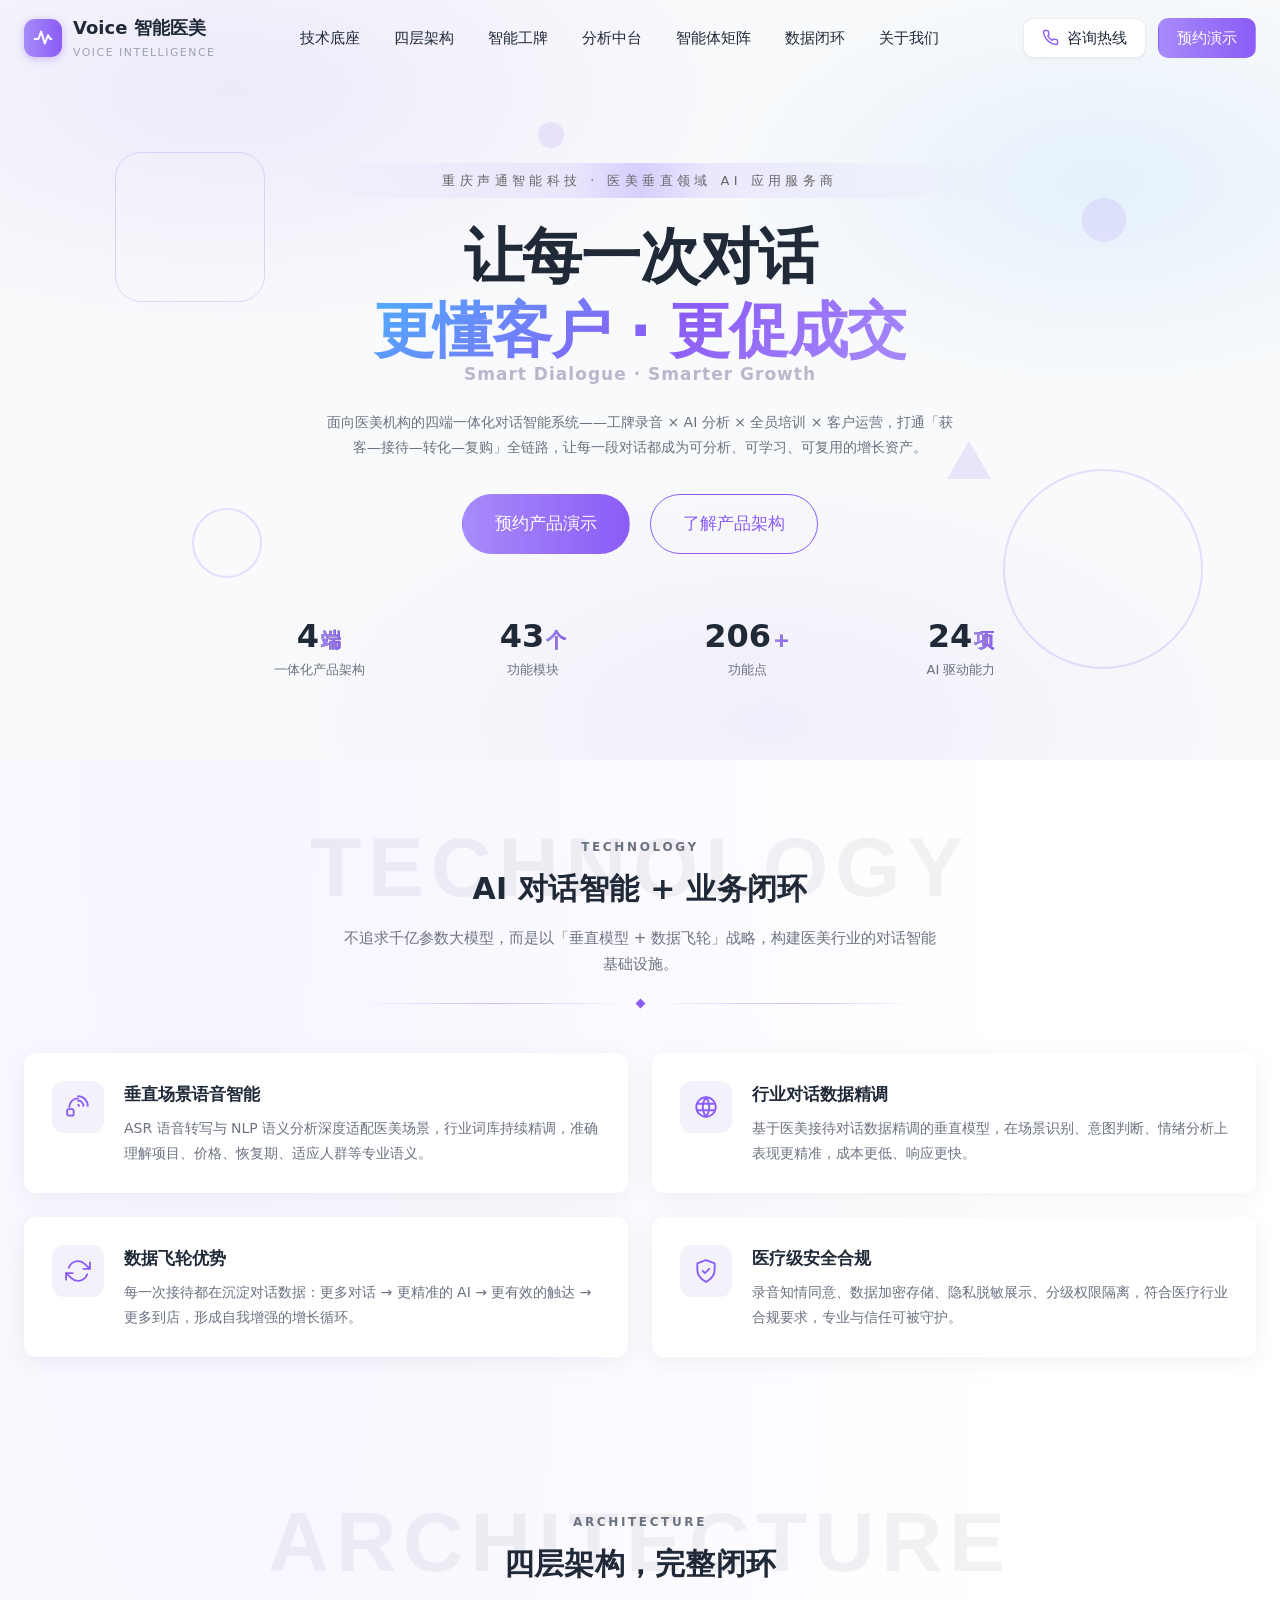
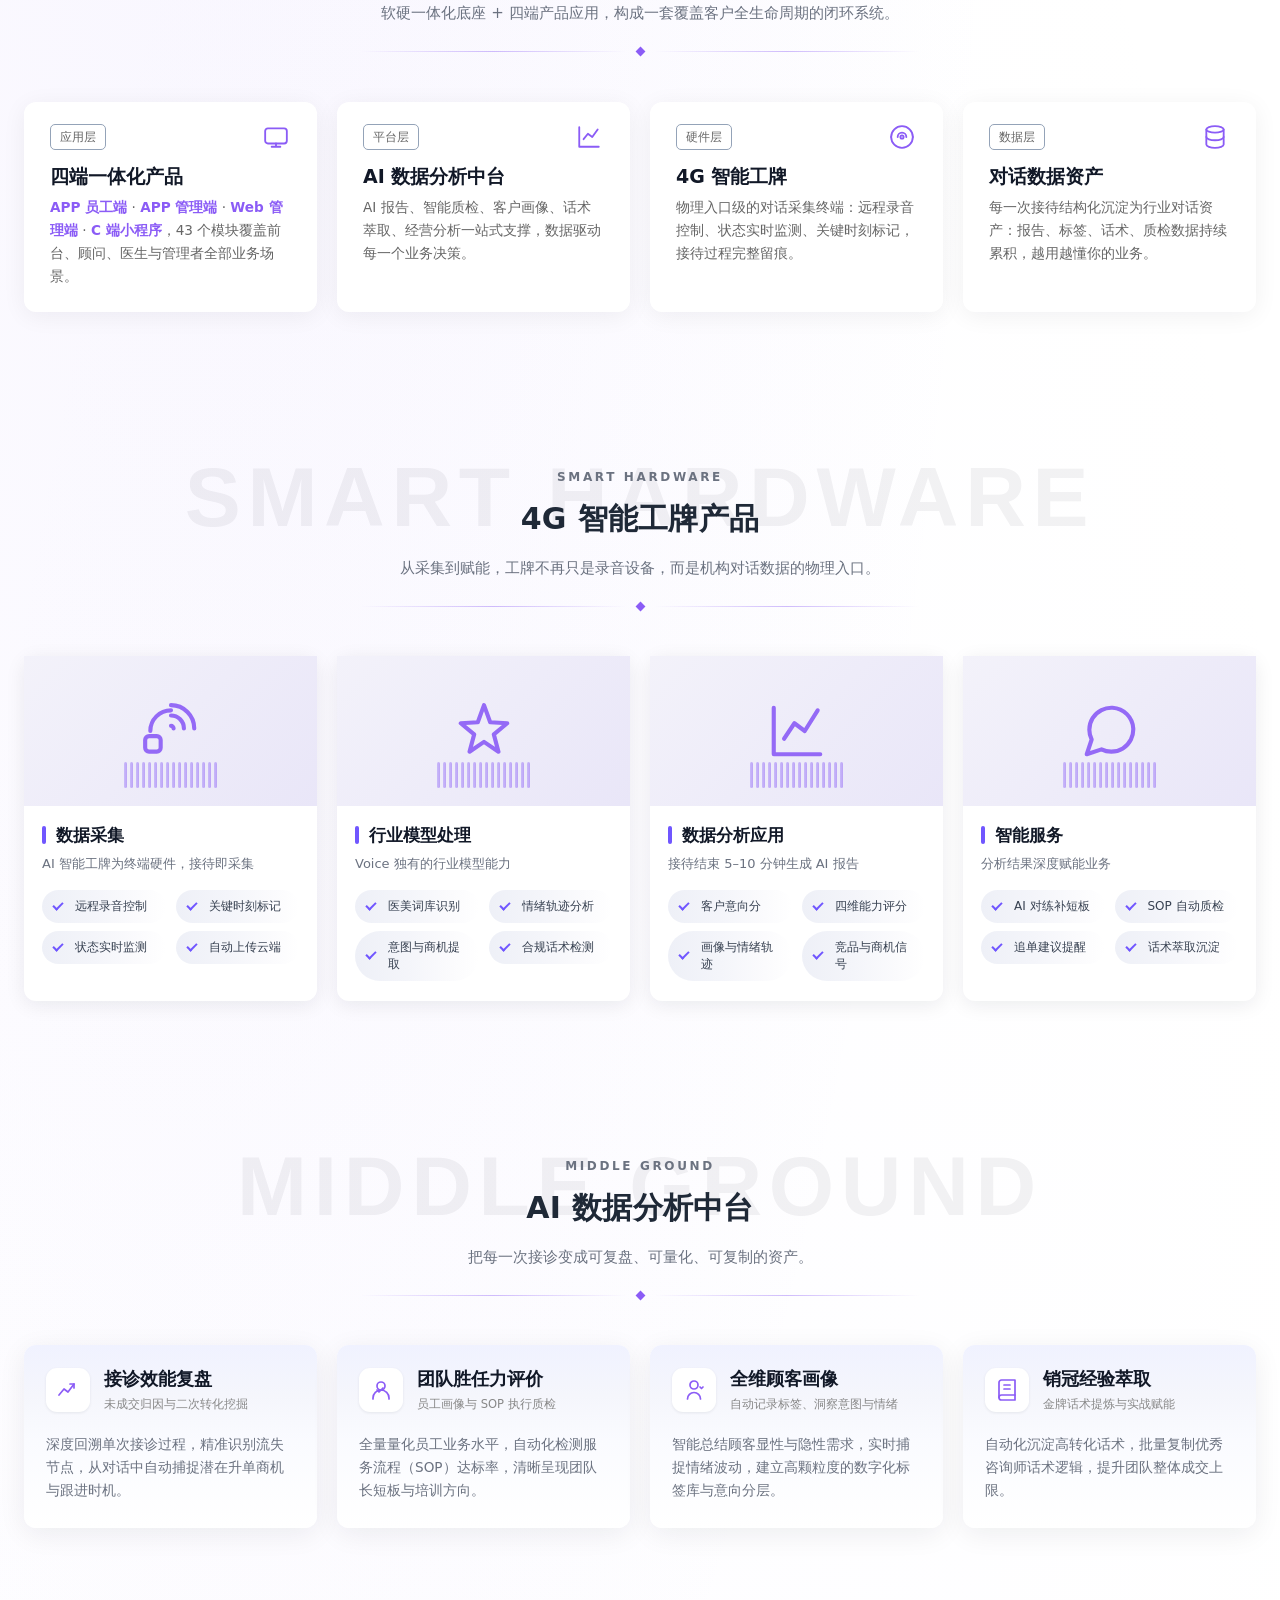
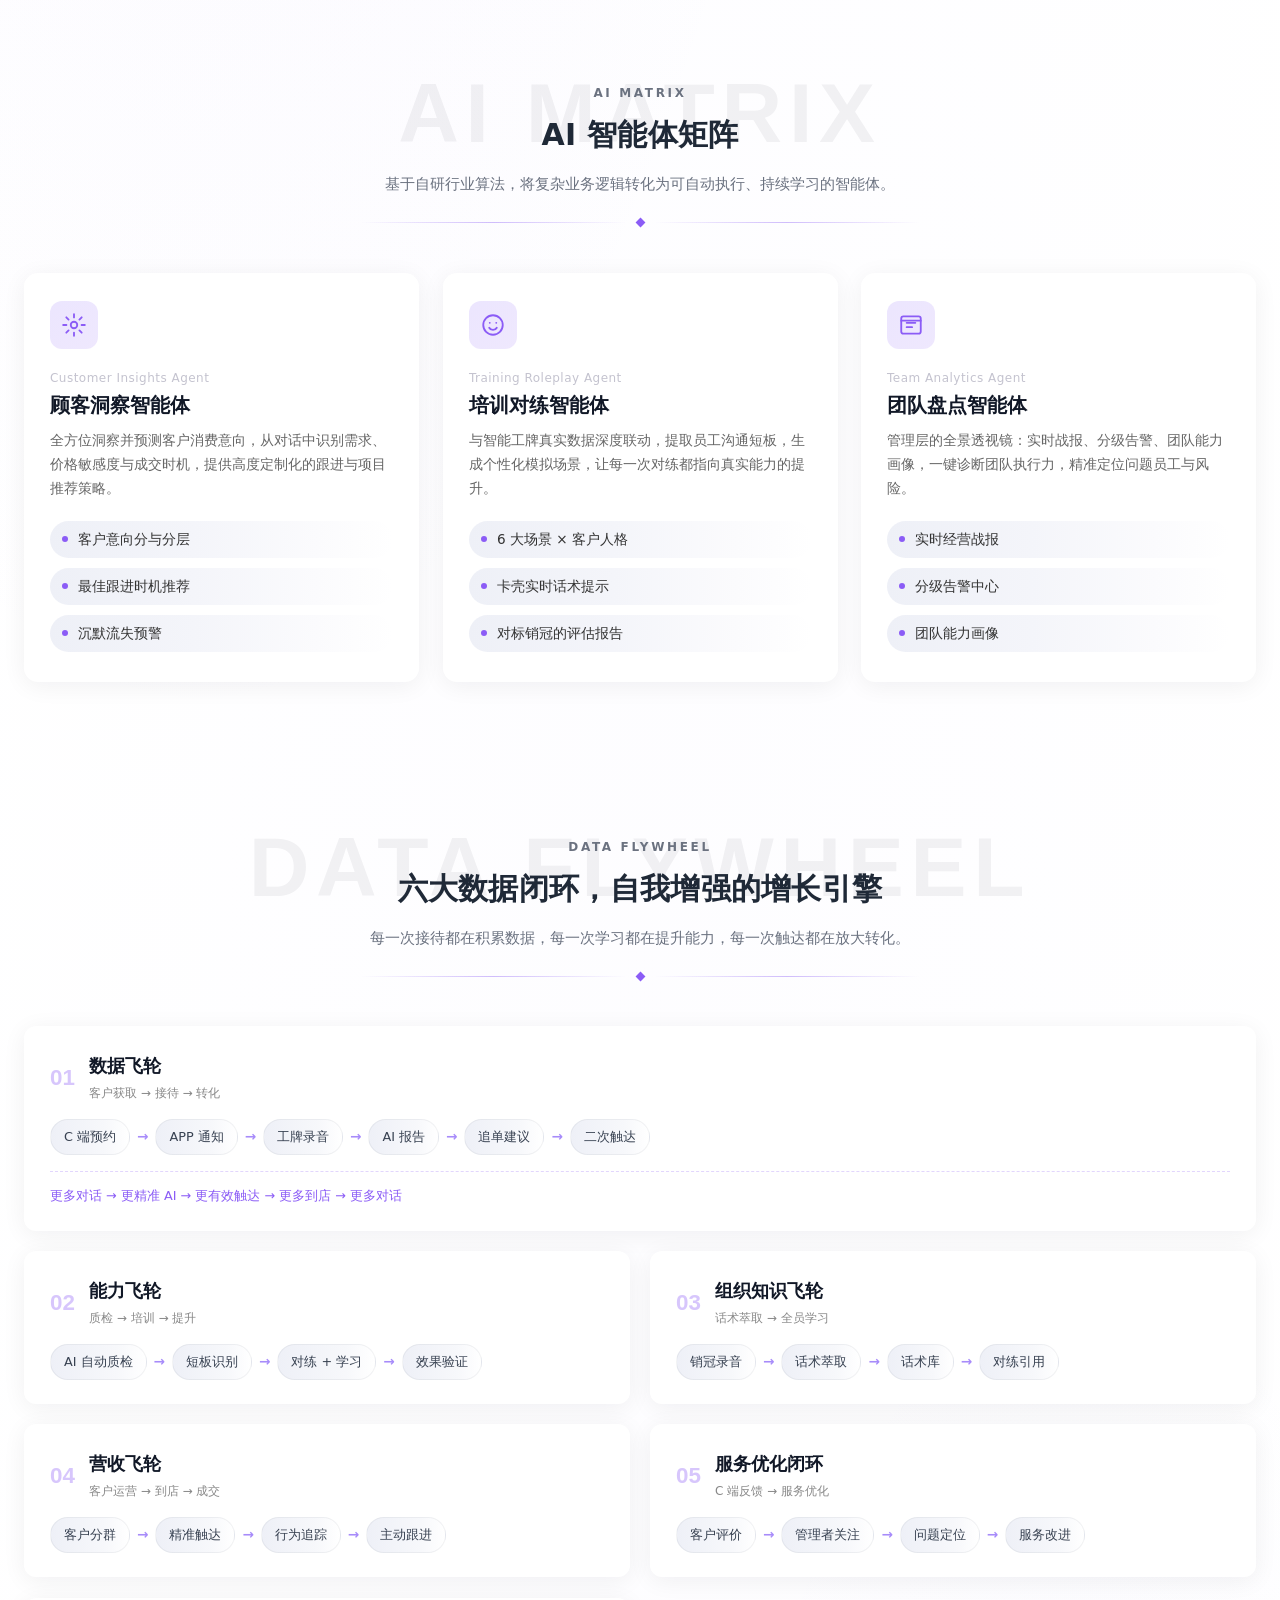
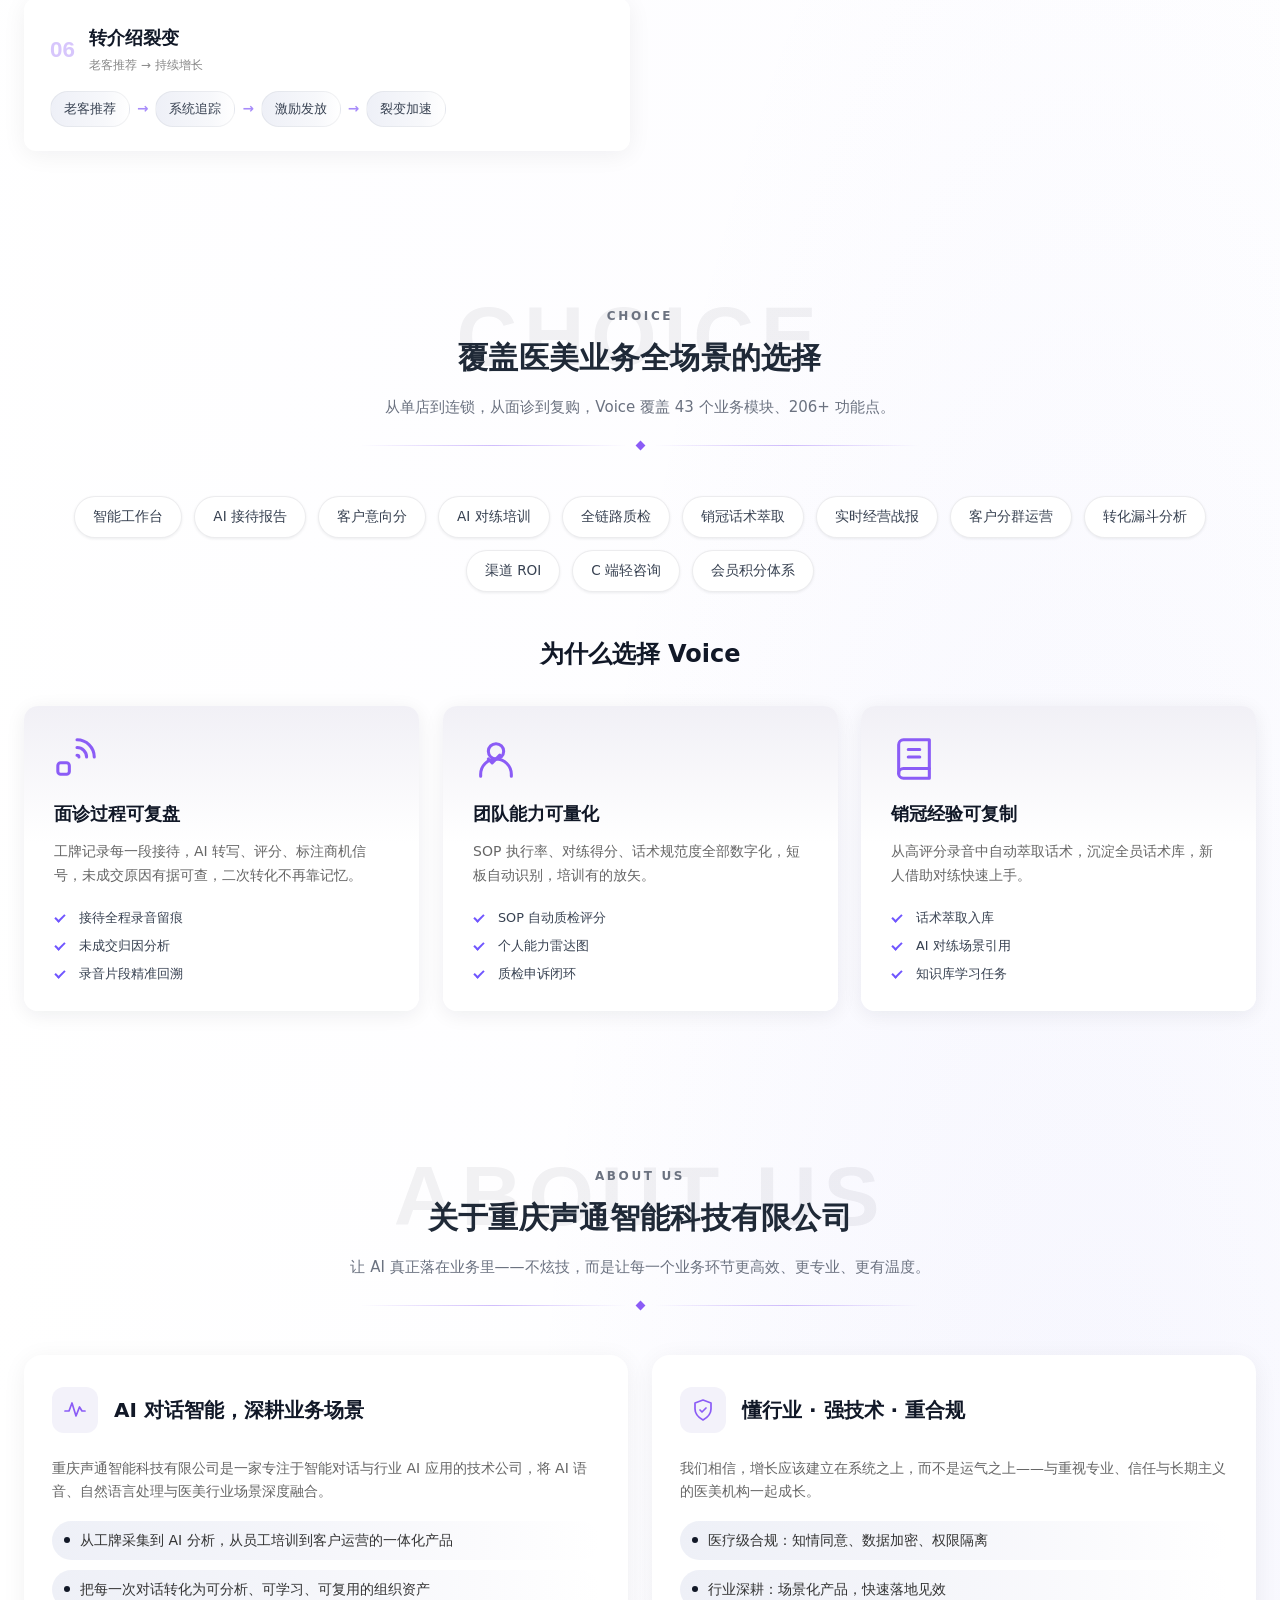
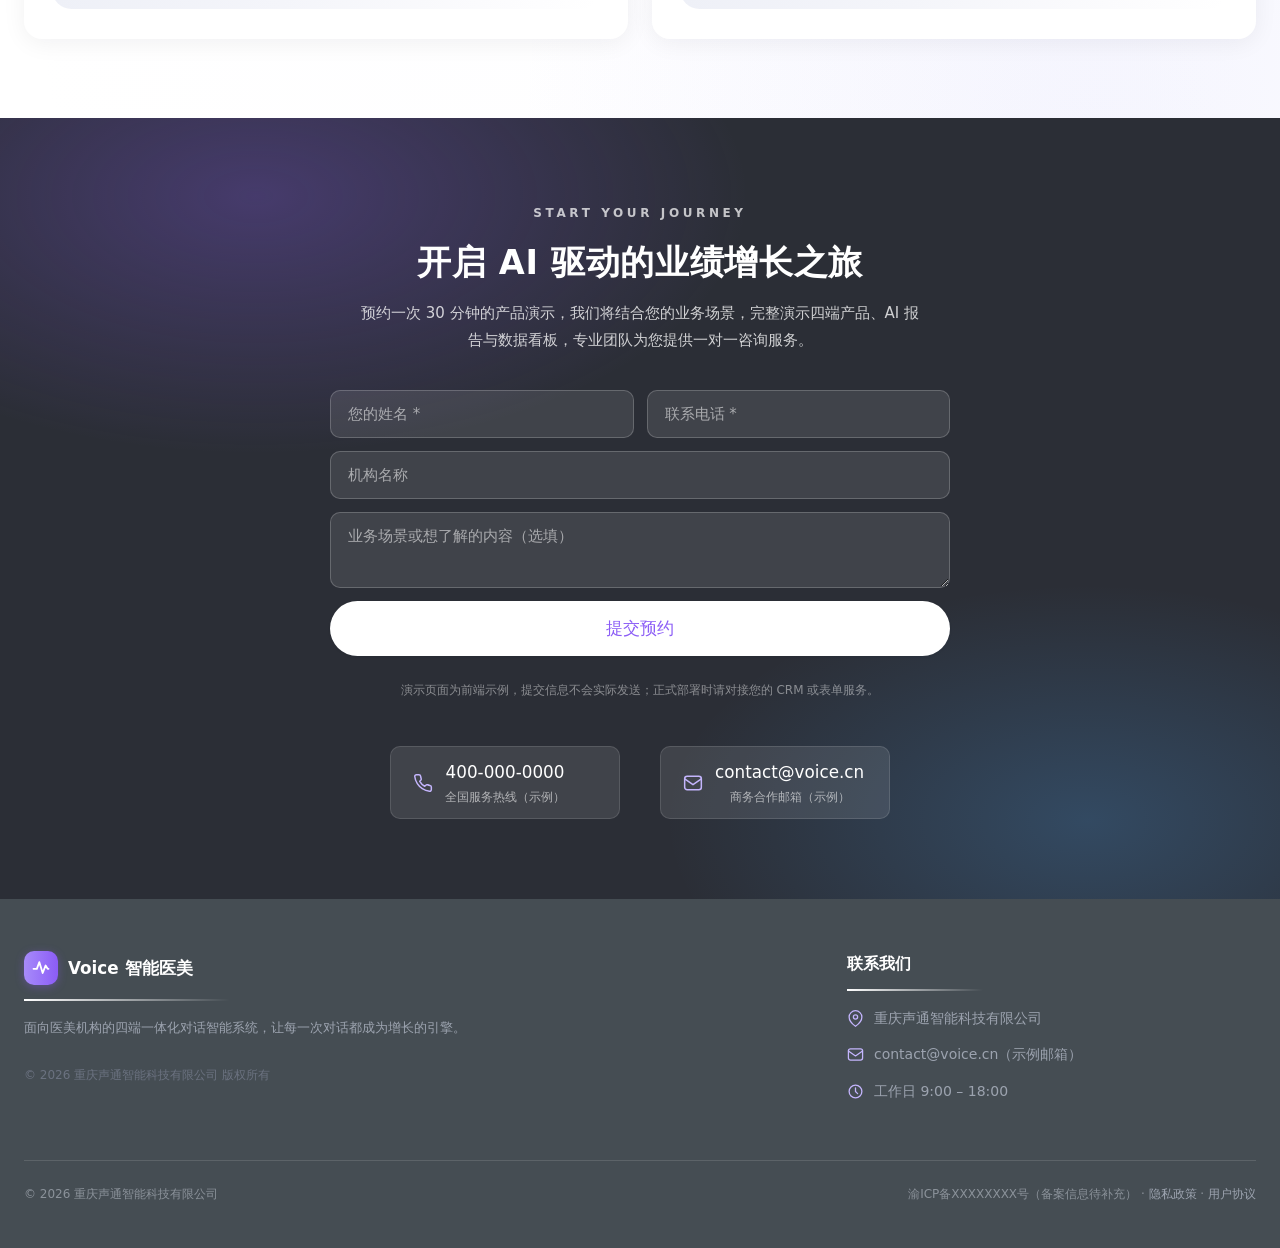
==== index.html @ 9ecd41ee "Voice 智能医美官网 v1：拆分为 HTML/CSS/JS 三文件结构" ====
<!DOCTYPE html>
<html lang="zh-CN">
<head>
<meta charset="UTF-8">
<meta name="viewport" content="width=device-width, initial-scale=1.0">
<title>Voice 智能医美 · 四端一体化解决方案｜重庆声通智能科技有限公司</title>
<meta name="description" content="Voice 智能医美：面向医美机构的四端一体化对话智能系统。工牌录音 × AI 分析 × 全员培训 × 客户运营，打通获客、接待、转化、复购全链路。">
<link rel="icon" href="data:image/svg+xml,%3Csvg xmlns='http://www.w3.org/2000/svg' viewBox='0 0 64 64'%3E%3Cdefs%3E%3ClinearGradient id='g' x1='0' y1='0' x2='64' y2='64'%3E%3Cstop offset='0' stop-color='%23A78BFA'/%3E%3Cstop offset='1' stop-color='%238B5CF6'/%3E%3C/linearGradient%3E%3C/defs%3E%3Crect width='64' height='64' rx='16' fill='url(%23g)'/%3E%3Cpath d='M12 36h8l5-12 8 22 7-16 5 6h7' fill='none' stroke='%23fff' stroke-width='4.5' stroke-linecap='round' stroke-linejoin='round'/%3E%3C/svg%3E">
<link rel="stylesheet" href="./assets/voice.css">
</head>
<body>

<!-- ============ HEADER ============ -->
<header class="site-header" id="siteHeader">
  <div class="container header-inner">
    <a class="logo" href="#top">
      <span class="logo-mark">
        <svg viewBox="0 0 24 24" fill="none" stroke="#fff" stroke-width="2.2" stroke-linecap="round" stroke-linejoin="round"><path d="M3 13h4l3-8 4 13 3.5-9 2.5 4H21"/></svg>
      </span>
      <span>Voice 智能医美<small>VOICE INTELLIGENCE</small></span>
    </a>
    <nav class="nav">
      <a class="nav__link" href="#technology">技术底座</a>
      <a class="nav__link" href="#architecture">四层架构</a>
      <a class="nav__link" href="#hardware">智能工牌</a>
      <a class="nav__link" href="#platform">分析中台</a>
      <a class="nav__link" href="#matrix">智能体矩阵</a>
      <a class="nav__link" href="#flywheel">数据闭环</a>
      <a class="nav__link" href="#about">关于我们</a>
    </nav>
    <div class="header-actions">
      <a class="btn-header btn-header--phone" href="#contact">
        <svg width="17" height="17" viewBox="0 0 24 24" fill="none" stroke="#8b5cf6" stroke-width="2" stroke-linecap="round" stroke-linejoin="round"><path d="M22 16.92v3a2 2 0 0 1-2.18 2 19.79 19.79 0 0 1-8.63-3.07 19.5 19.5 0 0 1-6-6 19.79 19.79 0 0 1-3.07-8.67A2 2 0 0 1 4.11 2h3a2 2 0 0 1 2 1.72c.127.96.361 1.903.7 2.81a2 2 0 0 1-.45 2.11L8.09 9.91a16 16 0 0 0 6 6l1.27-1.27a2 2 0 0 1 2.11-.45c.907.339 1.85.573 2.81.7A2 2 0 0 1 22 16.92z"/></svg>
        咨询热线
      </a>
      <a class="btn-header btn-header--demo" href="#contact">预约演示</a>
      <button class="nav-toggle" id="navToggle" aria-label="菜单">
        <span class="nav-toggle__bars"><span class="nav-toggle__bar"></span><span class="nav-toggle__bar"></span><span class="nav-toggle__bar"></span></span>
      </button>
    </div>
  </div>
  <div class="nav-panel" id="navPanel">
    <a href="#technology">技术底座</a>
    <a href="#architecture">四层架构</a>
    <a href="#hardware">智能工牌</a>
    <a href="#platform">分析中台</a>
    <a href="#matrix">智能体矩阵</a>
    <a href="#flywheel">数据闭环</a>
    <a href="#about">关于我们</a>
    <a class="btn btn-primary" href="#contact">预约演示</a>
  </div>
</header>

<!-- ============ HERO ============ -->
<section class="hero" id="top">
  <div class="hero-bg">
    <div class="hero-geo">
      <span class="shape shape--1"></span>
      <span class="shape shape--ring shape--2"></span>
      <span class="shape shape--dot shape--3"></span>
      <span class="shape shape--ring shape--4"></span>
      <span class="shape shape--dot shape--5"></span>
      <span class="shape shape--tri shape--6"></span>
    </div>
  </div>
  <div class="container">
    <div class="hero-content">
      <div class="hero-kicker">重庆声通智能科技 · 医美垂直领域 AI 应用服务商</div>
      <h1 class="hero-title">让每一次对话<br><span class="g">更懂客户 · 更促成交</span></h1>
      <p class="hero-title-en">Smart Dialogue · Smarter Growth</p>
      <p class="hero-sub">面向医美机构的四端一体化对话智能系统——工牌录音 × AI 分析 × 全员培训 × 客户运营，打通「获客—接待—转化—复购」全链路，让每一段对话都成为可分析、可学习、可复用的增长资产。</p>
      <div class="hero-actions">
        <a class="btn btn-primary btn-lg" href="#contact">预约产品演示</a>
        <a class="btn btn-outline btn-lg" href="#architecture">了解产品架构</a>
      </div>
      <div class="hero-stats">
        <div class="hero-stat">
          <p class="hero-stat__num"><span class="counter" data-count="4">0</span><span class="u">端</span></p>
          <p class="hero-stat__label">一体化产品架构</p>
        </div>
        <div class="hero-stat">
          <p class="hero-stat__num"><span class="counter" data-count="43">0</span><span class="u">个</span></p>
          <p class="hero-stat__label">功能模块</p>
        </div>
        <div class="hero-stat">
          <p class="hero-stat__num"><span class="counter" data-count="206">0</span><span class="u">+</span></p>
          <p class="hero-stat__label">功能点</p>
        </div>
        <div class="hero-stat">
          <p class="hero-stat__num"><span class="counter" data-count="24">0</span><span class="u">项</span></p>
          <p class="hero-stat__label">AI 驱动能力</p>
        </div>
      </div>
    </div>
  </div>
</section>

<!-- ============ TECHNOLOGY ============ -->
<section class="section section-scroll-reveal" id="technology">
  <div class="container">
    <div class="section-head sr-head">
      <p class="ghost-text">TECHNOLOGY</p>
      <p class="section-kicker">TECHNOLOGY</p>
      <h2 class="section-title">AI 对话智能 + 业务闭环</h2>
      <p class="section-desc">不追求千亿参数大模型，而是以「垂直模型 + 数据飞轮」战略，构建医美行业的对话智能基础设施。</p>
      <div class="section-cutline"><span class="line"></span><span class="diamond"></span><span class="line"></span></div>
    </div>
    <div class="grid-tech">
      <div class="card card-tech sr-item">
        <span class="card-tech__icon"><svg viewBox="0 0 24 24" fill="none" stroke-width="1.7" stroke-linecap="round" stroke-linejoin="round"><path d="M12 2a9 9 0 0 1 9 9"/><path d="M12 6a5 5 0 0 1 5 5"/><path d="M12 10a1 1 0 0 1 1 1"/><rect x="2" y="14" width="6" height="6" rx="1.5"/><path d="M4 12a8 8 0 0 1 8-8"/></svg></span>
        <div>
          <h3 class="card-tech__title">垂直场景语音智能</h3>
          <p class="card-tech__text">ASR 语音转写与 NLP 语义分析深度适配医美场景，行业词库持续精调，准确理解项目、价格、恢复期、适应人群等专业语义。</p>
        </div>
      </div>
      <div class="card card-tech sr-item" style="--d:.1s">
        <span class="card-tech__icon"><svg viewBox="0 0 24 24" fill="none" stroke-width="1.7" stroke-linecap="round" stroke-linejoin="round"><circle cx="12" cy="12" r="9"/><path d="M3.6 9h16.8M3.6 15h16.8M12 3a15 15 0 0 1 0 18M12 3a15 15 0 0 0 0 18"/></svg></span>
        <div>
          <h3 class="card-tech__title">行业对话数据精调</h3>
          <p class="card-tech__text">基于医美接待对话数据精调的垂直模型，在场景识别、意图判断、情绪分析上表现更精准，成本更低、响应更快。</p>
        </div>
      </div>
      <div class="card card-tech sr-item">
        <span class="card-tech__icon"><svg viewBox="0 0 24 24" fill="none" stroke-width="1.7" stroke-linecap="round" stroke-linejoin="round"><path d="M23 4v6h-6M1 20v-6h6"/><path d="M3.5 9a9 9 0 0 1 14.9-3.4L23 10M1 14l4.6 4.4A9 9 0 0 0 20.5 15"/></svg></span>
        <div>
          <h3 class="card-tech__title">数据飞轮优势</h3>
          <p class="card-tech__text">每一次接待都在沉淀对话数据：更多对话 → 更精准的 AI → 更有效的触达 → 更多到店，形成自我增强的增长循环。</p>
        </div>
      </div>
      <div class="card card-tech sr-item" style="--d:.1s">
        <span class="card-tech__icon"><svg viewBox="0 0 24 24" fill="none" stroke-width="1.7" stroke-linecap="round" stroke-linejoin="round"><path d="M12 2l8 3v6c0 5-3.5 8.5-8 11-4.5-2.5-8-6-8-11V5l8-3z"/><path d="M9 12l2 2 4-4"/></svg></span>
        <div>
          <h3 class="card-tech__title">医疗级安全合规</h3>
          <p class="card-tech__text">录音知情同意、数据加密存储、隐私脱敏展示、分级权限隔离，符合医疗行业合规要求，专业与信任可被守护。</p>
        </div>
      </div>
    </div>
  </div>
</section>

<!-- ============ ARCHITECTURE ============ -->
<section class="section section-scroll-reveal" id="architecture">
  <div class="container">
    <div class="section-head sr-head">
      <p class="ghost-text">ARCHITECTURE</p>
      <p class="section-kicker">ARCHITECTURE</p>
      <h2 class="section-title">四层架构，完整闭环</h2>
      <p class="section-desc">软硬一体化底座 + 四端产品应用，构成一套覆盖客户全生命周期的闭环系统。</p>
      <div class="section-cutline"><span class="line"></span><span class="diamond"></span><span class="line"></span></div>
    </div>
    <div class="arch-cards">
      <div class="arch-card sr-item">
        <div class="arch-card__head">
          <span class="arch-card__tag">应用层</span>
          <span class="arch-card__icon"><svg viewBox="0 0 24 24" fill="none" stroke-width="1.7" stroke-linecap="round" stroke-linejoin="round"><rect x="2" y="4" width="20" height="14" rx="2.5"/><path d="M8 21h8M12 18v3"/></svg></span>
        </div>
        <h3 class="arch-card__title">四端一体化产品</h3>
        <p class="arch-card__desc"><b>APP 员工端</b> · <b>APP 管理端</b> · <b>Web 管理端</b> · <b>C 端小程序</b>，43 个模块覆盖前台、顾问、医生与管理者全部业务场景。</p>
      </div>
      <div class="arch-card sr-item" style="--d:.08s">
        <div class="arch-card__head">
          <span class="arch-card__tag">平台层</span>
          <span class="arch-card__icon"><svg viewBox="0 0 24 24" fill="none" stroke-width="1.7" stroke-linecap="round" stroke-linejoin="round"><path d="M3 3v18h18"/><path d="M7 14l4-5 4 3 5-7"/></svg></span>
        </div>
        <h3 class="arch-card__title">AI 数据分析中台</h3>
        <p class="arch-card__desc">AI 报告、智能质检、客户画像、话术萃取、经营分析一站式支撑，数据驱动每一个业务决策。</p>
      </div>
      <div class="arch-card sr-item" style="--d:.16s">
        <div class="arch-card__head">
          <span class="arch-card__tag">硬件层</span>
          <span class="arch-card__icon"><svg viewBox="0 0 24 24" fill="none" stroke-width="1.7" stroke-linecap="round" stroke-linejoin="round"><path d="M2 12a10 10 0 0 1 10-10 10 10 0 0 1 10 10"/><path d="M2 12a10 10 0 0 0 10 10 10 10 0 0 0 10-10"/><path d="M8 12a4 4 0 0 1 8 0"/><circle cx="12" cy="12" r="1.5"/></svg></span>
        </div>
        <h3 class="arch-card__title">4G 智能工牌</h3>
        <p class="arch-card__desc">物理入口级的对话采集终端：远程录音控制、状态实时监测、关键时刻标记，接待过程完整留痕。</p>
      </div>
      <div class="arch-card sr-item" style="--d:.24s">
        <div class="arch-card__head">
          <span class="arch-card__tag">数据层</span>
          <span class="arch-card__icon"><svg viewBox="0 0 24 24" fill="none" stroke-width="1.7" stroke-linecap="round" stroke-linejoin="round"><ellipse cx="12" cy="5" rx="8" ry="3"/><path d="M4 5v14c0 1.66 3.58 3 8 3s8-1.34 8-3V5"/><path d="M4 12c0 1.66 3.58 3 8 3s8-1.34 8-3"/></svg></span>
        </div>
        <h3 class="arch-card__title">对话数据资产</h3>
        <p class="arch-card__desc">每一次接待结构化沉淀为行业对话资产：报告、标签、话术、质检数据持续累积，越用越懂你的业务。</p>
      </div>
    </div>
  </div>
</section>
<!-- ============ HARDWARE ============ -->
<section class="section section-scroll-reveal" id="hardware">
  <div class="container">
    <div class="section-head sr-head">
      <p class="ghost-text">SMART HARDWARE</p>
      <p class="section-kicker">SMART HARDWARE</p>
      <h2 class="section-title">4G 智能工牌产品</h2>
      <p class="section-desc">从采集到赋能，工牌不再只是录音设备，而是机构对话数据的物理入口。</p>
      <div class="section-cutline"><span class="line"></span><span class="diamond"></span><span class="line"></span></div>
    </div>
    <div class="grid-hw">
      <div class="card-hw sr-item">
        <div class="card-hw__media">
          <span class="hw-ic"><svg viewBox="0 0 24 24" fill="none" stroke-width="1.6" stroke-linecap="round" stroke-linejoin="round"><path d="M12 2a9 9 0 0 1 9 9"/><path d="M12 6a5 5 0 0 1 5 5"/><path d="M12 10a1 1 0 0 1 1 1"/><rect x="2" y="14" width="6" height="6" rx="1.5"/><path d="M4 12a8 8 0 0 1 8-8"/></svg></span>
          <span class="wave"><i></i><i></i><i></i><i></i><i></i><i></i><i></i><i></i><i></i><i></i><i></i><i></i><i></i><i></i><i></i><i></i></span>
        </div>
        <div class="card-hw__body">
          <h3 class="card-hw__title"><span class="card-hw__title-bar"></span>数据采集</h3>
          <p class="card-hw__subtitle">AI 智能工牌为终端硬件，接待即采集</p>
          <div class="card-hw__tag-grid">
            <span class="card-hw__pill"><span class="check"></span>远程录音控制</span>
            <span class="card-hw__pill"><span class="check"></span>关键时刻标记</span>
            <span class="card-hw__pill"><span class="check"></span>状态实时监测</span>
            <span class="card-hw__pill"><span class="check"></span>自动上传云端</span>
          </div>
        </div>
      </div>
      <div class="card-hw sr-item" style="--d:.08s">
        <div class="card-hw__media">
          <span class="hw-ic"><svg viewBox="0 0 24 24" fill="none" stroke-width="1.6" stroke-linecap="round" stroke-linejoin="round"><path d="M12 2l2.4 6.6L21 9l-5.2 4.3L17.6 20 12 16.2 6.4 20l1.8-6.7L3 9l6.6-.4z"/></svg></span>
          <span class="wave"><i></i><i></i><i></i><i></i><i></i><i></i><i></i><i></i><i></i><i></i><i></i><i></i><i></i><i></i><i></i><i></i></span>
        </div>
        <div class="card-hw__body">
          <h3 class="card-hw__title"><span class="card-hw__title-bar"></span>行业模型处理</h3>
      <p class="card-hw__subtitle">Voice 独有的行业模型能力</p>
          <div class="card-hw__tag-grid">
            <span class="card-hw__pill"><span class="check"></span>医美词库识别</span>
            <span class="card-hw__pill"><span class="check"></span>情绪轨迹分析</span>
            <span class="card-hw__pill"><span class="check"></span>意图与商机提取</span>
            <span class="card-hw__pill"><span class="check"></span>合规话术检测</span>
          </div>
        </div>
      </div>
      <div class="card-hw sr-item" style="--d:.16s">
        <div class="card-hw__media">
          <span class="hw-ic"><svg viewBox="0 0 24 24" fill="none" stroke-width="1.6" stroke-linecap="round" stroke-linejoin="round"><path d="M3 3v18h18"/><path d="M7 15l4-6 4 3 5-8"/></svg></span>
          <span class="wave"><i></i><i></i><i></i><i></i><i></i><i></i><i></i><i></i><i></i><i></i><i></i><i></i><i></i><i></i><i></i><i></i></span>
        </div>
        <div class="card-hw__body">
          <h3 class="card-hw__title"><span class="card-hw__title-bar"></span>数据分析应用</h3>
          <p class="card-hw__subtitle">接待结束 5–10 分钟生成 AI 报告</p>
          <div class="card-hw__tag-grid">
            <span class="card-hw__pill"><span class="check"></span>客户意向分</span>
            <span class="card-hw__pill"><span class="check"></span>四维能力评分</span>
            <span class="card-hw__pill"><span class="check"></span>画像与情绪轨迹</span>
            <span class="card-hw__pill"><span class="check"></span>竞品与商机信号</span>
          </div>
        </div>
      </div>
      <div class="card-hw sr-item" style="--d:.24s">
        <div class="card-hw__media">
          <span class="hw-ic"><svg viewBox="0 0 24 24" fill="none" stroke-width="1.6" stroke-linecap="round" stroke-linejoin="round"><path d="M21 11.5a8.38 8.38 0 0 1-.9 3.8 8.5 8.5 0 0 1-7.6 4.7 8.38 8.38 0 0 1-3.8-.9L3 21l1.9-5.7a8.38 8.38 0 0 1-.9-3.8 8.5 8.5 0 0 1 4.7-7.6 8.38 8.38 0 0 1 3.8-.9h.5a8.48 8.48 0 0 1 8 8v.5z"/></svg></span>
          <span class="wave"><i></i><i></i><i></i><i></i><i></i><i></i><i></i><i></i><i></i><i></i><i></i><i></i><i></i><i></i><i></i><i></i></span>
        </div>
        <div class="card-hw__body">
          <h3 class="card-hw__title"><span class="card-hw__title-bar"></span>智能服务</h3>
          <p class="card-hw__subtitle">分析结果深度赋能业务</p>
          <div class="card-hw__tag-grid">
            <span class="card-hw__pill"><span class="check"></span>AI 对练补短板</span>
            <span class="card-hw__pill"><span class="check"></span>SOP 自动质检</span>
            <span class="card-hw__pill"><span class="check"></span>追单建议提醒</span>
            <span class="card-hw__pill"><span class="check"></span>话术萃取沉淀</span>
          </div>
        </div>
      </div>
    </div>
  </div>
</section>

<!-- ============ PLATFORM / MIDDLE ============ -->
<section class="section section-scroll-reveal" id="platform">
  <div class="container">
    <div class="section-head sr-head">
      <p class="ghost-text">MIDDLE GROUND</p>
      <p class="section-kicker">MIDDLE GROUND</p>
      <h2 class="section-title">AI 数据分析中台</h2>
      <p class="section-desc">把每一次接诊变成可复盘、可量化、可复制的资产。</p>
      <div class="section-cutline"><span class="line"></span><span class="diamond"></span><span class="line"></span></div>
    </div>
    <div class="grid-mid">
      <div class="card-mid sr-item">
        <div class="card-mid__head">
          <span class="card-mid__icon"><svg viewBox="0 0 24 24" fill="none" stroke-width="1.7" stroke-linecap="round" stroke-linejoin="round"><path d="M3 17l5-6 4 3 6-8"/><path d="M14 6h4v4"/></svg></span>
          <div class="card-mid__head-text">
            <h3 class="card-mid__title">接诊效能复盘</h3>
            <p class="card-mid__subtitle">未成交归因与二次转化挖掘</p>
          </div>
        </div>
        <p class="card-mid__desc">深度回溯单次接诊过程，精准识别流失节点，从对话中自动捕捉潜在升单商机与跟进时机。</p>
      </div>
      <div class="card-mid sr-item" style="--d:.08s">
        <div class="card-mid__head">
          <span class="card-mid__icon"><svg viewBox="0 0 24 24" fill="none" stroke-width="1.7" stroke-linecap="round" stroke-linejoin="round"><circle cx="12" cy="8" r="4"/><path d="M4 21v-1a8 8 0 0 1 16 0v1"/><path d="M8 12l2 2 4-4"/></svg></span>
          <div class="card-mid__head-text">
            <h3 class="card-mid__title">团队胜任力评价</h3>
            <p class="card-mid__subtitle">员工画像与 SOP 执行质检</p>
          </div>
        </div>
        <p class="card-mid__desc">全量量化员工业务水平，自动化检测服务流程（SOP）达标率，清晰呈现团队长短板与培训方向。</p>
      </div>
      <div class="card-mid sr-item" style="--d:.16s">
        <div class="card-mid__head">
          <span class="card-mid__icon"><svg viewBox="0 0 24 24" fill="none" stroke-width="1.7" stroke-linecap="round" stroke-linejoin="round"><circle cx="12" cy="7" r="4"/><path d="M5.5 21a6.5 6.5 0 0 1 13 0"/><path d="M18 9l1.5 1.5L21 9"/></svg></span>
          <div class="card-mid__head-text">
            <h3 class="card-mid__title">全维顾客画像</h3>
            <p class="card-mid__subtitle">自动记录标签、洞察意图与情绪</p>
          </div>
        </div>
        <p class="card-mid__desc">智能总结顾客显性与隐性需求，实时捕捉情绪波动，建立高颗粒度的数字化标签库与意向分层。</p>
      </div>
      <div class="card-mid sr-item" style="--d:.24s">
        <div class="card-mid__head">
          <span class="card-mid__icon"><svg viewBox="0 0 24 24" fill="none" stroke-width="1.7" stroke-linecap="round" stroke-linejoin="round"><path d="M4 19.5A2.5 2.5 0 0 1 6.5 17H20"/><path d="M6.5 2H20v20H6.5A2.5 2.5 0 0 1 4 19.5v-15A2.5 2.5 0 0 1 6.5 2z"/><path d="M9 7h6M9 11h6"/></svg></span>
          <div class="card-mid__head-text">
            <h3 class="card-mid__title">销冠经验萃取</h3>
            <p class="card-mid__subtitle">金牌话术提炼与实战赋能</p>
          </div>
        </div>
        <p class="card-mid__desc">自动化沉淀高转化话术，批量复制优秀咨询师话术逻辑，提升团队整体成交上限。</p>
      </div>
    </div>
  </div>
</section>

<!-- ============ MATRIX ============ -->
<section class="section section-scroll-reveal" id="matrix">
  <div class="container">
    <div class="section-head sr-head">
      <p class="ghost-text">AI MATRIX</p>
      <p class="section-kicker">AI MATRIX</p>
      <h2 class="section-title">AI 智能体矩阵</h2>
      <p class="section-desc">基于自研行业算法，将复杂业务逻辑转化为可自动执行、持续学习的智能体。</p>
      <div class="section-cutline"><span class="line"></span><span class="diamond"></span><span class="line"></span></div>
    </div>
    <div class="grid-matrix">
      <div class="card-matrix sr-item">
        <span class="card-matrix__icon"><svg viewBox="0 0 24 24" fill="none" stroke-width="1.7" stroke-linecap="round" stroke-linejoin="round"><circle cx="12" cy="12" r="3"/><path d="M12 2v3M12 19v3M2 12h3M19 12h3M4.9 4.9l2.1 2.1M17 17l2.1 2.1M19.1 4.9L17 7M7 17l-2.1 2.1"/></svg></span>
        <p class="card-matrix__en">Customer Insights Agent</p>
        <h3 class="card-matrix__title">顾客洞察智能体</h3>
        <p class="card-matrix__lead">全方位洞察并预测客户消费意向，从对话中识别需求、价格敏感度与成交时机，提供高度定制化的跟进与项目推荐策略。</p>
        <ul class="card-matrix__tags">
          <li class="card-matrix__pill"><span class="card-matrix__bullet"></span>客户意向分与分层</li>
          <li class="card-matrix__pill"><span class="card-matrix__bullet"></span>最佳跟进时机推荐</li>
          <li class="card-matrix__pill"><span class="card-matrix__bullet"></span>沉默流失预警</li>
        </ul>
      </div>
      <div class="card-matrix sr-item" style="--d:.1s">
        <span class="card-matrix__icon"><svg viewBox="0 0 24 24" fill="none" stroke-width="1.7" stroke-linecap="round" stroke-linejoin="round"><circle cx="12" cy="12" r="9"/><path d="M8.5 14.5a4 4 0 0 0 7 0"/><path d="M9 10h.01M15 10h.01"/></svg></span>
        <p class="card-matrix__en">Training Roleplay Agent</p>
        <h3 class="card-matrix__title">培训对练智能体</h3>
        <p class="card-matrix__lead">与智能工牌真实数据深度联动，提取员工沟通短板，生成个性化模拟场景，让每一次对练都指向真实能力的提升。</p>
        <ul class="card-matrix__tags">
          <li class="card-matrix__pill"><span class="card-matrix__bullet"></span>6 大场景 × 客户人格</li>
          <li class="card-matrix__pill"><span class="card-matrix__bullet"></span>卡壳实时话术提示</li>
          <li class="card-matrix__pill"><span class="card-matrix__bullet"></span>对标销冠的评估报告</li>
        </ul>
      </div>
      <div class="card-matrix sr-item" style="--d:.2s">
        <span class="card-matrix__icon"><svg viewBox="0 0 24 24" fill="none" stroke-width="1.7" stroke-linecap="round" stroke-linejoin="round"><rect x="3" y="4" width="18" height="16" rx="2"/><path d="M8 10h8M8 14h5"/><path d="M3 8h18"/></svg></span>
        <p class="card-matrix__en">Team Analytics Agent</p>
        <h3 class="card-matrix__title">团队盘点智能体</h3>
        <p class="card-matrix__lead">管理层的全景透视镜：实时战报、分级告警、团队能力画像，一键诊断团队执行力，精准定位问题员工与风险。</p>
        <ul class="card-matrix__tags">
          <li class="card-matrix__pill"><span class="card-matrix__bullet"></span>实时经营战报</li>
          <li class="card-matrix__pill"><span class="card-matrix__bullet"></span>分级告警中心</li>
          <li class="card-matrix__pill"><span class="card-matrix__bullet"></span>团队能力画像</li>
        </ul>
      </div>
    </div>
  </div>
</section>

<!-- ============ FLYWHEEL ============ -->
<section class="section section-scroll-reveal" id="flywheel">
  <div class="container">
    <div class="section-head sr-head">
      <p class="ghost-text">DATA FLYWHEEL</p>
      <p class="section-kicker">DATA FLYWHEEL</p>
      <h2 class="section-title">六大数据闭环，自我增强的增长引擎</h2>
      <p class="section-desc">每一次接待都在积累数据，每一次学习都在提升能力，每一次触达都在放大转化。</p>
      <div class="section-cutline"><span class="line"></span><span class="diamond"></span><span class="line"></span></div>
    </div>
    <div class="grid-fly">
      <div class="card-fly wide sr-item">
        <div class="card-fly__head">
          <span class="card-fly__no">01</span>
          <div><h3 class="card-fly__title">数据飞轮</h3><p class="card-fly__sub">客户获取 → 接待 → 转化</p></div>
        </div>
        <div class="card-fly__chain">
          <span class="card-fly__step">C 端预约</span><span class="card-fly__arrow">→</span>
          <span class="card-fly__step">APP 通知</span><span class="card-fly__arrow">→</span>
          <span class="card-fly__step">工牌录音</span><span class="card-fly__arrow">→</span>
          <span class="card-fly__step">AI 报告</span><span class="card-fly__arrow">→</span>
          <span class="card-fly__step">追单建议</span><span class="card-fly__arrow">→</span>
          <span class="card-fly__step">二次触达</span>
        </div>
        <div class="card-fly__fly">更多对话 → 更精准 AI → 更有效触达 → 更多到店 → 更多对话</div>
      </div>
      <div class="card-fly sr-item">
        <div class="card-fly__head">
          <span class="card-fly__no">02</span>
          <div><h3 class="card-fly__title">能力飞轮</h3><p class="card-fly__sub">质检 → 培训 → 提升</p></div>
        </div>
        <div class="card-fly__chain">
          <span class="card-fly__step">AI 自动质检</span><span class="card-fly__arrow">→</span>
          <span class="card-fly__step">短板识别</span><span class="card-fly__arrow">→</span>
          <span class="card-fly__step">对练 + 学习</span><span class="card-fly__arrow">→</span>
          <span class="card-fly__step">效果验证</span>
        </div>
      </div>
      <div class="card-fly sr-item" style="--d:.1s">
        <div class="card-fly__head">
          <span class="card-fly__no">03</span>
          <div><h3 class="card-fly__title">组织知识飞轮</h3><p class="card-fly__sub">话术萃取 → 全员学习</p></div>
        </div>
        <div class="card-fly__chain">
          <span class="card-fly__step">销冠录音</span><span class="card-fly__arrow">→</span>
          <span class="card-fly__step">话术萃取</span><span class="card-fly__arrow">→</span>
          <span class="card-fly__step">话术库</span><span class="card-fly__arrow">→</span>
          <span class="card-fly__step">对练引用</span>
        </div>
      </div>
      <div class="card-fly sr-item">
        <div class="card-fly__head">
          <span class="card-fly__no">04</span>
          <div><h3 class="card-fly__title">营收飞轮</h3><p class="card-fly__sub">客户运营 → 到店 → 成交</p></div>
        </div>
        <div class="card-fly__chain">
          <span class="card-fly__step">客户分群</span><span class="card-fly__arrow">→</span>
          <span class="card-fly__step">精准触达</span><span class="card-fly__arrow">→</span>
          <span class="card-fly__step">行为追踪</span><span class="card-fly__arrow">→</span>
          <span class="card-fly__step">主动跟进</span>
        </div>
      </div>
      <div class="card-fly sr-item" style="--d:.1s">
        <div class="card-fly__head">
          <span class="card-fly__no">05</span>
          <div><h3 class="card-fly__title">服务优化闭环</h3><p class="card-fly__sub">C 端反馈 → 服务优化</p></div>
        </div>
        <div class="card-fly__chain">
          <span class="card-fly__step">客户评价</span><span class="card-fly__arrow">→</span>
          <span class="card-fly__step">管理者关注</span><span class="card-fly__arrow">→</span>
          <span class="card-fly__step">问题定位</span><span class="card-fly__arrow">→</span>
          <span class="card-fly__step">服务改进</span>
        </div>
      </div>
      <div class="card-fly sr-item" style="--d:.2s">
        <div class="card-fly__head">
          <span class="card-fly__no">06</span>
          <div><h3 class="card-fly__title">转介绍裂变</h3><p class="card-fly__sub">老客推荐 → 持续增长</p></div>
        </div>
        <div class="card-fly__chain">
          <span class="card-fly__step">老客推荐</span><span class="card-fly__arrow">→</span>
          <span class="card-fly__step">系统追踪</span><span class="card-fly__arrow">→</span>
          <span class="card-fly__step">激励发放</span><span class="card-fly__arrow">→</span>
          <span class="card-fly__step">裂变加速</span>
        </div>
      </div>
    </div>
  </div>
</section>

<!-- ============ CHOICE / VALUE ============ -->
<section class="section section-scroll-reveal" id="choice">
  <div class="container">
    <div class="section-head sr-head">
      <p class="ghost-text">CHOICE</p>
      <p class="section-kicker">CHOICE</p>
      <h2 class="section-title">覆盖医美业务全场景的选择</h2>
      <p class="section-desc">从单店到连锁，从面诊到复购，Voice 覆盖 43 个业务模块、206+ 功能点。</p>
      <div class="section-cutline"><span class="line"></span><span class="diamond"></span><span class="line"></span></div>
    </div>
    <div class="choice-logo-pills sr-item">
      <span class="choice-pill">智能工作台</span>
      <span class="choice-pill">AI 接待报告</span>
      <span class="choice-pill">客户意向分</span>
      <span class="choice-pill">AI 对练培训</span>
      <span class="choice-pill">全链路质检</span>
      <span class="choice-pill">销冠话术萃取</span>
      <span class="choice-pill">实时经营战报</span>
      <span class="choice-pill">客户分群运营</span>
      <span class="choice-pill">转化漏斗分析</span>
      <span class="choice-pill">渠道 ROI</span>
      <span class="choice-pill">C 端轻咨询</span>
      <span class="choice-pill">会员积分体系</span>
    </div>
      <h3 class="choice-cases-heading sr-item">为什么选择 Voice</h3>
    <div class="grid-cases">
      <div class="card-case sr-item">
        <span class="card-case__icon"><svg viewBox="0 0 24 24" fill="none" stroke-width="1.6" stroke-linecap="round" stroke-linejoin="round"><path d="M12 2a9 9 0 0 1 9 9"/><path d="M12 6a5 5 0 0 1 5 5"/><path d="M12 10a1 1 0 0 1 1 1"/><rect x="2" y="14" width="6" height="6" rx="1.5"/></svg></span>
        <h3 class="card-case__title">面诊过程可复盘</h3>
        <p class="card-case__desc">工牌记录每一段接待，AI 转写、评分、标注商机信号，未成交原因有据可查，二次转化不再靠记忆。</p>
        <ul class="card-case__tags">
          <li class="card-case__tag"><span class="check"></span>接待全程录音留痕</li>
          <li class="card-case__tag"><span class="check"></span>未成交归因分析</li>
          <li class="card-case__tag"><span class="check"></span>录音片段精准回溯</li>
        </ul>
      </div>
      <div class="card-case sr-item" style="--d:.1s">
        <span class="card-case__icon"><svg viewBox="0 0 24 24" fill="none" stroke-width="1.6" stroke-linecap="round" stroke-linejoin="round"><circle cx="12" cy="8" r="4"/><path d="M4 21v-1a8 8 0 0 1 16 0v1"/><path d="M8 12l2 2 4-4"/></svg></span>
        <h3 class="card-case__title">团队能力可量化</h3>
        <p class="card-case__desc">SOP 执行率、对练得分、话术规范度全部数字化，短板自动识别，培训有的放矢。</p>
        <ul class="card-case__tags">
          <li class="card-case__tag"><span class="check"></span>SOP 自动质检评分</li>
          <li class="card-case__tag"><span class="check"></span>个人能力雷达图</li>
          <li class="card-case__tag"><span class="check"></span>质检申诉闭环</li>
        </ul>
      </div>
      <div class="card-case sr-item" style="--d:.2s">
        <span class="card-case__icon"><svg viewBox="0 0 24 24" fill="none" stroke-width="1.6" stroke-linecap="round" stroke-linejoin="round"><path d="M4 19.5A2.5 2.5 0 0 1 6.5 17H20"/><path d="M6.5 2H20v20H6.5A2.5 2.5 0 0 1 4 19.5v-15A2.5 2.5 0 0 1 6.5 2z"/><path d="M9 7h6M9 11h6"/></svg></span>
        <h3 class="card-case__title">销冠经验可复制</h3>
        <p class="card-case__desc">从高评分录音中自动萃取话术，沉淀全员话术库，新人借助对练快速上手。</p>
        <ul class="card-case__tags">
          <li class="card-case__tag"><span class="check"></span>话术萃取入库</li>
          <li class="card-case__tag"><span class="check"></span>AI 对练场景引用</li>
          <li class="card-case__tag"><span class="check"></span>知识库学习任务</li>
        </ul>
      </div>
    </div>
  </div>
</section>

<!-- ============ ABOUT ============ -->
<section class="section section-scroll-reveal" id="about">
  <div class="container">
    <div class="section-head sr-head">
      <p class="ghost-text">ABOUT US</p>
      <p class="section-kicker">ABOUT US</p>
      <h2 class="section-title">关于重庆声通智能科技有限公司</h2>
      <p class="section-desc">让 AI 真正落在业务里——不炫技，而是让每一个业务环节更高效、更专业、更有温度。</p>
      <div class="section-cutline"><span class="line"></span><span class="diamond"></span><span class="line"></span></div>
    </div>
    <div class="grid-about">
      <div class="card-about sr-item">
        <div class="card-about__head">
          <span class="card-about__icon"><svg viewBox="0 0 24 24" fill="none" stroke-width="1.7" stroke-linecap="round" stroke-linejoin="round"><path d="M2 13h4l3-8 4 13 3.5-9 2.5 4H22"/></svg></span>
          <h3 class="card-about__title">AI 对话智能，深耕业务场景</h3>
        </div>
        <p class="card-about__subtitle">重庆声通智能科技有限公司是一家专注于智能对话与行业 AI 应用的技术公司，将 AI 语音、自然语言处理与医美行业场景深度融合。</p>
        <ul class="card-about__pills">
          <li class="card-about__pill"><span class="card-about__bullet"></span>从工牌采集到 AI 分析，从员工培训到客户运营的一体化产品</li>
          <li class="card-about__pill"><span class="card-about__bullet"></span>把每一次对话转化为可分析、可学习、可复用的组织资产</li>
        </ul>
      </div>
      <div class="card-about sr-item" style="--d:.1s">
        <div class="card-about__head">
          <span class="card-about__icon"><svg viewBox="0 0 24 24" fill="none" stroke-width="1.7" stroke-linecap="round" stroke-linejoin="round"><path d="M12 2l8 3v6c0 5-3.5 8.5-8 11-4.5-2.5-8-6-8-11V5l8-3z"/><path d="M9 12l2 2 4-4"/></svg></span>
          <h3 class="card-about__title">懂行业 · 强技术 · 重合规</h3>
        </div>
        <p class="card-about__subtitle">我们相信，增长应该建立在系统之上，而不是运气之上——与重视专业、信任与长期主义的医美机构一起成长。</p>
        <ul class="card-about__pills">
          <li class="card-about__pill"><span class="card-about__bullet"></span>医疗级合规：知情同意、数据加密、权限隔离</li>
          <li class="card-about__pill"><span class="card-about__bullet"></span>行业深耕：场景化产品，快速落地见效</li>
        </ul>
      </div>
    </div>
  </div>
</section>

<!-- ============ FOOTER LEAD / CONTACT ============ -->
<section class="footer-lead" id="contact">
  <div class="footer-lead__inner">
    <p class="footer-lead__kicker">START YOUR JOURNEY</p>
    <h2 class="footer-lead__title">开启 AI 驱动的业绩增长之旅</h2>
    <p class="footer-lead__desc">预约一次 30 分钟的产品演示，我们将结合您的业务场景，完整演示四端产品、AI 报告与数据看板，专业团队为您提供一对一咨询服务。</p>
    <form class="footer-lead__form" id="demoForm">
      <div class="row">
        <input type="text" placeholder="您的姓名 *" required>
        <input type="tel" placeholder="联系电话 *" required>
      </div>
      <input type="text" placeholder="机构名称">
      <textarea placeholder="业务场景或想了解的内容（选填）"></textarea>
      <button class="btn btn-white btn-lg" type="submit">提交预约</button>
      <p class="form-note">演示页面为前端示例，提交信息不会实际发送；正式部署时请对接您的 CRM 或表单服务。</p>
    </form>
    <div class="form-ok" id="formOk">
      <b>提交成功</b>
      <p>我们将在 1 个工作日内与您联系。</p>
    </div>
    <div class="footer-lead__contact">
      <a class="footer-contact" href="tel:4000000000">
        <svg viewBox="0 0 24 24" fill="none" stroke-width="1.8" stroke-linecap="round" stroke-linejoin="round"><path d="M22 16.92v3a2 2 0 0 1-2.18 2 19.79 19.79 0 0 1-8.63-3.07 19.5 19.5 0 0 1-6-6 19.79 19.79 0 0 1-3.07-8.67A2 2 0 0 1 4.11 2h3a2 2 0 0 1 2 1.72c.127.96.361 1.903.7 2.81a2 2 0 0 1-.45 2.11L8.09 9.91a16 16 0 0 0 6 6l1.27-1.27a2 2 0 0 1 2.11-.45c.907.339 1.85.573 2.81.7A2 2 0 0 1 22 16.92z"/></svg>
        <span>400-000-0000<small>全国服务热线（示例）</small></span>
      </a>
      <a class="footer-contact" href="mailto:contact@voice.cn">
        <svg viewBox="0 0 24 24" fill="none" stroke-width="1.8" stroke-linecap="round" stroke-linejoin="round"><rect x="2" y="4" width="20" height="16" rx="3"/><path d="M2 7l10 7L22 7"/></svg>
        <span>contact@voice.cn<small>商务合作邮箱（示例）</small></span>
      </a>
    </div>
  </div>
</section>

<!-- ============ FOOTER ============ -->
<footer class="site-footer">
  <div class="container">
    <div class="site-footer__grid">
      <div>
        <a class="site-footer__logo" href="#top">
          <span class="logo-mark"><svg viewBox="0 0 24 24" fill="none" stroke="#fff" stroke-width="2.2" stroke-linecap="round" stroke-linejoin="round"><path d="M3 13h4l3-8 4 13 3.5-9 2.5 4H21"/></svg></span>
          Voice 智能医美
        </a>
        <div class="site-footer__brand-line"></div>
        <p class="site-footer__desc">面向医美机构的四端一体化对话智能系统，让每一次对话都成为增长的引擎。</p>
        <p class="site-footer__copy">© 2026 重庆声通智能科技有限公司 版权所有</p>
      </div>
      <div>
        <h4 class="site-footer__heading">联系我们</h4>
        <div class="site-footer__heading-line"></div>
        <p class="site-footer__contact-row">
          <svg viewBox="0 0 24 24" fill="none" stroke-width="1.8" stroke-linecap="round" stroke-linejoin="round"><path d="M21 10c0 7-9 13-9 13S3 17 3 10a9 9 0 0 1 18 0z"/><circle cx="12" cy="10" r="3"/></svg>
          重庆声通智能科技有限公司
        </p>
        <p class="site-footer__contact-row">
          <svg viewBox="0 0 24 24" fill="none" stroke-width="1.8" stroke-linecap="round" stroke-linejoin="round"><rect x="2" y="4" width="20" height="16" rx="3"/><path d="M2 7l10 7L22 7"/></svg>
          contact@voice.cn（示例邮箱）
        </p>
        <p class="site-footer__contact-row">
          <svg viewBox="0 0 24 24" fill="none" stroke-width="1.8" stroke-linecap="round" stroke-linejoin="round"><circle cx="12" cy="12" r="9"/><path d="M12 7v5l3 3"/></svg>
          工作日 9:00 – 18:00
        </p>
      </div>
    </div>
    <div class="site-footer__bottom">
      <span>© 2026 重庆声通智能科技有限公司</span>
      <span>渝ICP备XXXXXXXX号（备案信息待补充） · <a href="#">隐私政策</a> · <a href="#">用户协议</a></span>
    </div>
  </div>
</footer>

<script src="./assets/voice.js"></script>
</body>
</html>
---- assets/voice.css ----
:root{
  --purple:#8b5cf6;
  --purple-dark:#7c3aed;
  --purple-light:#a78bfa;
  --text:#1f2937;
  --text-2:#374151;
  --text-muted:#6b7280;
  --text-faint:#9ca3af;
  --bg:#ffffff;
  --bg-alt:#f9fafb;
  --footer:#454d53;
  --radius:12px;
  --shadow:0 4px 24px rgba(17,24,39,.06);
  --shadow-sm:0 1px 3px rgba(17,24,39,.08);
  --shadow-lg:0 8px 48px rgba(0,0,0,.12),0 2px 20px rgba(0,0,0,.08);
  --max:1400px;
  --gradient:linear-gradient(90deg,#a78bfa 0%,#8b5cf6 100%);
  --gradient-hero:linear-gradient(135deg,#4facfe 0%,#8b5cf6 55%,#a78bfa 100%);
  --sans:"PingFang SC","Microsoft YaHei","Helvetica Neue",system-ui,sans-serif;
  --black:"Arial Black","PingFang SC","Microsoft YaHei",sans-serif;
  color-scheme:light;
}
*{margin:0;padding:0;box-sizing:border-box}
html{scroll-behavior:smooth;overflow-x:hidden}
body{
  font-family:var(--sans);
  font-size:16px;
  line-height:1.6;
  color:var(--text);
  background-color:var(--bg);
  background-image:
    radial-gradient(ellipse 85% 55% at 12% 8%,rgba(167,139,250,.09) 0%,transparent 58%),
    radial-gradient(ellipse 70% 50% at 88% 92%,rgba(99,102,241,.07) 0%,transparent 52%),
    radial-gradient(ellipse 60% 45% at 50% 50%,rgba(221,214,254,.05) 0%,transparent 65%);
  background-size:130% 130%,125% 125%,160% 160%;
  background-position:0% 0%,100% 100%,50% 40%;
  background-repeat:no-repeat;
  animation:page-drift 100s ease-in-out infinite alternate;
  overflow-x:hidden;
  -webkit-font-smoothing:antialiased;
}
@keyframes page-drift{
  0%{background-position:0% 0%,100% 100%,40% 35%}
  100%{background-position:100% 25%,0% 75%,60% 55%}
}
a{color:inherit;text-decoration:none}
img{max-width:100%;display:block}
.container{width:100%;max-width:var(--max);margin:0 auto;padding:0 24px}
::selection{background:rgba(139,92,246,.2);color:#1f2937}

/* ---------- header ---------- */
.site-header{
  position:fixed;top:0;left:0;right:0;z-index:100;
  padding:14px 0;transition:background .25s,box-shadow .25s;
}
.site-header.is-scrolled{
  background:rgba(255,255,255,.96);
  box-shadow:var(--shadow-sm);
  backdrop-filter:blur(10px);
}
.header-inner{display:flex;align-items:center;justify-content:space-between;gap:24px}
.logo{display:inline-flex;align-items:center;gap:11px;font-weight:700;font-size:1.125rem;color:var(--text)}
.logo-mark{
  width:38px;height:38px;border-radius:11px;background:var(--gradient);
  box-shadow:0 2px 8px rgba(139,92,246,.35);
  display:flex;align-items:center;justify-content:center;flex-shrink:0;
}
.logo-mark svg{width:22px;height:22px}
.logo small{display:block;font-size:.68rem;font-weight:400;color:var(--text-faint);letter-spacing:.14em;margin-top:1px}
.nav{display:flex;align-items:center;gap:34px}
.nav__link{font-size:.9375rem;color:var(--text);transition:color .2s}
.nav__link:hover{color:var(--purple)}
.header-actions{display:flex;align-items:center;gap:12px}
.btn-header{
  display:inline-flex;align-items:center;justify-content:center;gap:8px;
  padding:10px 18px;border-radius:10px;font-size:.9375rem;font-weight:500;
  line-height:1.2;transition:background .2s,border-color .2s,box-shadow .2s,transform .15s;
  cursor:pointer;border:1px solid transparent;
}
.btn-header:active{transform:scale(.98)}
.btn-header--phone{
  background:#fff;color:var(--text);border-color:rgba(17,24,39,.08);
  box-shadow:0 1px 2px rgba(17,24,39,.06);
}
.btn-header--phone:hover{box-shadow:0 2px 8px rgba(17,24,39,.08)}
.btn-header--demo{
  background:var(--gradient);color:#fff;
}
.btn-header--demo:hover{filter:brightness(1.05);box-shadow:0 6px 20px rgba(139,92,246,.35)}
.nav-toggle{
  display:none;width:44px;height:44px;border:none;border-radius:8px;background:transparent;
  cursor:pointer;align-items:center;justify-content:center;
}
.nav-toggle__bars{display:flex;flex-direction:column;justify-content:center;gap:6px;width:24px}
.nav-toggle__bar{display:block;width:100%;height:3px;border-radius:1px;background:#111827;transition:transform .28s,opacity .2s}
.site-header.nav-open .nav-toggle__bar:nth-child(1){transform:translateY(9px) rotate(45deg)}
.site-header.nav-open .nav-toggle__bar:nth-child(2){opacity:0}
.site-header.nav-open .nav-toggle__bar:nth-child(3){transform:translateY(-9px) rotate(-45deg)}
.nav-panel{
  display:none;position:fixed;top:66px;left:0;right:0;z-index:99;
  background:rgba(255,255,255,.98);backdrop-filter:blur(16px);
  border-bottom:1px solid rgba(17,24,39,.08);padding:18px 24px 26px;
  flex-direction:column;gap:4px;box-shadow:var(--shadow);
}
.nav-panel.open{display:flex}
.nav-panel a{padding:12px 4px;font-size:1rem;border-bottom:1px solid rgba(17,24,39,.05)}
.nav-panel .btn{margin-top:16px}

/* ---------- buttons ---------- */
.btn{
  display:inline-flex;align-items:center;justify-content:center;gap:8px;
  padding:14px 28px;border-radius:999px;font-size:1rem;font-weight:500;
  border:1px solid transparent;cursor:pointer;
  transition:transform .15s,box-shadow .2s,background .2s,color .2s;
}
.btn:active{transform:scale(.98)}
.btn-primary{background:var(--gradient);color:#fff}
.btn-primary:hover{filter:brightness(1.05);box-shadow:0 6px 20px rgba(139,92,246,.35)}
.btn-outline{border-color:var(--purple);color:var(--purple);background:transparent}
.btn-outline:hover{background:rgba(139,92,246,.08)}
.btn-white{background:#fff;color:var(--purple);box-shadow:var(--shadow-sm)}
.btn-white:hover{box-shadow:0 4px 16px rgba(139,92,246,.2)}
.btn-lg{padding:15px 32px;font-size:1.0625rem}

/* ---------- hero ---------- */
.hero{
  position:relative;min-height:40vh;max-height:760px;
  display:flex;align-items:center;padding:132px 0 76px;overflow:hidden;
}
.hero-bg{position:absolute;inset:0;background:var(--bg-alt);z-index:0;overflow:hidden}
.hero-bg::before{
  content:"";position:absolute;inset:0;
  background:
    radial-gradient(ellipse 75% 60% at 18% 12%,rgba(139,92,246,.10) 0%,transparent 55%),
    radial-gradient(ellipse 60% 55% at 86% 24%,rgba(79,172,254,.12) 0%,transparent 52%),
    radial-gradient(ellipse 70% 60% at 60% 95%,rgba(167,139,250,.10) 0%,transparent 58%);
}
.hero-geo{position:absolute;inset:0;pointer-events:none;z-index:0;overflow:hidden}
.hero-geo .shape{position:absolute;border:1.6px solid rgba(139,92,246,.22);border-radius:26px}
.hero-geo .shape--ring{border-radius:50%;border:2px solid rgba(139,92,246,.18)}
.hero-geo .shape--dot{border:none;background:rgba(139,92,246,.12)}
.hero-geo .shape--tri{width:0;height:0;border:none;border-left:22px solid transparent;border-right:22px solid transparent;border-bottom:38px solid rgba(139,92,246,.14);border-radius:0}
.shape--1{width:150px;height:150px;left:9%;top:20%;animation:float-a 17s ease-in-out infinite alternate}
.shape--2{width:70px;height:70px;left:15%;bottom:24%;animation:float-b 19s ease-in-out infinite alternate}
.shape--3{width:44px;height:44px;right:12%;top:26%;animation:float-c 15s ease-in-out infinite alternate}
.shape--4{width:200px;height:200px;right:6%;bottom:12%;animation:float-a 16s ease-in-out infinite alternate}
.shape--5{width:26px;height:26px;left:42%;top:16%;animation:float-b 14s ease-in-out infinite alternate}
.shape--6{left:74%;top:58%;animation:float-c 13s ease-in-out infinite alternate}
@keyframes float-a{0%{transform:translate(-14px,10px) rotate(0deg)}100%{transform:translate(18px,-16px) rotate(6deg)}}
@keyframes float-b{0%{transform:translate(12px,-8px)}100%{transform:translate(-16px,14px)}}
@keyframes float-c{0%{transform:translate(-10px,-14px) rotate(0deg)}100%{transform:translate(14px,12px) rotate(-8deg)}}
@keyframes hero-enter{from{opacity:0;transform:translateY(28px)}to{opacity:1;transform:translateY(0)}}
.hero-content{position:relative;z-index:1;text-align:center;max-width:880px;margin:0 auto;opacity:0;animation:hero-enter 2s cubic-bezier(.22,1,.36,1) .1s forwards}
.hero-kicker{
  display:flex;justify-content:center;align-items:center;
  width:80%;max-width:680px;margin:36px auto 22px;padding:8px clamp(18px,5vw,46px);
  font-size:.8125rem;font-weight:500;letter-spacing:.34em;line-height:1.5;color:#666;
  background:linear-gradient(90deg,rgba(255,255,255,0) 0%,rgba(237,233,254,.25) 8%,rgba(221,214,254,.5) 40%,rgba(199,183,255,.65) 50%,rgba(221,214,254,.5) 60%,rgba(237,233,254,.25) 92%,rgba(255,255,255,0) 100%);
}
.hero-title{
  margin:18px 0 0;font-size:clamp(2.25rem,5.4vw,3.75rem);
  font-weight:700;letter-spacing:-.02em;line-height:1.22;color:var(--text);
}
.hero-title .g{background:var(--gradient-hero);-webkit-background-clip:text;background-clip:text;color:transparent}
.hero-title-en{
  margin:-6px 0 22px;font-size:1.0625rem;font-weight:700;
  letter-spacing:.06em;color:#b9b7cc;
}
.hero-sub{margin:0 auto;max-width:640px;font-size:.875rem;color:var(--text-muted);line-height:1.8}
.hero-actions{display:flex;flex-wrap:wrap;gap:20px;justify-content:center;margin:34px 0 38px}
.hero-stats{display:grid;grid-template-columns:repeat(4,1fr);gap:16px;padding:26px 20px 8px}
.hero-stat{text-align:center}
.hero-stat__num{
  font-size:clamp(1.5rem,3vw,2rem);font-weight:800;line-height:1.15;
  background:var(--text);-webkit-background-clip:text;background-clip:text;color:transparent;
}
.hero-stat__num .u{font-size:.62em;font-weight:700;background:var(--gradient);-webkit-background-clip:text;background-clip:text;color:transparent;margin-left:2px}
.hero-stat__label{margin:6px 0 0;font-size:.8125rem;color:var(--text-muted)}

/* ---------- sections ---------- */
.section{padding:78px 0;position:relative;scroll-margin-top:88px}
[id].section,[id].hero,[id].footer-lead{scroll-margin-top:88px}
.section-head{text-align:center;margin-bottom:46px;position:relative}
.ghost-text{
  position:absolute;left:50%;top:-10px;transform:translateX(-50%);
  font-family:var(--black);font-weight:900;white-space:nowrap;
  font-size:clamp(3rem,11vw,5.25rem);letter-spacing:.08em;line-height:.95;
  color:rgba(17,24,39,.055);pointer-events:none;user-select:none;
  max-width:100%;overflow:hidden;
}
.section-kicker{position:relative;font-size:.75rem;font-weight:600;letter-spacing:.22em;color:var(--text-muted);text-transform:uppercase}
.section-title{position:relative;margin:8px 0 12px;font-size:clamp(1.5rem,3vw,1.875rem);font-weight:700;letter-spacing:.01em}
.section-desc{margin:0 auto;max-width:600px;color:var(--text-muted);font-size:.9375rem;line-height:1.75}
.section-cutline{display:flex;align-items:center;justify-content:center;width:100%;max-width:560px;margin:22px auto 0;gap:0}
.section-cutline .line{flex:1;height:1px;background:linear-gradient(90deg,transparent,rgba(139,92,246,.4),transparent);min-width:40px}
.section-cutline .diamond{width:7px;height:7px;margin:0 10px;flex-shrink:0;background:var(--purple);transform:rotate(45deg)}

/* scroll reveal */
.sr-head{opacity:0;transform:translate3d(-14px,56px,0) scale(.98);will-change:transform,opacity;transition:opacity 1.05s cubic-bezier(.16,1,.3,1),transform 1.05s cubic-bezier(.16,1,.3,1)}
.sr-item{opacity:0;transform:translate3d(0,44px,0) scale(.985);will-change:transform,opacity;transition:opacity .9s cubic-bezier(.16,1,.3,1),transform .9s cubic-bezier(.16,1,.3,1);transition-delay:var(--d,0s)}
.revealed .sr-head,.revealed .sr-item{opacity:1;transform:none}

/* ---------- tech ---------- */
.grid-tech{display:grid;grid-template-columns:repeat(2,1fr);gap:24px}
.card{background:var(--bg);border-radius:var(--radius);box-shadow:var(--shadow)}
.card-tech{display:flex;gap:20px;padding:28px;align-items:flex-start;transition:box-shadow .28s,transform .28s}
.card-tech:hover{box-shadow:var(--shadow-lg);transform:translateY(-4px)}
.card-tech__icon{
  flex-shrink:0;width:52px;height:52px;border-radius:12px;
  background:#f3f2fa;color:var(--purple);
  display:flex;align-items:center;justify-content:center;
}
.card-tech__icon svg{width:26px;height:26px;stroke:currentColor}
.card-tech__title{margin:0 0 8px;font-size:1.0625rem;font-weight:700}
.card-tech__text{margin:0;font-size:.875rem;color:var(--text-muted);line-height:1.75}

/* ---------- architecture ---------- */
.arch-cards{display:grid;grid-template-columns:repeat(4,1fr);gap:20px;margin-top:8px}
.arch-card{background:#fff;border-radius:var(--radius);padding:20px 26px 24px;box-shadow:var(--shadow);transition:box-shadow .28s,transform .28s;position:relative;overflow:hidden}
.arch-card::before{content:"";position:absolute;top:0;left:0;right:0;height:3px;background:var(--gradient);opacity:0;transition:.3s}
.arch-card:hover{box-shadow:var(--shadow-lg);transform:translateY(-4px)}
.arch-card:hover::before{opacity:1}
.arch-card__head{display:flex;align-items:center;justify-content:space-between;gap:12px;margin-bottom:12px}
.arch-card__tag{display:inline-block;padding:2px 9px;font-size:.78rem;color:#666;border:1px solid #94a3b8;border-radius:5px;white-space:nowrap}
.arch-card__icon{width:30px;height:30px;color:var(--purple);display:flex;align-items:center;justify-content:center}
.arch-card__icon svg{width:26px;height:26px;stroke:currentColor}
.arch-card__title{margin:0 0 6px;font-size:1.1875rem;font-weight:700;color:#111827;line-height:1.35}
.arch-card__desc{margin:0;font-size:.85rem;line-height:1.7;color:#666}
.arch-card__desc b{color:var(--purple);font-weight:600}

/* ---------- hardware ---------- */
.grid-hw{display:grid;grid-template-columns:repeat(4,1fr);gap:20px}
.card-hw{
  border-radius:12px;box-shadow:0 4px 20px rgba(17,24,39,.08);
  background:#fff;display:flex;flex-direction:column;transition:box-shadow .28s,transform .28s;
}
.card-hw:hover{box-shadow:var(--shadow-lg);transform:translateY(-4px)}
.card-hw__media{
  height:150px;margin:0;overflow:hidden;position:relative;
  background:linear-gradient(135deg,#f3f2fa 0%,#e9e6f8 100%);
  display:flex;align-items:center;justify-content:center;
}
.card-hw__media .hw-ic{width:62px;height:62px;color:var(--purple);opacity:.9}
.card-hw__media .hw-ic svg{width:62px;height:62px;stroke:currentColor}
.card-hw__media .wave{position:absolute;bottom:18px;left:0;right:0;display:flex;justify-content:center;gap:3px;height:26px;opacity:.5}
.card-hw__media .wave i{width:3px;border-radius:2px;background:var(--gradient);animation:wave 1.15s ease-in-out infinite;transform-origin:center}
.card-hw__media .wave i:nth-child(odd){animation-delay:.18s}
@keyframes wave{0%,100%{transform:scaleY(.3)}50%{transform:scaleY(1)}}
.card-hw__body{padding:18px 18px 20px;flex:1;display:flex;flex-direction:column}
.card-hw__title{display:flex;align-items:center;gap:10px;font-size:1.0625rem;font-weight:700;color:#111827;line-height:1.3}
.card-hw__title-bar{flex-shrink:0;width:4px;height:1.05em;border-radius:2px;background:#7056ff}
.card-hw__subtitle{margin:8px 0 0;font-size:.8125rem;line-height:1.55;color:#6b7280}
.card-hw__tag-grid{display:grid;grid-template-columns:1fr 1fr;gap:8px 10px;margin-top:16px;align-items:start}
.card-hw__pill{
  display:flex;align-items:center;gap:8px;margin:0;padding:8px 12px 8px 10px;
  border-radius:999px;background:linear-gradient(90deg,#eef0f7 0%,#f4f5fa 42%,#fbfbfd 78%,#ffffff 100%);
  font-size:.75rem;line-height:1.4;color:#374151;font-weight:500;
}
.check{flex-shrink:0;width:15px;height:15px;position:relative}
.check::after{
  content:"";position:absolute;left:3px;top:1px;width:4px;height:8px;
  border:solid #7056ff;border-width:0 2px 2px 0;transform:rotate(45deg);
}

/* ---------- middle ground ---------- */
.grid-mid{display:grid;grid-template-columns:repeat(4,1fr);gap:20px}
.card-mid{
  padding:22px 22px 26px;border-radius:12px;text-align:left;
  background:linear-gradient(180deg,#f0f2ff 0%,#f5f6fc 28%,#fafbff 52%,#ffffff 100%);
  box-shadow:0 6px 28px rgba(17,24,39,.07);display:flex;flex-direction:column;
  transition:box-shadow .28s,transform .28s;
}
.card-mid:hover{box-shadow:var(--shadow-lg);transform:translateY(-5px)}
.card-mid__head{display:flex;align-items:center;gap:14px;margin-bottom:8px}
.card-mid__icon{
  flex-shrink:0;width:44px;height:44px;border-radius:11px;
  background:#fff;box-shadow:var(--shadow-sm);color:var(--purple);
  display:flex;align-items:center;justify-content:center;
}
.card-mid__icon svg{width:24px;height:24px;stroke:currentColor}
.card-mid__title{margin:0;font-size:1.125rem;font-weight:700;color:#111827;line-height:1.35}
.card-mid__subtitle{margin:5px 0 0;font-size:.72rem;line-height:1.45;color:#888;font-weight:400}
.card-mid__desc{margin:12px 0 0;font-size:.85rem;line-height:1.7;color:#6b7280}

/* ---------- matrix ---------- */
.grid-matrix{display:grid;grid-template-columns:repeat(3,1fr);gap:24px}
.card-matrix{
  padding:28px 26px 30px;border-radius:14px;background:#fff;
  box-shadow:0 4px 24px rgba(17,24,39,.06);display:flex;flex-direction:column;
  transition:box-shadow .28s,transform .28s;
}
.card-matrix:hover{box-shadow:var(--shadow-lg);transform:translateY(-5px)}
.card-matrix__icon{
  width:48px;height:48px;border-radius:12px;margin-bottom:20px;
  background:linear-gradient(135deg,rgba(167,139,250,.22),rgba(139,92,246,.14));
  color:var(--purple);display:flex;align-items:center;justify-content:center;
}
.card-matrix__icon svg{width:26px;height:26px;stroke:currentColor}
.card-matrix__en{margin:0 0 4px;font-size:.75rem;color:#c4c3cf;letter-spacing:.04em}
.card-matrix__title{margin:0;font-size:1.25rem;font-weight:700;color:#111827;line-height:1.35}
.card-matrix__lead{margin:10px 0 0;font-size:.875rem;line-height:1.7;color:#666}
.card-matrix__tags{list-style:none;margin:20px 0 0;padding:0;display:flex;flex-direction:column;gap:10px}
.card-matrix__pill{
  display:flex;align-items:center;gap:10px;margin:0;padding:9px 14px 9px 12px;
  border-radius:999px;background:linear-gradient(90deg,#eef0f7 0%,#f4f5fa 42%,#fbfbfd 78%,#ffffff 100%);
  font-size:.85rem;line-height:1.4;color:#333;font-weight:500;
}
.card-matrix__bullet{flex-shrink:0;width:6px;height:6px;border-radius:50%;background:var(--purple)}

/* ---------- flywheel ---------- */
.grid-fly{display:grid;grid-template-columns:repeat(2,1fr);gap:20px}
.card-fly{padding:26px 26px 24px;border-radius:var(--radius);background:#fff;box-shadow:var(--shadow);transition:box-shadow .28s,transform .28s}
.card-fly:hover{box-shadow:var(--shadow-lg);transform:translateY(-4px)}
.card-fly__head{display:flex;align-items:center;gap:14px;margin-bottom:16px}
.card-fly__no{font-family:var(--black);font-size:1.4rem;font-weight:900;color:rgba(139,92,246,.35)}
.card-fly__title{margin:0;font-size:1.125rem;font-weight:700;color:#111827}
.card-fly__sub{margin:3px 0 0;font-size:.75rem;color:#888}
.card-fly__chain{display:flex;align-items:center;flex-wrap:wrap;gap:7px}
.card-fly__step{
  font-size:.8rem;color:#374151;background:linear-gradient(90deg,#eef0f7,#f7f8fb 70%,#fff);
  border:1px solid rgba(17,24,39,.05);border-radius:999px;padding:7px 13px;font-weight:500;
}
.card-fly__arrow{color:var(--purple-light);font-size:.85rem;font-weight:700}
.card-fly.wide{grid-column:1/-1}
.card-fly__fly{margin-top:16px;padding-top:14px;border-top:1px dashed rgba(139,92,246,.25);font-size:.8rem;color:var(--purple);display:flex;align-items:center;gap:8px}

/* ---------- choice / value ---------- */
.choice-logo-pills{display:flex;flex-wrap:wrap;justify-content:center;gap:12px;margin-bottom:44px}
.choice-pill{
  font-size:.85rem;color:#374151;font-weight:500;
  border:1px solid rgba(17,24,39,.08);border-radius:999px;padding:9px 18px;background:#fff;
  box-shadow:var(--shadow-sm);
}
.choice-cases-heading{margin:0 0 32px;text-align:center;font-size:clamp(1.25rem,2.2vw,1.5rem);font-weight:700;color:#111827}
.grid-cases{display:grid;grid-template-columns:repeat(3,1fr);gap:24px}
.card-case{
  padding:30px 30px 28px;border-radius:14px;
  background:linear-gradient(180deg,#f1f0f6 0%,#ffffff 45%,#ffffff 100%);
  box-shadow:0 4px 20px rgba(17,24,39,.07);display:flex;flex-direction:column;
  transition:box-shadow .28s,transform .28s;
}
.card-case:hover{box-shadow:var(--shadow-lg);transform:translateY(-5px)}
.card-case__icon{width:46px;height:46px;margin-bottom:18px;color:var(--purple)}
.card-case__icon svg{width:46px;height:46px;stroke:currentColor}
.card-case__title{margin:0 0 10px;font-size:1.125rem;font-weight:700;color:#111827}
.card-case__desc{margin:0;font-size:.875rem;color:#666;line-height:1.75;flex:1}
.card-case__tags{list-style:none;margin:20px 0 0;padding:0;display:flex;flex-direction:column;gap:9px}
.card-case__tag{display:flex;align-items:flex-start;gap:10px;font-size:.8rem;color:#374151;line-height:1.5}
.card-case__tag .check{margin-top:3px}

/* ---------- about ---------- */
.grid-about{display:grid;grid-template-columns:repeat(2,1fr);gap:24px}
.card-about{
  padding:32px 28px 30px;border-radius:18px;background:#fff;
  box-shadow:0 4px 24px rgba(17,24,39,.06);display:flex;flex-direction:column;
  transition:box-shadow .28s,transform .28s;
}
.card-about:hover{box-shadow:var(--shadow-lg);transform:translateY(-4px)}
.card-about__head{display:flex;align-items:center;gap:16px;margin-bottom:16px}
.card-about__icon{
  flex-shrink:0;width:46px;height:46px;border-radius:12px;background:#f3f2fa;
  color:var(--purple);display:flex;align-items:center;justify-content:center;
}
.card-about__icon svg{width:24px;height:24px;stroke:currentColor}
.card-about__title{margin:0;font-size:1.25rem;font-weight:700;color:#111827}
.card-about__subtitle{margin:8px 0 0;font-size:.875rem;line-height:1.65;color:#666;font-weight:400}
.card-about__pills{list-style:none;margin:18px 0 0;padding:0;display:flex;flex-direction:column;gap:10px}
.card-about__pill{
  display:flex;align-items:flex-start;gap:10px;margin:0;padding:9px 14px 9px 12px;
  border-radius:999px;background:linear-gradient(90deg,#eef0f7 0%,#f4f5fa 42%,#fbfbfd 78%,#ffffff 100%);
  font-size:.875rem;line-height:1.5;color:#333;font-weight:500;
}
.card-about__bullet{flex-shrink:0;width:6px;height:6px;margin-top:.5em;border-radius:50%;background:#111827}

/* ---------- footer lead ---------- */
.footer-lead{color:#fff;position:relative;overflow:hidden;background:#2b2e36;scroll-margin-top:88px}
.footer-lead::before{
  content:"";position:absolute;inset:0;
  background:
    radial-gradient(ellipse 70% 60% at 20% 10%,rgba(139,92,246,.28) 0%,transparent 55%),
    radial-gradient(ellipse 60% 55% at 85% 90%,rgba(79,172,254,.22) 0%,transparent 55%);
  pointer-events:none;
}
.footer-lead__inner{
  position:relative;z-index:1;display:flex;flex-direction:column;align-items:center;
  text-align:center;padding:86px 24px 80px;
}
.footer-lead__kicker{font-size:.75rem;font-weight:600;letter-spacing:.3em;color:rgba(255,255,255,.72);text-transform:uppercase}
.footer-lead__title{margin:16px 0 14px;font-size:clamp(1.6rem,3.6vw,2.1rem);font-weight:700;letter-spacing:.02em;line-height:1.4}
.footer-lead__desc{margin:0 auto;max-width:560px;font-size:.9375rem;color:rgba(255,255,255,.78);line-height:1.8}
.footer-lead__form{
  width:100%;max-width:620px;margin:36px auto 0;display:flex;flex-direction:column;gap:13px;
}
.footer-lead__form .row{display:grid;grid-template-columns:1fr 1fr;gap:13px}
.footer-lead__form input,.footer-lead__form textarea{
  width:100%;background:rgba(255,255,255,.1);border:1px solid rgba(255,255,255,.2);
  border-radius:10px;padding:14px 17px;color:#fff;font-family:var(--sans);font-size:.9375rem;transition:.2s;
}
.footer-lead__form input::placeholder,.footer-lead__form textarea::placeholder{color:rgba(255,255,255,.55)}
.footer-lead__form input:focus,.footer-lead__form textarea:focus{outline:none;border-color:rgba(167,139,250,.7);background:rgba(255,255,255,.14)}
.footer-lead__form textarea{resize:vertical;min-height:76px}
.footer-lead__form .btn{width:100%}
.form-ok{display:none;margin:30px auto 0;max-width:520px;padding:26px 30px;border-radius:14px;background:rgba(255,255,255,.08);border:1px solid rgba(255,255,255,.16)}
.form-ok b{font-size:1.25rem;font-weight:700;display:block}
.form-ok p{margin-top:8px;font-size:.875rem;color:rgba(255,255,255,.78)}
.form-note{margin-top:12px;font-size:.75rem;color:rgba(255,255,255,.45)}
.footer-lead__contact{
  display:flex;flex-wrap:wrap;align-items:center;justify-content:center;
  gap:16px 40px;margin-top:46px;
}
.footer-contact{
  display:inline-flex;align-items:center;gap:12px;padding:12px 22px;min-width:230px;
  border-radius:10px;background:rgba(255,255,255,.1);color:#fff;font-size:1.05rem;font-weight:500;
  border:1px solid rgba(255,255,255,.12);transition:background .2s;
}
.footer-contact:hover{background:rgba(255,255,255,.18)}
.footer-contact svg{width:20px;height:20px;stroke:#c4b5fd;flex-shrink:0}
.footer-contact small{display:block;font-size:.72rem;font-weight:400;color:rgba(255,255,255,.6);margin-top:2px}

/* ---------- footer ---------- */
.site-footer{background:#454d53;color:#9ca3af;font-size:.875rem;padding:52px 0 44px}
.site-footer__grid{
  display:grid;grid-template-columns:minmax(0,1.5fr) minmax(0,.8fr);
  gap:40px 56px;align-items:start;
}
.site-footer__logo{display:inline-flex;align-items:center;gap:10px;font-weight:700;color:#fff;font-size:1.05rem}
.site-footer__logo .logo-mark{width:34px;height:34px;border-radius:10px}
.site-footer__logo .logo-mark svg{width:20px;height:20px}
.site-footer__brand-line{width:206px;height:2px;margin:14px 0 16px;background:linear-gradient(to right,#fff,rgba(255,255,255,0))}
.site-footer__desc{margin:0;line-height:1.75;color:#9ca3af;font-size:.8125rem}
.site-footer__copy{margin:26px 0 0;font-size:.75rem;color:#6b7280}
.site-footer__heading{margin:0;font-size:1rem;font-weight:600;color:#fff}
.site-footer__heading-line{width:136px;height:2px;margin:12px 0 16px;background:linear-gradient(to right,#fff,rgba(255,255,255,0))}
.site-footer__links a{display:block;margin-bottom:12px;color:#9ca3af;font-size:.875rem;transition:color .2s}
.site-footer__links a:last-child{margin-bottom:0}
.site-footer__links a:hover{color:#e5e7eb}
.site-footer__contact-row{display:flex;align-items:flex-start;gap:10px;margin:0 0 14px;line-height:1.6;font-size:.875rem;color:#9ca3af}
.site-footer__contact-row svg{width:17px;height:17px;flex-shrink:0;margin-top:3px;stroke:#c4b5fd}
.site-footer__bottom{
  margin-top:44px;padding-top:24px;border-top:1px solid rgba(255,255,255,.12);
  display:flex;justify-content:space-between;align-items:center;flex-wrap:wrap;gap:12px;
  font-size:.75rem;color:#8b929a;
}
.site-footer__bottom a{color:#9ca3af}
.site-footer__bottom a:hover{color:#fff}

/* ---------- reduced motion ---------- */
@media (prefers-reduced-motion:reduce){
  body{animation:none}
  .hero-geo .shape{animation:none}
  .hero-content{opacity:1;animation:none;transform:none}
  .sr-head,.sr-item{opacity:1;transform:none;transition:none}
}

/* ---------- responsive ---------- */
@media (max-width:1180px){
  .arch-cards{grid-template-columns:repeat(2,1fr)}
  .grid-hw{grid-template-columns:repeat(2,1fr)}
  .grid-mid{grid-template-columns:repeat(2,1fr)}
  .grid-matrix{grid-template-columns:repeat(2,1fr)}
  .grid-cases{grid-template-columns:repeat(2,1fr)}
  .nav{gap:24px}
}
@media (max-width:900px){
  .nav{display:none}
  .header-actions .btn-header--phone{display:none}
  .nav-toggle{display:flex}
  .grid-tech,.grid-about{grid-template-columns:1fr}
  .grid-fly{grid-template-columns:1fr}
  .site-footer__grid{grid-template-columns:1fr 1fr;gap:32px}
  .hero{max-height:none}
  .hero-title{font-size:clamp(2rem,6.5vw,2.75rem)}
}
@media (max-width:640px){
  .section{padding:62px 0}
  .hero{padding:112px 0 60px}
  .hero-kicker{letter-spacing:.18em;width:94%}
  .hero-stats{grid-template-columns:repeat(2,1fr);gap:18px;padding:22px 8px 8px}
  .arch-cards,.grid-hw,.grid-mid,.grid-matrix,.grid-cases{grid-template-columns:1fr}
  .card-fly.wide{grid-column:auto}
  .footer-lead__form .row{grid-template-columns:1fr}
  .footer-lead__inner{padding:66px 20px 60px}
  .site-footer__grid{grid-template-columns:1fr}
  .section-head{margin-bottom:36px}
  .ghost-text{font-size:clamp(2.4rem,10vw,3.4rem)}
}
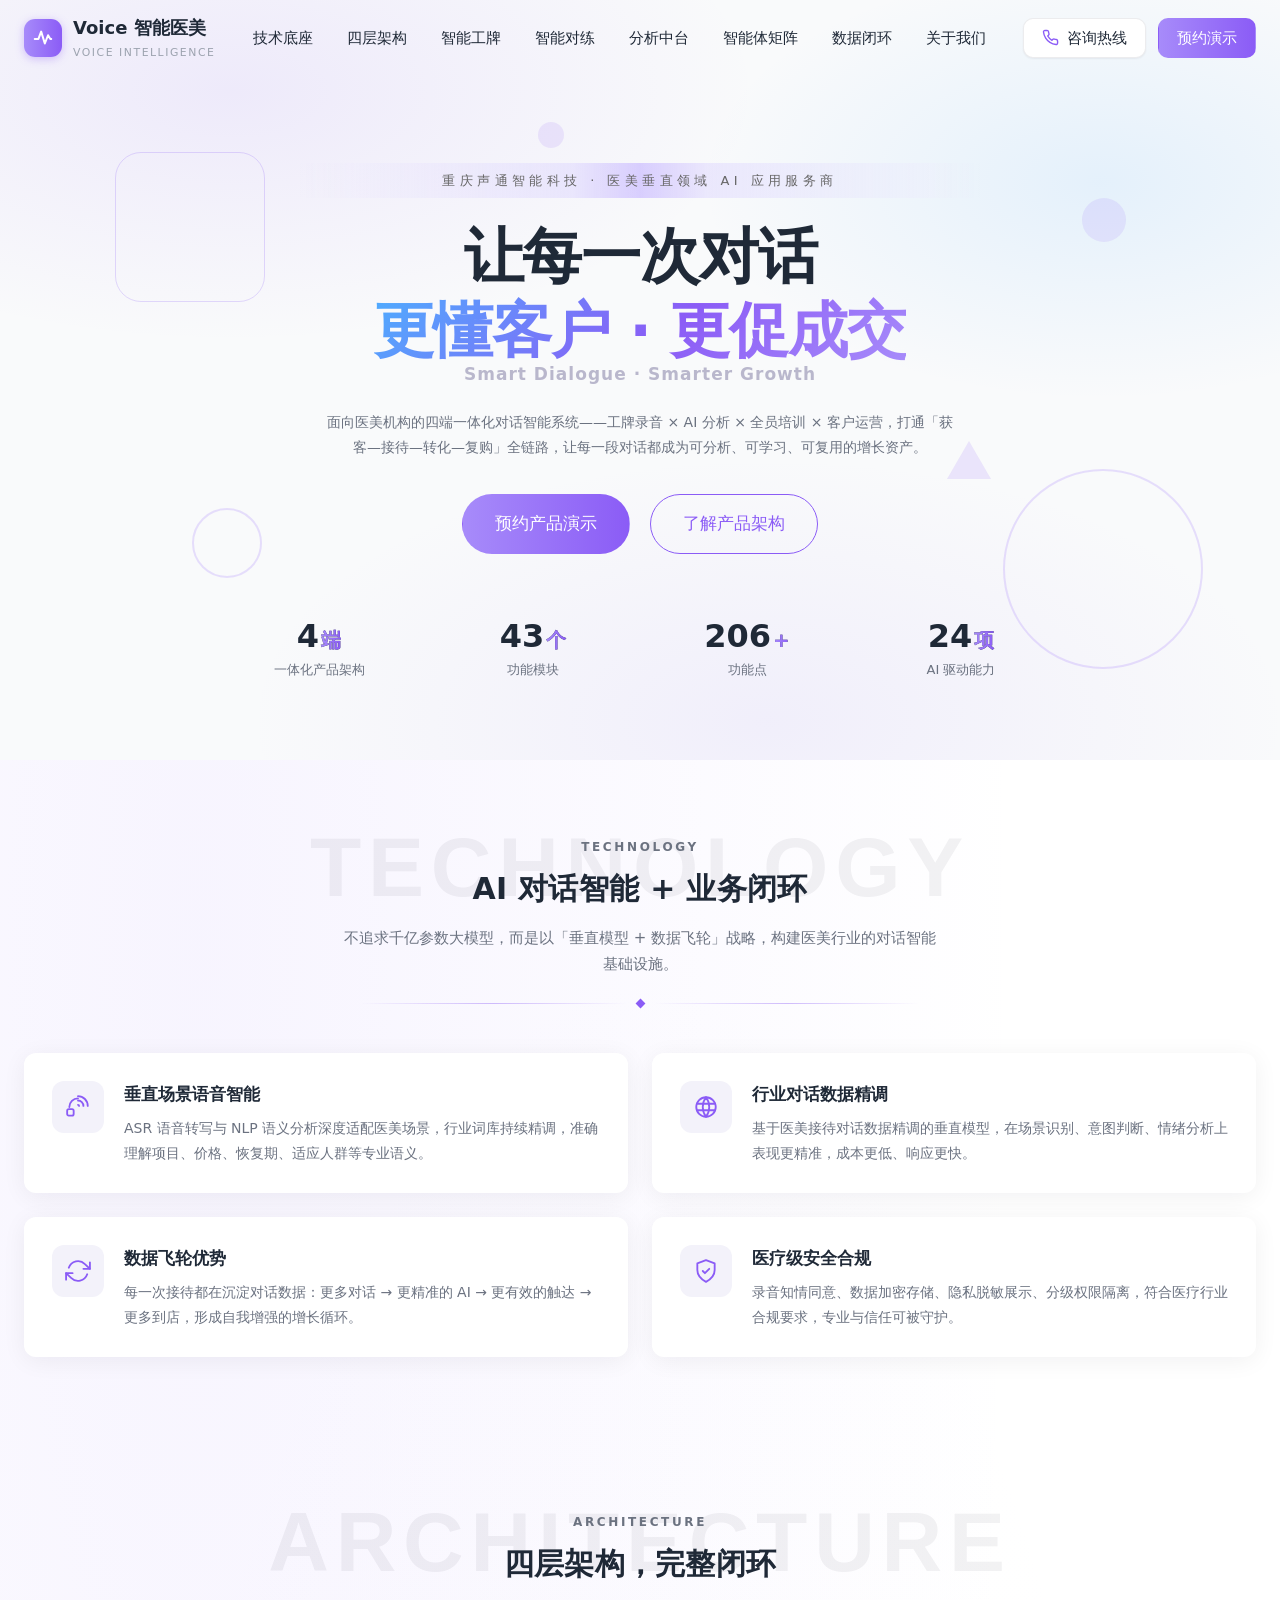
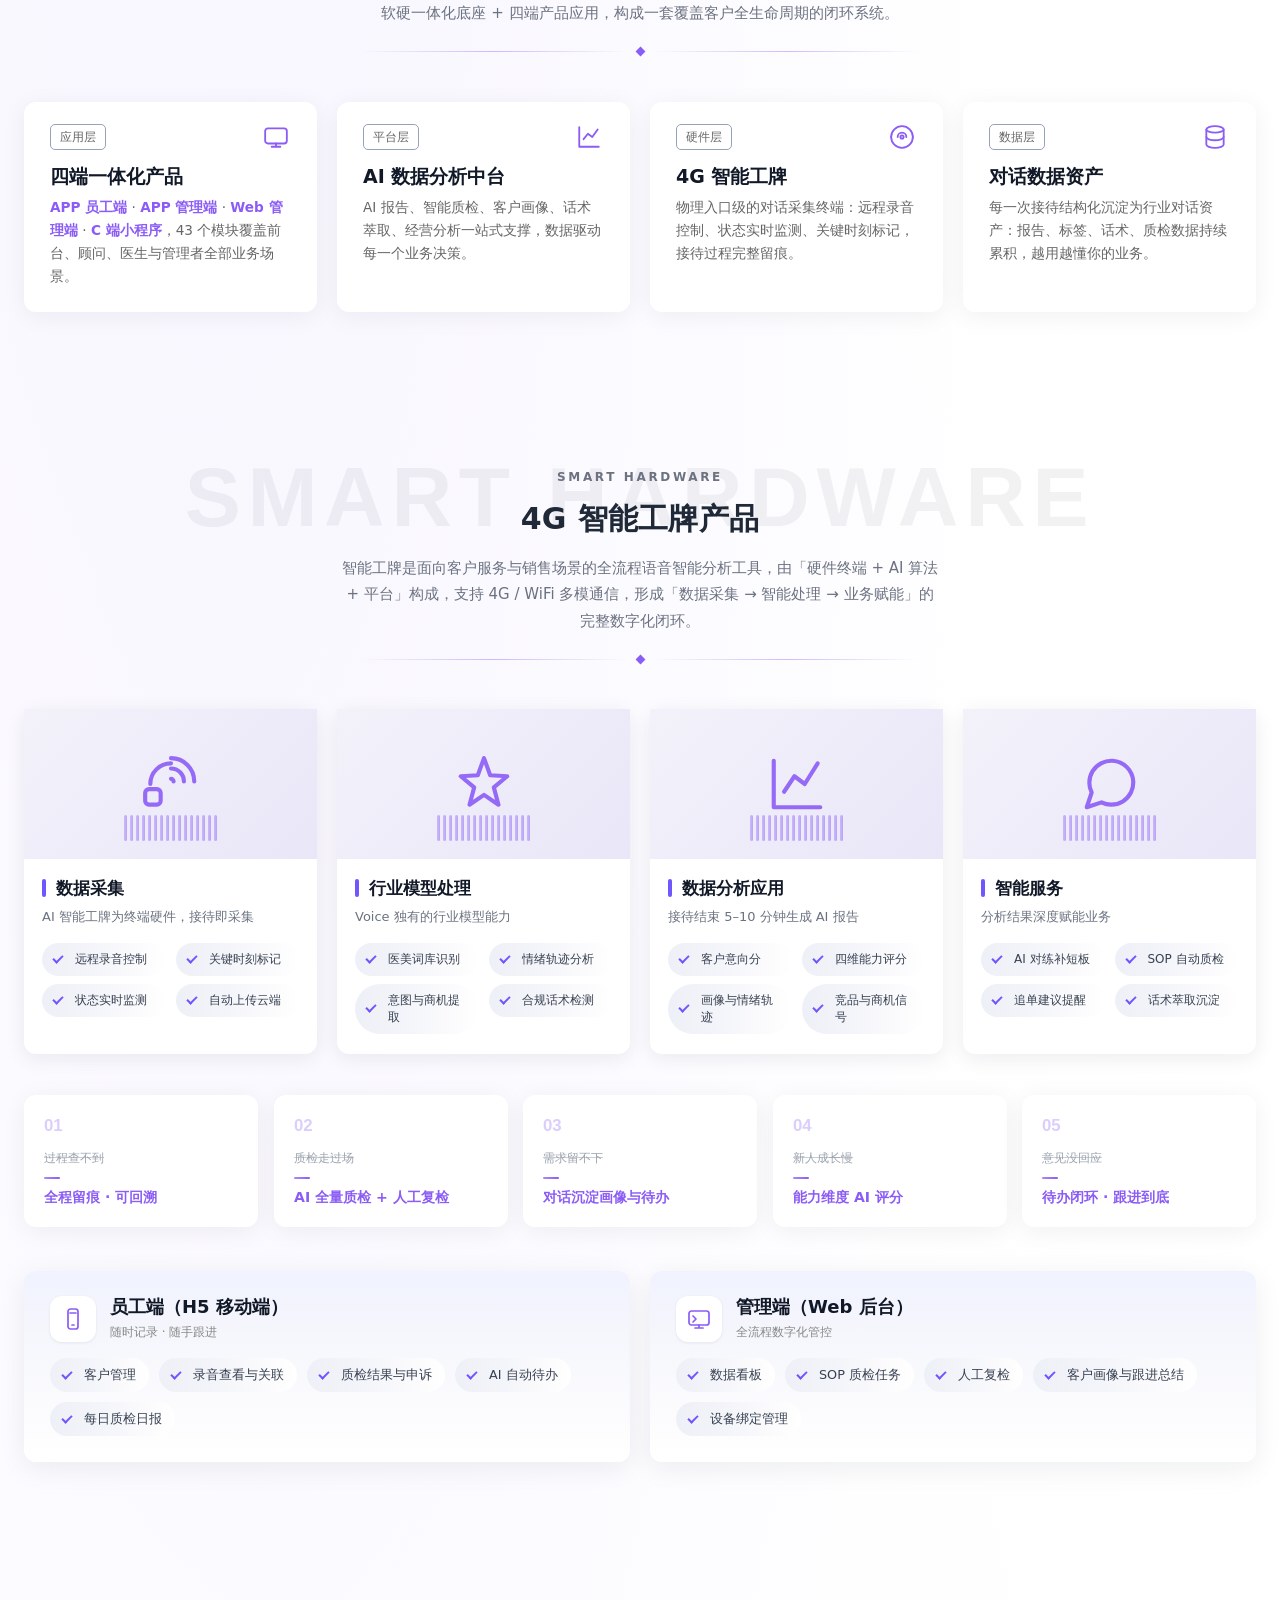
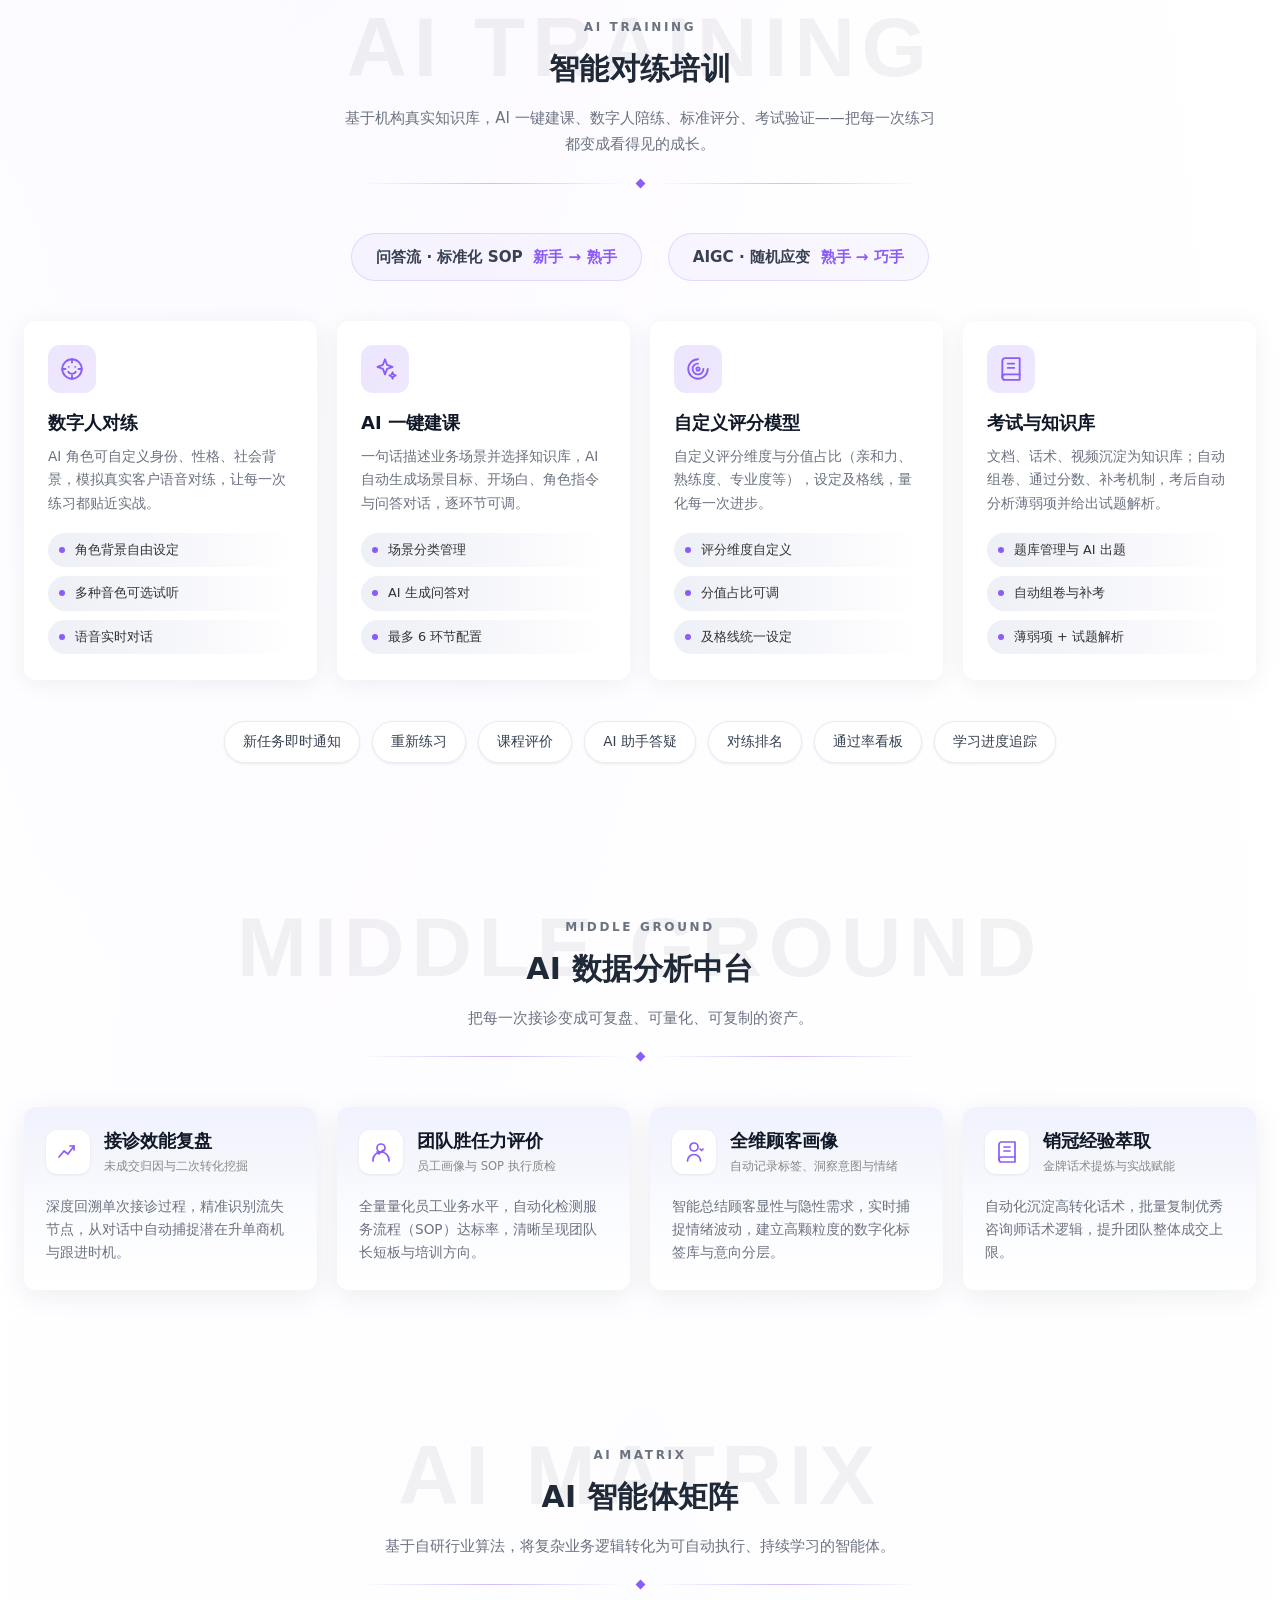
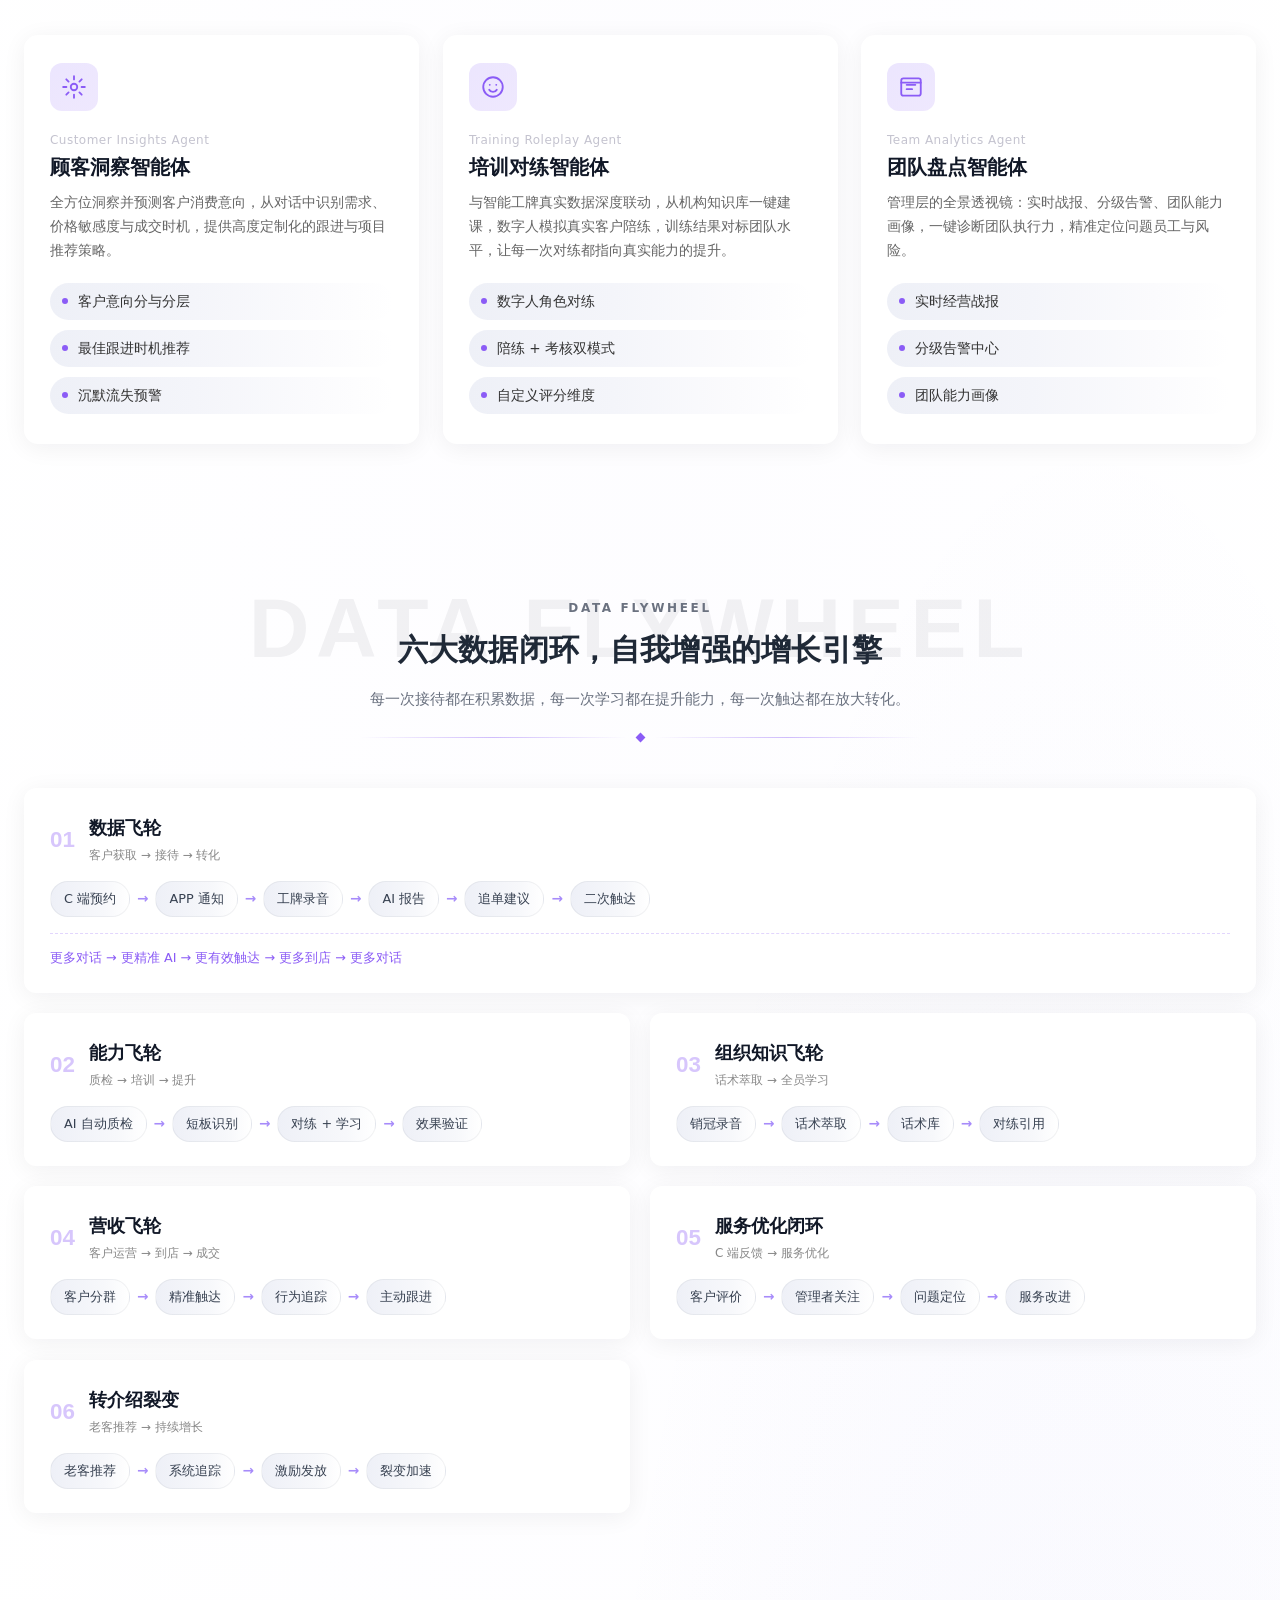
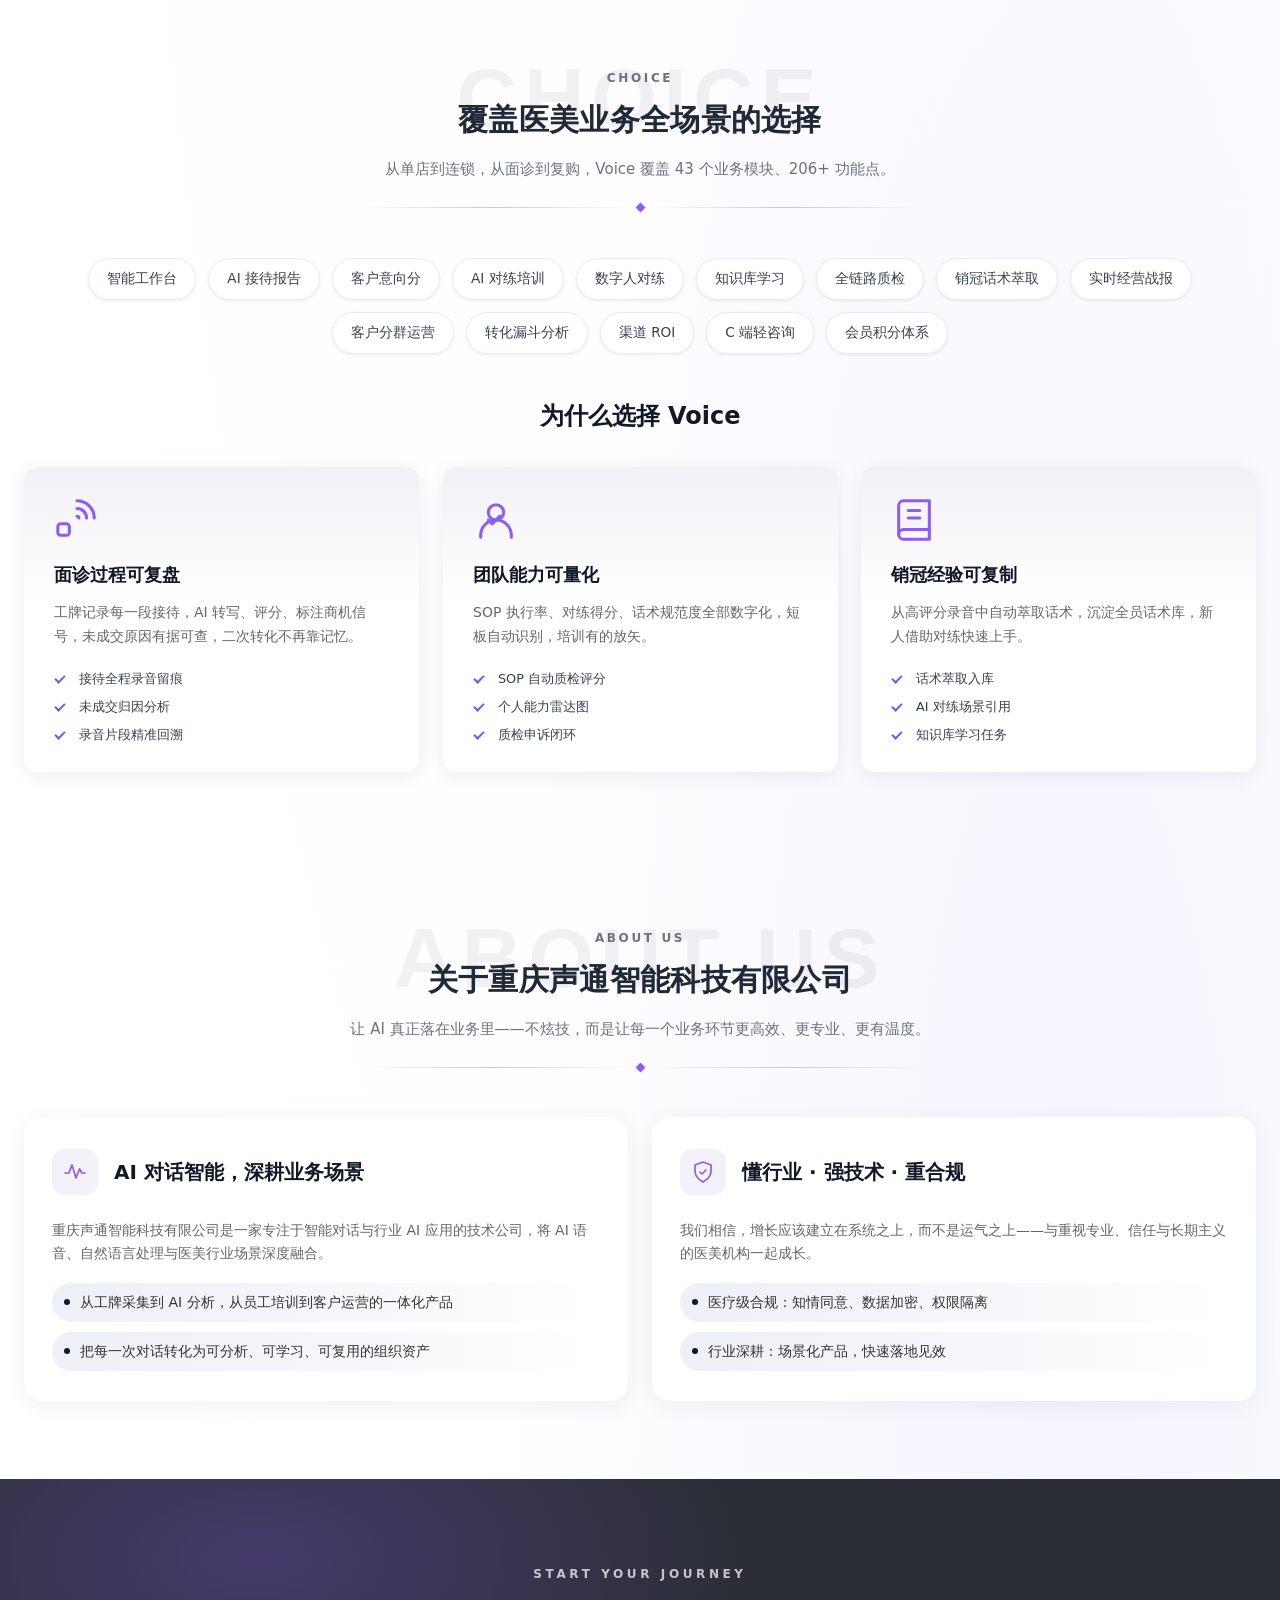
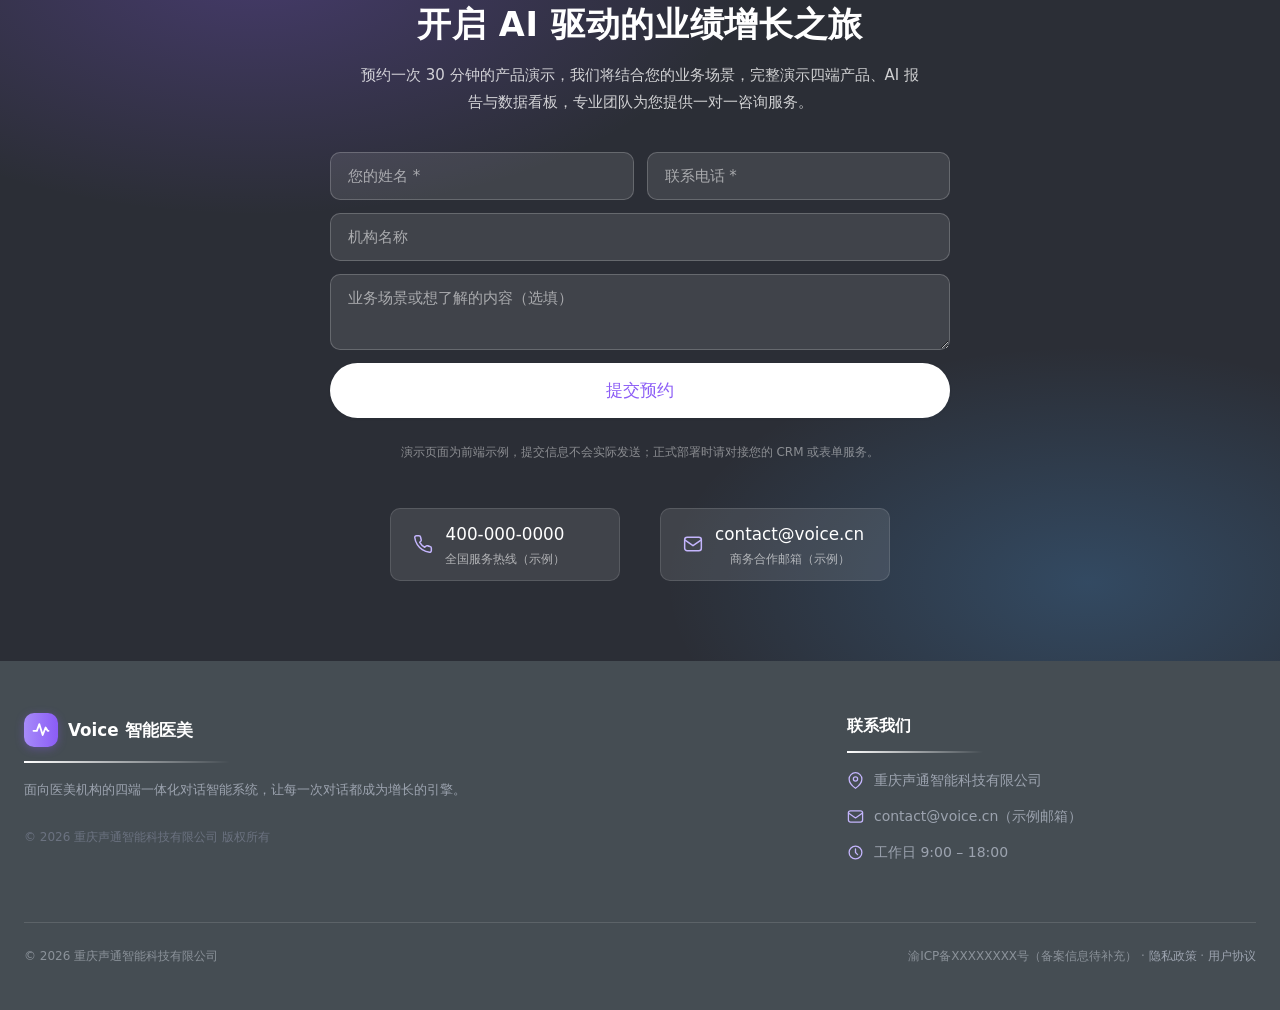
==== commit 98478996: "整合智能工牌与智能对练操作手册内容：新增智能对练板块，扩写智能工牌五大难题与员工端/管理端能力" ====
--- a/index.html
+++ b/index.html
@@ -23,6 +23,7 @@
       <a class="nav__link" href="#technology">技术底座</a>
       <a class="nav__link" href="#architecture">四层架构</a>
       <a class="nav__link" href="#hardware">智能工牌</a>
+      <a class="nav__link" href="#training">智能对练</a>
       <a class="nav__link" href="#platform">分析中台</a>
       <a class="nav__link" href="#matrix">智能体矩阵</a>
       <a class="nav__link" href="#flywheel">数据闭环</a>
@@ -43,6 +44,7 @@
     <a href="#technology">技术底座</a>
     <a href="#architecture">四层架构</a>
     <a href="#hardware">智能工牌</a>
+    <a href="#training">智能对练</a>
     <a href="#platform">分析中台</a>
     <a href="#matrix">智能体矩阵</a>
     <a href="#flywheel">数据闭环</a>
@@ -191,7 +193,7 @@
       <p class="ghost-text">SMART HARDWARE</p>
       <p class="section-kicker">SMART HARDWARE</p>
       <h2 class="section-title">4G 智能工牌产品</h2>
-      <p class="section-desc">从采集到赋能，工牌不再只是录音设备，而是机构对话数据的物理入口。</p>
+      <p class="section-desc">智能工牌是面向客户服务与销售场景的全流程语音智能分析工具，由「硬件终端 + AI 算法 + 平台」构成，支持 4G / WiFi 多模通信，形成「数据采集 → 智能处理 → 业务赋能」的完整数字化闭环。</p>
       <div class="section-cutline"><span class="line"></span><span class="diamond"></span><span class="line"></span></div>
     </div>
     <div class="grid-hw">
@@ -259,6 +261,134 @@
           </div>
         </div>
       </div>
+    </div>
+    <div class="grid-fix">
+      <div class="card-fix sr-item">
+        <div class="card-fix__no">01</div>
+        <p class="card-fix__bad">过程查不到</p>
+        <span class="card-fix__arrow"></span>
+        <p class="card-fix__good">全程留痕 · 可回溯</p>
+      </div>
+      <div class="card-fix sr-item" style="--d:.06s">
+        <div class="card-fix__no">02</div>
+        <p class="card-fix__bad">质检走过场</p>
+        <span class="card-fix__arrow"></span>
+        <p class="card-fix__good">AI 全量质检 + 人工复检</p>
+      </div>
+      <div class="card-fix sr-item" style="--d:.12s">
+        <div class="card-fix__no">03</div>
+        <p class="card-fix__bad">需求留不下</p>
+        <span class="card-fix__arrow"></span>
+        <p class="card-fix__good">对话沉淀画像与待办</p>
+      </div>
+      <div class="card-fix sr-item" style="--d:.18s">
+        <div class="card-fix__no">04</div>
+        <p class="card-fix__bad">新人成长慢</p>
+        <span class="card-fix__arrow"></span>
+        <p class="card-fix__good">能力维度 AI 评分</p>
+      </div>
+      <div class="card-fix sr-item" style="--d:.24s">
+        <div class="card-fix__no">05</div>
+        <p class="card-fix__bad">意见没回应</p>
+        <span class="card-fix__arrow"></span>
+        <p class="card-fix__good">待办闭环 · 跟进到底</p>
+      </div>
+    </div>
+    <div class="grid-split">
+      <div class="card-split sr-item">
+        <div class="card-split__head">
+          <span class="card-split__icon"><svg viewBox="0 0 24 24" fill="none" stroke-width="1.7" stroke-linecap="round" stroke-linejoin="round"><rect x="7" y="2" width="10" height="20" rx="2.5"/><path d="M11 18h2"/><path d="M9 6h6"/></svg></span>
+          <div><h3 class="card-split__title">员工端（H5 移动端）</h3><p class="card-split__sub">随时记录 · 随手跟进</p></div>
+        </div>
+        <div class="card-split__pills">
+          <span class="card-split__pill"><span class="check"></span>客户管理</span>
+          <span class="card-split__pill"><span class="check"></span>录音查看与关联</span>
+          <span class="card-split__pill"><span class="check"></span>质检结果与申诉</span>
+          <span class="card-split__pill"><span class="check"></span>AI 自动待办</span>
+          <span class="card-split__pill"><span class="check"></span>每日质检日报</span>
+        </div>
+      </div>
+      <div class="card-split sr-item" style="--d:.1s">
+        <div class="card-split__head">
+          <span class="card-split__icon"><svg viewBox="0 0 24 24" fill="none" stroke-width="1.7" stroke-linecap="round" stroke-linejoin="round"><rect x="2" y="4" width="20" height="14" rx="2.5"/><path d="M8 21h8M12 18v3"/><path d="M6 9l3 3-3 3"/></svg></span>
+          <div><h3 class="card-split__title">管理端（Web 后台）</h3><p class="card-split__sub">全流程数字化管控</p></div>
+        </div>
+        <div class="card-split__pills">
+          <span class="card-split__pill"><span class="check"></span>数据看板</span>
+          <span class="card-split__pill"><span class="check"></span>SOP 质检任务</span>
+          <span class="card-split__pill"><span class="check"></span>人工复检</span>
+          <span class="card-split__pill"><span class="check"></span>客户画像与跟进总结</span>
+          <span class="card-split__pill"><span class="check"></span>设备绑定管理</span>
+        </div>
+      </div>
+    </div>
+  </div>
+</section>
+
+<!-- ============ TRAINING ============ -->
+<section class="section section-scroll-reveal" id="training">
+  <div class="container">
+    <div class="section-head sr-head">
+      <p class="ghost-text">AI TRAINING</p>
+      <p class="section-kicker">AI TRAINING</p>
+      <h2 class="section-title">智能对练培训</h2>
+      <p class="section-desc">基于机构真实知识库，AI 一键建课、数字人陪练、标准评分、考试验证——把每一次练习都变成看得见的成长。</p>
+      <div class="section-cutline"><span class="line"></span><span class="diamond"></span><span class="line"></span></div>
+    </div>
+    <div class="train-quote sr-item">
+      <span>问答流 · 标准化 SOP&nbsp;&nbsp;<em>新手 → 熟手</em></span>
+      <span>AIGC · 随机应变&nbsp;&nbsp;<em>熟手 → 巧手</em></span>
+    </div>
+    <div class="grid-train">
+      <div class="card-train sr-item">
+        <span class="card-train__icon"><svg viewBox="0 0 24 24" fill="none" stroke-width="1.7" stroke-linecap="round" stroke-linejoin="round"><circle cx="12" cy="12" r="9"/><path d="M8.5 14.5a4 4 0 0 0 7 0"/><path d="M9 10h.01M15 10h.01"/><path d="M12 3v3M12 18v3M3 12h3M18 12h3"/></svg></span>
+        <h3 class="card-train__title">数字人对练</h3>
+        <p class="card-train__desc">AI 角色可自定义身份、性格、社会背景，模拟真实客户语音对练，让每一次练习都贴近实战。</p>
+        <ul class="card-train__pills">
+          <li class="card-train__pill"><span class="card-train__bullet"></span>角色背景自由设定</li>
+          <li class="card-train__pill"><span class="card-train__bullet"></span>多种音色可选试听</li>
+          <li class="card-train__pill"><span class="card-train__bullet"></span>语音实时对话</li>
+        </ul>
+      </div>
+      <div class="card-train sr-item" style="--d:.08s">
+        <span class="card-train__icon"><svg viewBox="0 0 24 24" fill="none" stroke-width="1.7" stroke-linecap="round" stroke-linejoin="round"><path d="M12 3l1.9 5.1L19 10l-5.1 1.9L12 17l-1.9-5.1L5 10l5.1-1.9L12 3z"/><path d="M19 15l.9 2.1L22 18l-2.1.9L19 21l-.9-2.1L16 18l2.1-.9L19 15z"/></svg></span>
+        <h3 class="card-train__title">AI 一键建课</h3>
+        <p class="card-train__desc">一句话描述业务场景并选择知识库，AI 自动生成场景目标、开场白、角色指令与问答对话，逐环节可调。</p>
+        <ul class="card-train__pills">
+          <li class="card-train__pill"><span class="card-train__bullet"></span>场景分类管理</li>
+          <li class="card-train__pill"><span class="card-train__bullet"></span>AI 生成问答对</li>
+          <li class="card-train__pill"><span class="card-train__bullet"></span>最多 6 环节配置</li>
+        </ul>
+      </div>
+      <div class="card-train sr-item" style="--d:.16s">
+        <span class="card-train__icon"><svg viewBox="0 0 24 24" fill="none" stroke-width="1.7" stroke-linecap="round" stroke-linejoin="round"><path d="M12 3a9 9 0 1 0 9 9"/><path d="M12 7a5 5 0 1 0 5 5"/><circle cx="12" cy="12" r="1.5"/></svg></span>
+        <h3 class="card-train__title">自定义评分模型</h3>
+        <p class="card-train__desc">自定义评分维度与分值占比（亲和力、熟练度、专业度等），设定及格线，量化每一次进步。</p>
+        <ul class="card-train__pills">
+          <li class="card-train__pill"><span class="card-train__bullet"></span>评分维度自定义</li>
+          <li class="card-train__pill"><span class="card-train__bullet"></span>分值占比可调</li>
+          <li class="card-train__pill"><span class="card-train__bullet"></span>及格线统一设定</li>
+        </ul>
+      </div>
+      <div class="card-train sr-item" style="--d:.24s">
+        <span class="card-train__icon"><svg viewBox="0 0 24 24" fill="none" stroke-width="1.7" stroke-linecap="round" stroke-linejoin="round"><path d="M4 19.5A2.5 2.5 0 0 1 6.5 17H20"/><path d="M6.5 2H20v20H6.5A2.5 2.5 0 0 1 4 19.5v-15A2.5 2.5 0 0 1 6.5 2z"/><path d="M9 7h6M9 11h6"/></svg></span>
+        <h3 class="card-train__title">考试与知识库</h3>
+        <p class="card-train__desc">文档、话术、视频沉淀为知识库；自动组卷、通过分数、补考机制，考后自动分析薄弱项并给出试题解析。</p>
+        <ul class="card-train__pills">
+          <li class="card-train__pill"><span class="card-train__bullet"></span>题库管理与 AI 出题</li>
+          <li class="card-train__pill"><span class="card-train__bullet"></span>自动组卷与补考</li>
+          <li class="card-train__pill"><span class="card-train__bullet"></span>薄弱项 + 试题解析</li>
+        </ul>
+      </div>
+    </div>
+    <div class="train-strip sr-item">
+      <span>新任务即时通知</span>
+      <span>重新练习</span>
+      <span>课程评价</span>
+      <span>AI 助手答疑</span>
+      <span>对练排名</span>
+      <span>通过率看板</span>
+      <span>学习进度追踪</span>
     </div>
   </div>
 </section>
@@ -344,11 +474,11 @@
         <span class="card-matrix__icon"><svg viewBox="0 0 24 24" fill="none" stroke-width="1.7" stroke-linecap="round" stroke-linejoin="round"><circle cx="12" cy="12" r="9"/><path d="M8.5 14.5a4 4 0 0 0 7 0"/><path d="M9 10h.01M15 10h.01"/></svg></span>
         <p class="card-matrix__en">Training Roleplay Agent</p>
         <h3 class="card-matrix__title">培训对练智能体</h3>
-        <p class="card-matrix__lead">与智能工牌真实数据深度联动，提取员工沟通短板，生成个性化模拟场景，让每一次对练都指向真实能力的提升。</p>
+        <p class="card-matrix__lead">与智能工牌真实数据深度联动，从机构知识库一键建课，数字人模拟真实客户陪练，训练结果对标团队水平，让每一次对练都指向真实能力的提升。</p>
         <ul class="card-matrix__tags">
-          <li class="card-matrix__pill"><span class="card-matrix__bullet"></span>6 大场景 × 客户人格</li>
-          <li class="card-matrix__pill"><span class="card-matrix__bullet"></span>卡壳实时话术提示</li>
-          <li class="card-matrix__pill"><span class="card-matrix__bullet"></span>对标销冠的评估报告</li>
+          <li class="card-matrix__pill"><span class="card-matrix__bullet"></span>数字人角色对练</li>
+          <li class="card-matrix__pill"><span class="card-matrix__bullet"></span>陪练 + 考核双模式</li>
+          <li class="card-matrix__pill"><span class="card-matrix__bullet"></span>自定义评分维度</li>
         </ul>
       </div>
       <div class="card-matrix sr-item" style="--d:.2s">
@@ -471,6 +601,8 @@
       <span class="choice-pill">AI 接待报告</span>
       <span class="choice-pill">客户意向分</span>
       <span class="choice-pill">AI 对练培训</span>
+      <span class="choice-pill">数字人对练</span>
+      <span class="choice-pill">知识库学习</span>
       <span class="choice-pill">全链路质检</span>
       <span class="choice-pill">销冠话术萃取</span>
       <span class="choice-pill">实时经营战报</span>
--- a/assets/voice.css
+++ b/assets/voice.css
@@ -477,7 +477,7 @@
   .hero{padding:112px 0 60px}
   .hero-kicker{letter-spacing:.18em;width:94%}
   .hero-stats{grid-template-columns:repeat(2,1fr);gap:18px;padding:22px 8px 8px}
-  .arch-cards,.grid-hw,.grid-mid,.grid-matrix,.grid-cases{grid-template-columns:1fr}
+  .arch-cards,.grid-hw,.grid-mid,.grid-matrix,.grid-cases,.grid-train{grid-template-columns:1fr}
   .card-fly.wide{grid-column:auto}
   .footer-lead__form .row{grid-template-columns:1fr}
   .footer-lead__inner{padding:66px 20px 60px}
@@ -486,3 +486,94 @@
   .ghost-text{font-size:clamp(2.4rem,10vw,3.4rem)}
 }
 
+/* ============ 智能工牌：五大难题 ============ */
+.grid-fix{display:grid;grid-template-columns:repeat(5,1fr);gap:16px;margin:42px 0 8px}
+.card-fix{
+  background:#fff;border-radius:12px;box-shadow:var(--shadow);
+  padding:18px 20px;text-align:left;position:relative;
+  transition:box-shadow .28s,transform .28s;
+}
+.card-fix:hover{box-shadow:var(--shadow-lg);transform:translateY(-4px)}
+.card-fix__no{font-family:var(--black);font-size:1.05rem;font-weight:900;color:rgba(139,92,246,.3);margin-bottom:8px}
+.card-fix__bad{
+  font-size:.78rem;color:var(--text-faint);line-height:1.55;
+  text-decoration:line-through;text-decoration-color:rgba(156,163,175,.55);
+}
+.card-fix__arrow{display:block;width:16px;height:2px;background:var(--gradient);border-radius:2px;margin:10px 0 8px}
+.card-fix__good{font-size:.88rem;font-weight:600;color:var(--purple);line-height:1.55}
+
+/* ============ 智能工牌：员工端 / 管理端 ============ */
+.grid-split{display:grid;grid-template-columns:1fr 1fr;gap:20px;margin-top:44px}
+.card-split{
+  background:linear-gradient(180deg,#f0f2ff 0%,#f5f6fc 30%,#ffffff 100%);
+  border-radius:12px;padding:24px 26px 26px;box-shadow:0 6px 28px rgba(17,24,39,.07);
+  transition:box-shadow .28s,transform .28s;
+}
+.card-split:hover{box-shadow:var(--shadow-lg);transform:translateY(-4px)}
+.card-split__head{display:flex;align-items:center;gap:14px;margin-bottom:16px}
+.card-split__icon{
+  flex-shrink:0;width:46px;height:46px;border-radius:12px;background:#fff;
+  box-shadow:var(--shadow-sm);color:var(--purple);display:flex;align-items:center;justify-content:center;
+}
+.card-split__icon svg{width:24px;height:24px;stroke:currentColor}
+.card-split__title{margin:0;font-size:1.125rem;font-weight:700;color:#111827;line-height:1.35}
+.card-split__sub{margin:4px 0 0;font-size:.75rem;color:#888}
+.card-split__pills{display:flex;flex-wrap:wrap;gap:10px}
+.card-split__pill{
+  display:inline-flex;align-items:center;gap:8px;margin:0;padding:8px 13px 8px 11px;
+  border-radius:999px;background:linear-gradient(90deg,#eef0f7 0%,#f4f5fa 42%,#fbfbfd 78%,#ffffff 100%);
+  font-size:.8rem;line-height:1.4;color:#374151;font-weight:500;
+}
+
+/* ============ 智能对练 ============ */
+.train-quote{
+  display:flex;flex-wrap:wrap;align-items:center;justify-content:center;gap:14px 26px;
+  margin:30px 0 40px;text-align:center;
+}
+.train-quote span{
+  font-size:.95rem;font-weight:600;color:#374151;
+  border:1px solid rgba(139,92,246,.18);background:rgba(139,92,246,.05);
+  border-radius:999px;padding:11px 24px;
+}
+.train-quote em{font-style:normal;color:var(--purple);font-weight:700}
+.grid-train{display:grid;grid-template-columns:repeat(4,1fr);gap:20px}
+.card-train{
+  padding:24px 24px 26px;border-radius:12px;text-align:left;
+  background:#fff;box-shadow:0 4px 24px rgba(17,24,39,.06);
+  display:flex;flex-direction:column;transition:box-shadow .28s,transform .28s;
+}
+.card-train:hover{box-shadow:var(--shadow-lg);transform:translateY(-5px)}
+.card-train__icon{
+  width:48px;height:48px;border-radius:12px;margin-bottom:18px;
+  background:linear-gradient(135deg,rgba(167,139,250,.22),rgba(139,92,246,.14));
+  color:var(--purple);display:flex;align-items:center;justify-content:center;
+}
+.card-train__icon svg{width:26px;height:26px;stroke:currentColor}
+.card-train__title{margin:0;font-size:1.125rem;font-weight:700;color:#111827;line-height:1.35}
+.card-train__desc{margin:10px 0 0;font-size:.85rem;line-height:1.7;color:#6b7280}
+.card-train__pills{list-style:none;margin:18px 0 0;padding:0;display:flex;flex-direction:column;gap:9px}
+.card-train__pill{
+  display:flex;align-items:center;gap:10px;margin:0;padding:8px 13px 8px 11px;
+  border-radius:999px;background:linear-gradient(90deg,#eef0f7 0%,#f4f5fa 42%,#fbfbfd 78%,#ffffff 100%);
+  font-size:.8rem;line-height:1.45;color:#333;font-weight:500;
+}
+.card-train__bullet{flex-shrink:0;width:6px;height:6px;border-radius:50%;background:var(--purple)}
+.train-strip{
+  display:flex;flex-wrap:wrap;justify-content:center;gap:12px;margin-top:40px;
+}
+.train-strip span{
+  font-size:.85rem;color:#374151;font-weight:500;
+  border:1px solid rgba(17,24,39,.08);border-radius:999px;padding:9px 18px;background:#fff;
+  box-shadow:var(--shadow-sm);
+}
+@media (max-width:1180px){
+  .grid-fix{grid-template-columns:repeat(3,1fr)}
+  .grid-train{grid-template-columns:repeat(2,1fr)}
+}
+@media (max-width:900px){
+  .grid-split{grid-template-columns:1fr}
+}
+@media (max-width:640px){
+  .grid-fix{grid-template-columns:repeat(2,1fr)}
+  .grid-train{grid-template-columns:1fr}
+}
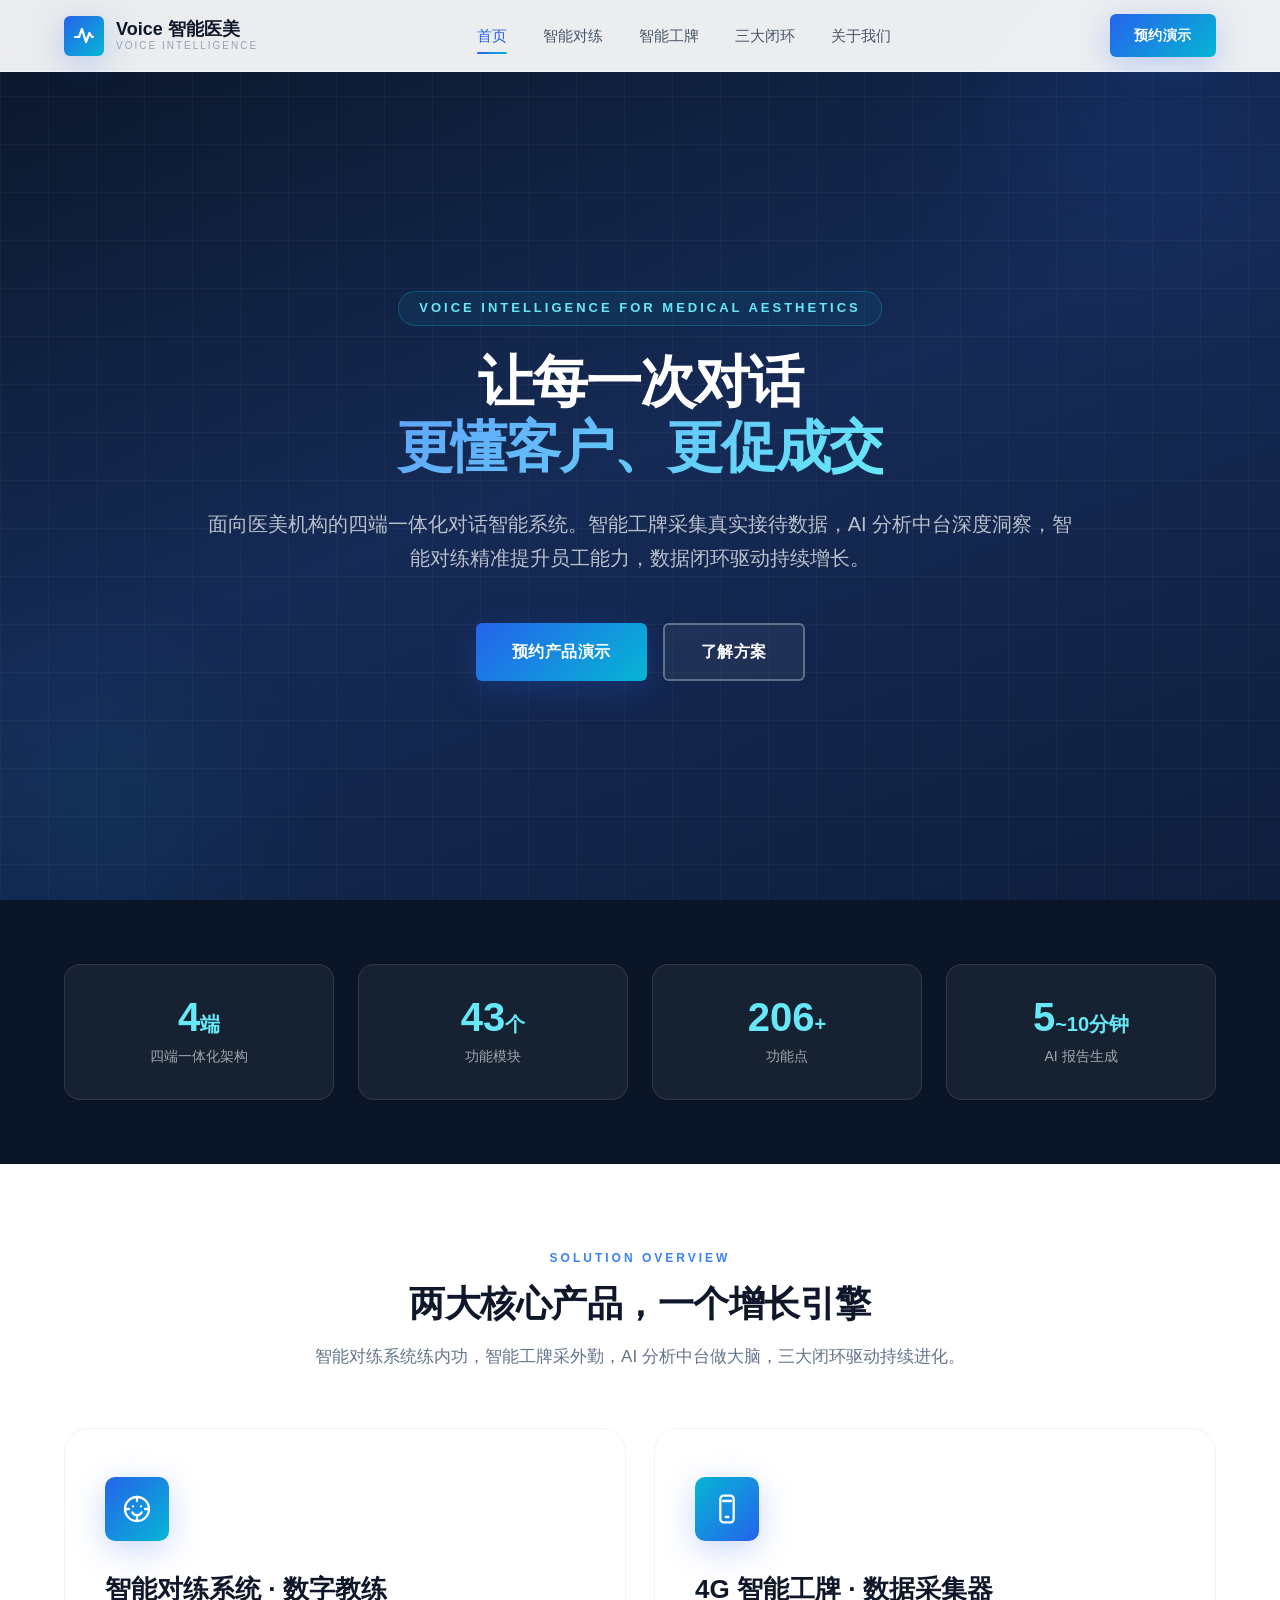
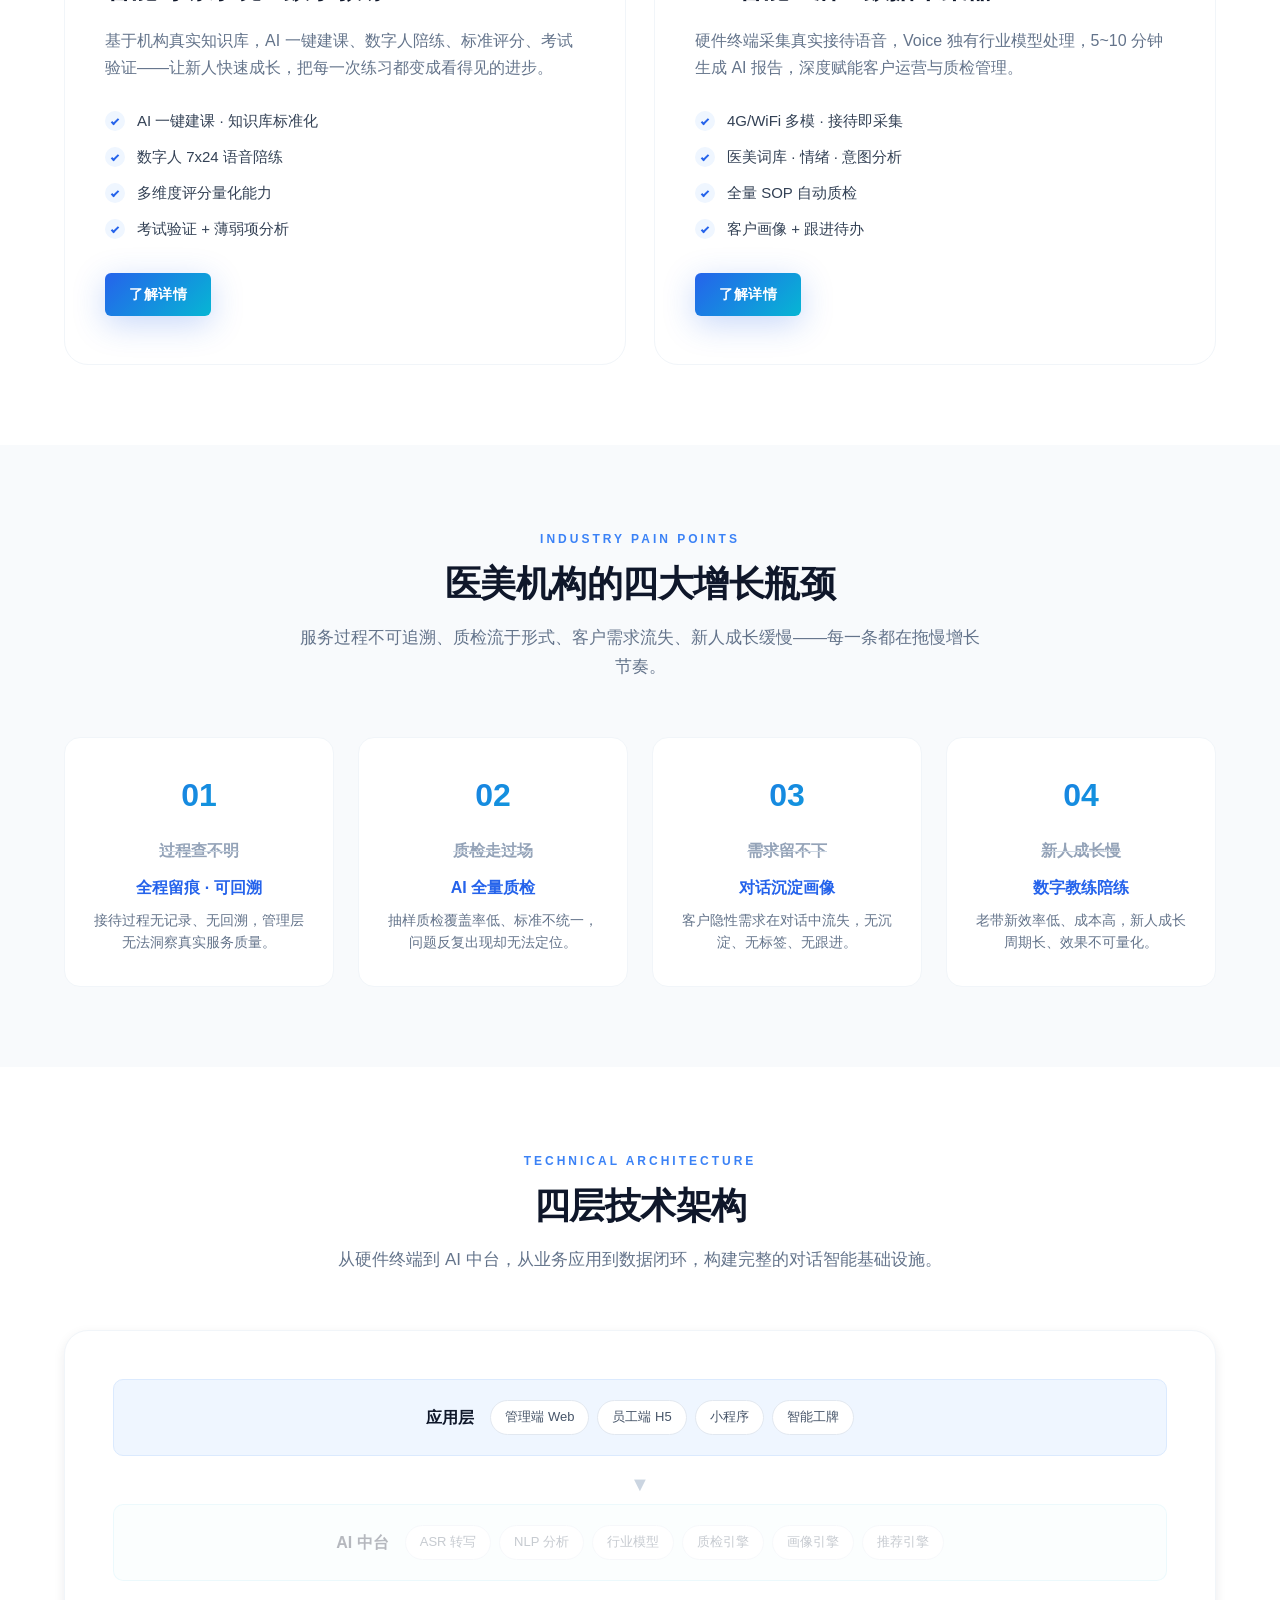
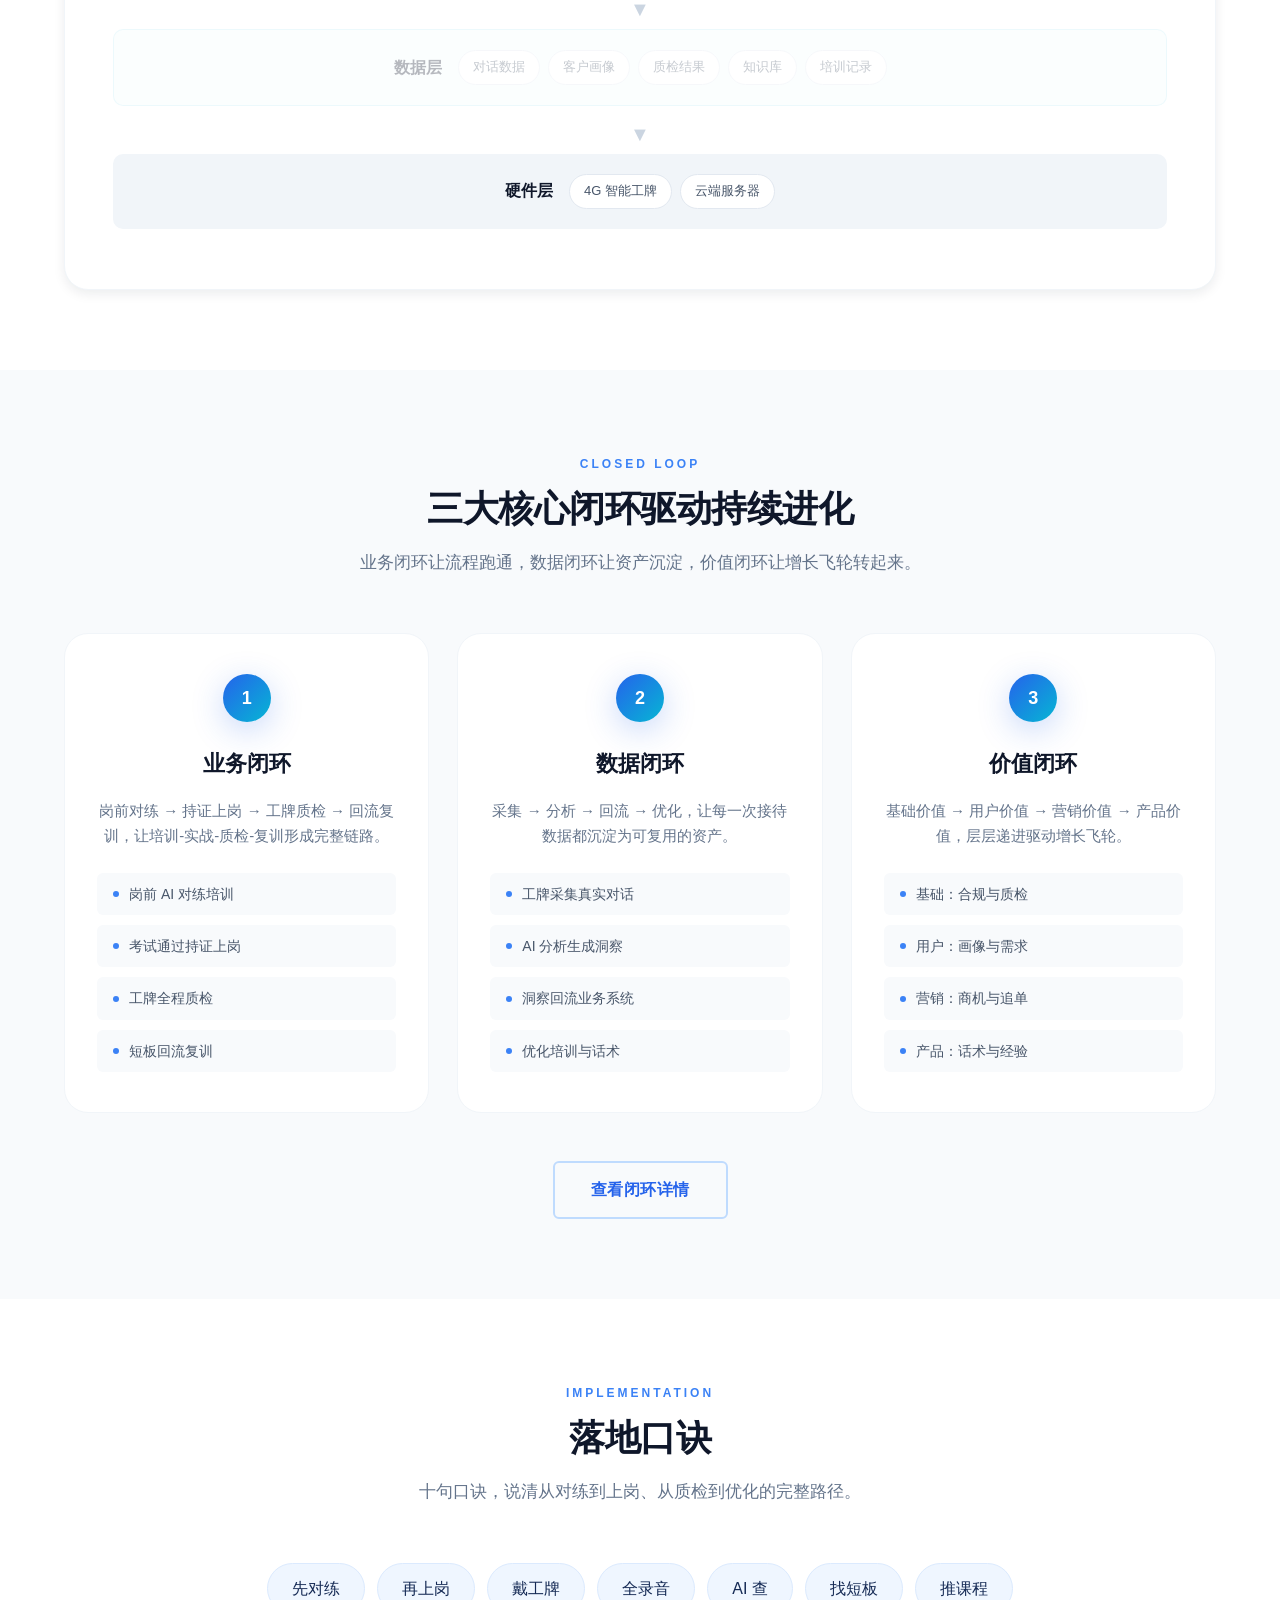
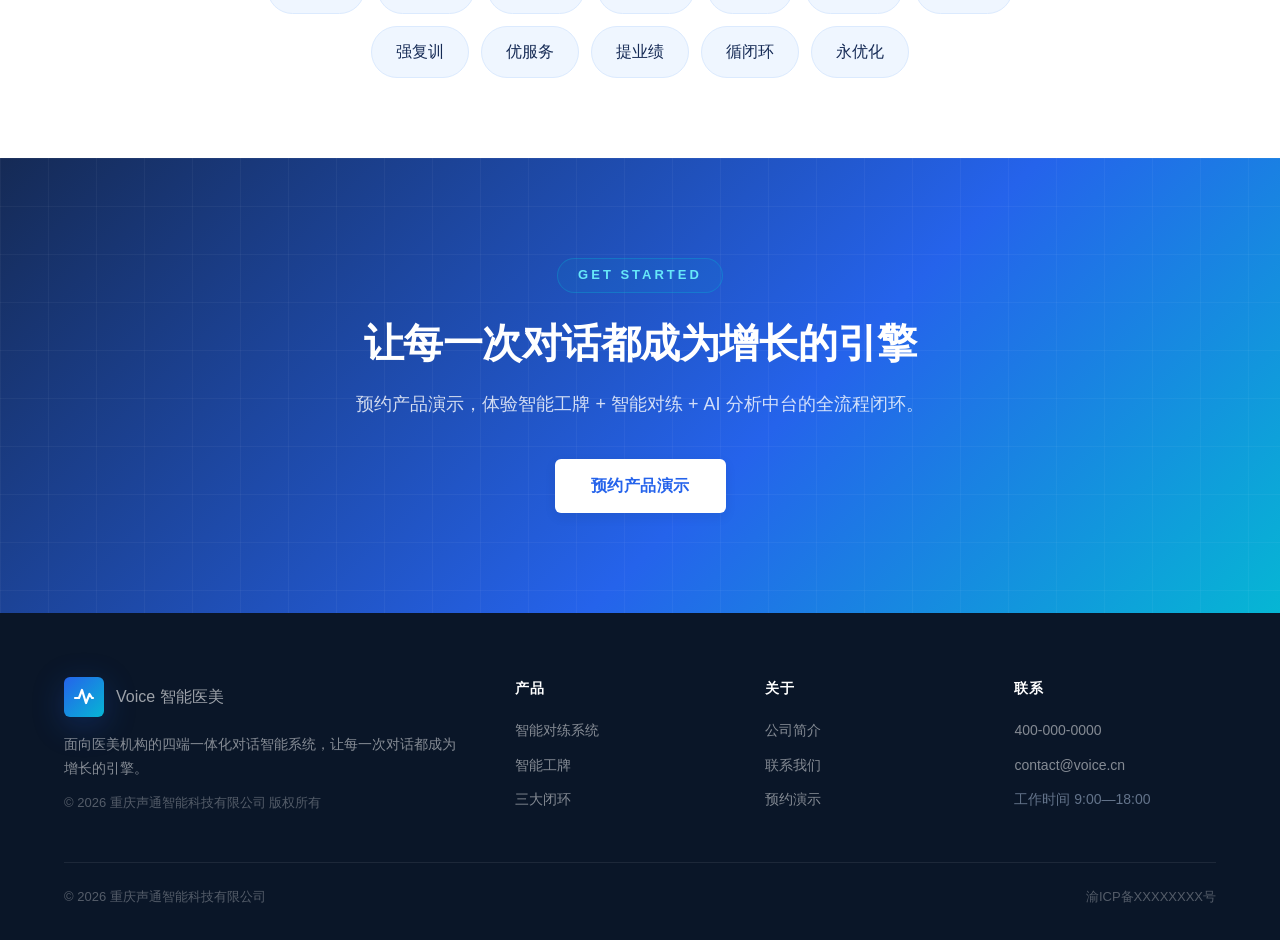
==== commit 29c5d03e: "重构官网：科技蓝设计系统 + 5页面多页站点 - 全新科技蓝视觉系统（Pure Tech Blue），替换旧版紫色主题 - 5页面：index(首页) / product-coach(智能对练) / " ====
--- a/index.html
+++ b/index.html
@@ -3,717 +3,296 @@
 <head>
 <meta charset="UTF-8">
 <meta name="viewport" content="width=device-width, initial-scale=1.0">
-<title>Voice 智能医美 · 四端一体化解决方案｜重庆声通智能科技有限公司</title>
-<meta name="description" content="Voice 智能医美：面向医美机构的四端一体化对话智能系统。工牌录音 × AI 分析 × 全员培训 × 客户运营，打通获客、接待、转化、复购全链路。">
-<link rel="icon" href="data:image/svg+xml,%3Csvg xmlns='http://www.w3.org/2000/svg' viewBox='0 0 64 64'%3E%3Cdefs%3E%3ClinearGradient id='g' x1='0' y1='0' x2='64' y2='64'%3E%3Cstop offset='0' stop-color='%23A78BFA'/%3E%3Cstop offset='1' stop-color='%238B5CF6'/%3E%3C/linearGradient%3E%3C/defs%3E%3Crect width='64' height='64' rx='16' fill='url(%23g)'/%3E%3Cpath d='M12 36h8l5-12 8 22 7-16 5 6h7' fill='none' stroke='%23fff' stroke-width='4.5' stroke-linecap='round' stroke-linejoin='round'/%3E%3C/svg%3E">
+<title>Voice 智能医美 · 让每一次对话更懂客户、更促成交 | 重庆声通智能科技</title>
+<meta name="description" content="Voice 智能医美：面向医美机构的四端一体化对话智能系统。智能工牌 + 智能对练 + AI分析中台 + 数据闭环，让每一次对话都成为增长的引擎。">
+<link rel="icon" href="data:image/svg+xml,%3Csvg xmlns='http://www.w3.org/2000/svg' viewBox='0 0 64 64'%3E%3Cdefs%3E%3ClinearGradient id='g' x1='0' y1='0' x2='64' y2='64'%3E%3Cstop offset='0' stop-color='%232563eb'/%3E%3Cstop offset='1' stop-color='%2306b6d4'/%3E%3C/linearGradient%3E%3C/defs%3E%3Crect width='64' height='64' rx='16' fill='url(%23g)'/%3E%3Cpath d='M12 36h8l5-12 8 22 7-16 5 6h7' fill='none' stroke='%23fff' stroke-width='4.5' stroke-linecap='round' stroke-linejoin='round'/%3E%3C/svg%3E">
 <link rel="stylesheet" href="./assets/voice.css">
 </head>
 <body>
 
 <!-- ============ HEADER ============ -->
 <header class="site-header" id="siteHeader">
-  <div class="container header-inner">
-    <a class="logo" href="#top">
-      <span class="logo-mark">
-        <svg viewBox="0 0 24 24" fill="none" stroke="#fff" stroke-width="2.2" stroke-linecap="round" stroke-linejoin="round"><path d="M3 13h4l3-8 4 13 3.5-9 2.5 4H21"/></svg>
-      </span>
+  <div class="header-inner">
+    <a class="logo" href="./index.html">
+      <span class="logo-mark"><svg viewBox="0 0 24 24" fill="none" stroke="#fff" stroke-width="2.2" stroke-linecap="round" stroke-linejoin="round"><path d="M3 13h4l3-8 4 13 3.5-9 2.5 4H21"></path></svg></span>
       <span>Voice 智能医美<small>VOICE INTELLIGENCE</small></span>
     </a>
     <nav class="nav">
-      <a class="nav__link" href="#technology">技术底座</a>
-      <a class="nav__link" href="#architecture">四层架构</a>
-      <a class="nav__link" href="#hardware">智能工牌</a>
-      <a class="nav__link" href="#training">智能对练</a>
-      <a class="nav__link" href="#platform">分析中台</a>
-      <a class="nav__link" href="#matrix">智能体矩阵</a>
-      <a class="nav__link" href="#flywheel">数据闭环</a>
-      <a class="nav__link" href="#about">关于我们</a>
+      <a class="nav__link active" href="./index.html">首页</a>
+      <a class="nav__link" href="./product-coach.html">智能对练</a>
+      <a class="nav__link" href="./product-badge.html">智能工牌</a>
+      <a class="nav__link" href="./closed-loop.html">三大闭环</a>
+      <a class="nav__link" href="./about.html">关于我们</a>
     </nav>
     <div class="header-actions">
-      <a class="btn-header btn-header--phone" href="#contact">
-        <svg width="17" height="17" viewBox="0 0 24 24" fill="none" stroke="#8b5cf6" stroke-width="2" stroke-linecap="round" stroke-linejoin="round"><path d="M22 16.92v3a2 2 0 0 1-2.18 2 19.79 19.79 0 0 1-8.63-3.07 19.5 19.5 0 0 1-6-6 19.79 19.79 0 0 1-3.07-8.67A2 2 0 0 1 4.11 2h3a2 2 0 0 1 2 1.72c.127.96.361 1.903.7 2.81a2 2 0 0 1-.45 2.11L8.09 9.91a16 16 0 0 0 6 6l1.27-1.27a2 2 0 0 1 2.11-.45c.907.339 1.85.573 2.81.7A2 2 0 0 1 22 16.92z"/></svg>
-        咨询热线
-      </a>
-      <a class="btn-header btn-header--demo" href="#contact">预约演示</a>
-      <button class="nav-toggle" id="navToggle" aria-label="菜单">
-        <span class="nav-toggle__bars"><span class="nav-toggle__bar"></span><span class="nav-toggle__bar"></span><span class="nav-toggle__bar"></span></span>
-      </button>
+      <a class="btn btn-primary" href="./about.html#contact">预约演示</a>
+      <button class="nav-toggle" id="navToggle" aria-label="菜单"><span class="nav-toggle__bar"></span><span class="nav-toggle__bar"></span><span class="nav-toggle__bar"></span></button>
     </div>
   </div>
   <div class="nav-panel" id="navPanel">
-    <a href="#technology">技术底座</a>
-    <a href="#architecture">四层架构</a>
-    <a href="#hardware">智能工牌</a>
-    <a href="#training">智能对练</a>
-    <a href="#platform">分析中台</a>
-    <a href="#matrix">智能体矩阵</a>
-    <a href="#flywheel">数据闭环</a>
-    <a href="#about">关于我们</a>
-    <a class="btn btn-primary" href="#contact">预约演示</a>
+    <a href="./index.html">首页</a><a href="./product-coach.html">智能对练</a><a href="./product-badge.html">智能工牌</a><a href="./closed-loop.html">三大闭环</a><a href="./about.html">关于我们</a><a href="./about.html#contact" class="btn btn-primary">预约演示</a>
   </div>
 </header>
 
 <!-- ============ HERO ============ -->
-<section class="hero" id="top">
-  <div class="hero-bg">
-    <div class="hero-geo">
-      <span class="shape shape--1"></span>
-      <span class="shape shape--ring shape--2"></span>
-      <span class="shape shape--dot shape--3"></span>
-      <span class="shape shape--ring shape--4"></span>
-      <span class="shape shape--dot shape--5"></span>
-      <span class="shape shape--tri shape--6"></span>
-    </div>
-  </div>
+<section class="hero">
+  <div class="hero-grid"></div>
+  <div class="hero-glow hero-glow--1"></div>
+  <div class="hero-glow hero-glow--2"></div>
   <div class="container">
     <div class="hero-content">
-      <div class="hero-kicker">重庆声通智能科技 · 医美垂直领域 AI 应用服务商</div>
-      <h1 class="hero-title">让每一次对话<br><span class="g">更懂客户 · 更促成交</span></h1>
-      <p class="hero-title-en">Smart Dialogue · Smarter Growth</p>
-      <p class="hero-sub">面向医美机构的四端一体化对话智能系统——工牌录音 × AI 分析 × 全员培训 × 客户运营，打通「获客—接待—转化—复购」全链路，让每一段对话都成为可分析、可学习、可复用的增长资产。</p>
+      <div class="hero-kicker">VOICE INTELLIGENCE FOR MEDICAL AESTHETICS</div>
+      <h1 class="hero-title">让每一次对话<br><span class="grad">更懂客户、更促成交</span></h1>
+      <p class="hero-desc">面向医美机构的四端一体化对话智能系统。智能工牌采集真实接待数据，AI 分析中台深度洞察，智能对练精准提升员工能力，数据闭环驱动持续增长。</p>
       <div class="hero-actions">
-        <a class="btn btn-primary btn-lg" href="#contact">预约产品演示</a>
-        <a class="btn btn-outline btn-lg" href="#architecture">了解产品架构</a>
-      </div>
-      <div class="hero-stats">
-        <div class="hero-stat">
-          <p class="hero-stat__num"><span class="counter" data-count="4">0</span><span class="u">端</span></p>
-          <p class="hero-stat__label">一体化产品架构</p>
+        <a href="./about.html#contact" class="btn btn-primary btn-lg">预约产品演示</a>
+        <a href="#product-overview" class="btn btn-outline btn-lg" style="border-color:rgba(255,255,255,0.3);color:#fff;background:rgba(255,255,255,0.05);">了解方案</a>
+      </div>
+    </div>
+  </div>
+</section>
+
+<!-- ============ 数据概览 ============ -->
+<section class="section" style="background:var(--blue-900);padding:64px 0;">
+  <div class="container">
+    <div class="stat-grid">
+      <div class="stat-card sr-item">
+        <div class="stat-card__num">4<span>端</span></div>
+        <div class="stat-card__label">四端一体化架构</div>
+      </div>
+      <div class="stat-card sr-item" style="transition-delay:0.08s;">
+        <div class="stat-card__num">43<span>个</span></div>
+        <div class="stat-card__label">功能模块</div>
+      </div>
+      <div class="stat-card sr-item" style="transition-delay:0.16s;">
+        <div class="stat-card__num">206<span>+</span></div>
+        <div class="stat-card__label">功能点</div>
+      </div>
+      <div class="stat-card sr-item" style="transition-delay:0.24s;">
+        <div class="stat-card__num">5<span>~10分钟</span></div>
+        <div class="stat-card__label">AI 报告生成</div>
+      </div>
+    </div>
+  </div>
+</section>
+
+<!-- ============ 产品概览 ============ -->
+<section class="section" id="product-overview">
+  <div class="container">
+    <div class="section-head">
+      <span class="section-kicker">SOLUTION OVERVIEW</span>
+      <h2 class="section-title">两大核心产品，一个增长引擎</h2>
+      <p class="section-desc">智能对练系统练内功，智能工牌采外勤，AI 分析中台做大脑，三大闭环驱动持续进化。</p>
+    </div>
+    <div class="product-overview">
+      <!-- 智能对练 -->
+      <div class="product-card sr-item">
+        <div class="product-card__icon"><svg viewBox="0 0 24 24" fill="none" stroke="currentColor" stroke-width="1.7" stroke-linecap="round" stroke-linejoin="round"><circle cx="12" cy="12" r="9"></circle><path d="M8.5 14.5a4 4 0 0 0 7 0"></path><path d="M9 10h.01M15 10h.01"></path><path d="M12 3v3M12 18v3M3 12h3M18 12h3"></path></svg></div>
+        <h3>智能对练系统 · 数字教练</h3>
+        <p class="product-card__desc">基于机构真实知识库，AI 一键建课、数字人陪练、标准评分、考试验证——让新人快速成长，把每一次练习都变成看得见的进步。</p>
+        <ul class="product-card__features">
+          <li><span class="check"></span>AI 一键建课 · 知识库标准化</li>
+          <li><span class="check"></span>数字人 7x24 语音陪练</li>
+          <li><span class="check"></span>多维度评分量化能力</li>
+          <li><span class="check"></span>考试验证 + 薄弱项分析</li>
+        </ul>
+        <a href="./product-coach.html" class="btn btn-primary">了解详情</a>
+      </div>
+      <!-- 智能工牌 -->
+      <div class="product-card sr-item" style="transition-delay:0.1s;">
+        <div class="product-card__icon" style="background:linear-gradient(135deg,#06b6d4,#2563eb);"><svg viewBox="0 0 24 24" fill="none" stroke="currentColor" stroke-width="1.7" stroke-linecap="round" stroke-linejoin="round"><rect x="7" y="2" width="10" height="20" rx="2.5"></rect><path d="M11 18h2"></path><path d="M9 6h6"></path></svg></div>
+        <h3>4G 智能工牌 · 数据采集器</h3>
+        <p class="product-card__desc">硬件终端采集真实接待语音，Voice 独有行业模型处理，5~10 分钟生成 AI 报告，深度赋能客户运营与质检管理。</p>
+        <ul class="product-card__features">
+          <li><span class="check"></span>4G/WiFi 多模 · 接待即采集</li>
+          <li><span class="check"></span>医美词库 · 情绪 · 意图分析</li>
+          <li><span class="check"></span>全量 SOP 自动质检</li>
+          <li><span class="check"></span>客户画像 + 跟进待办</li>
+        </ul>
+        <a href="./product-badge.html" class="btn btn-primary">了解详情</a>
+      </div>
+    </div>
+  </div>
+</section>
+
+<!-- ============ 行业痛点 ============ -->
+<section class="section section--gray">
+  <div class="container">
+    <div class="section-head">
+      <span class="section-kicker">INDUSTRY PAIN POINTS</span>
+      <h2 class="section-title">医美机构的四大增长瓶颈</h2>
+      <p class="section-desc">服务过程不可追溯、质检流于形式、客户需求流失、新人成长缓慢——每一条都在拖慢增长节奏。</p>
+    </div>
+    <div class="grid-4">
+      <div class="pain-card sr-item">
+        <div class="pain-card__num">01</div>
+        <p class="pain-card__bad">过程查不明</p>
+        <p class="pain-card__good">全程留痕 · 可回溯</p>
+        <p class="pain-card__desc">接待过程无记录、无回溯，管理层无法洞察真实服务质量。</p>
+      </div>
+      <div class="pain-card sr-item" style="transition-delay:0.08s">
+        <div class="pain-card__num">02</div>
+        <p class="pain-card__bad">质检走过场</p>
+        <p class="pain-card__good">AI 全量质检</p>
+        <p class="pain-card__desc">抽样质检覆盖率低、标准不统一，问题反复出现却无法定位。</p>
+      </div>
+      <div class="pain-card sr-item" style="transition-delay:0.16s">
+        <div class="pain-card__num">03</div>
+        <p class="pain-card__bad">需求留不下</p>
+        <p class="pain-card__good">对话沉淀画像</p>
+        <p class="pain-card__desc">客户隐性需求在对话中流失，无沉淀、无标签、无跟进。</p>
+      </div>
+      <div class="pain-card sr-item" style="transition-delay:0.24s">
+        <div class="pain-card__num">04</div>
+        <p class="pain-card__bad">新人成长慢</p>
+        <p class="pain-card__good">数字教练陪练</p>
+        <p class="pain-card__desc">老带新效率低、成本高，新人成长周期长、效果不可量化。</p>
+      </div>
+    </div>
+  </div>
+</section>
+
+<!-- ============ 技术架构 ============ -->
+<section class="section">
+  <div class="container">
+    <div class="section-head">
+      <span class="section-kicker">TECHNICAL ARCHITECTURE</span>
+      <h2 class="section-title">四层技术架构</h2>
+      <p class="section-desc">从硬件终端到 AI 中台，从业务应用到数据闭环，构建完整的对话智能基础设施。</p>
+    </div>
+    <div class="arch-diagram sr-item">
+      <!-- 应用层 -->
+      <div class="arch-layer arch-layer--top">
+        <span class="arch-layer__label">应用层</span>
+        <div class="arch-layer__items">
+          <span class="arch-chip">管理端 Web</span>
+          <span class="arch-chip">员工端 H5</span>
+          <span class="arch-chip">小程序</span>
+          <span class="arch-chip">智能工牌</span>
         </div>
-        <div class="hero-stat">
-          <p class="hero-stat__num"><span class="counter" data-count="43">0</span><span class="u">个</span></p>
-          <p class="hero-stat__label">功能模块</p>
+      </div>
+      <div class="arch-arrow">▼</div>
+      <!-- AI 中台 -->
+      <div class="arch-layer arch-layer--mid">
+        <span class="arch-layer__label">AI 中台</span>
+        <div class="arch-layer__items">
+          <span class="arch-chip">ASR 转写</span>
+          <span class="arch-chip">NLP 分析</span>
+          <span class="arch-chip">行业模型</span>
+          <span class="arch-chip">质检引擎</span>
+          <span class="arch-chip">画像引擎</span>
+          <span class="arch-chip">推荐引擎</span>
         </div>
-        <div class="hero-stat">
-          <p class="hero-stat__num"><span class="counter" data-count="206">0</span><span class="u">+</span></p>
-          <p class="hero-stat__label">功能点</p>
+      </div>
+      <div class="arch-arrow">▼</div>
+      <!-- 数据层 -->
+      <div class="arch-layer arch-layer--mid">
+        <span class="arch-layer__label">数据层</span>
+        <div class="arch-layer__items">
+          <span class="arch-chip">对话数据</span>
+          <span class="arch-chip">客户画像</span>
+          <span class="arch-chip">质检结果</span>
+          <span class="arch-chip">知识库</span>
+          <span class="arch-chip">培训记录</span>
         </div>
-        <div class="hero-stat">
-          <p class="hero-stat__num"><span class="counter" data-count="24">0</span><span class="u">项</span></p>
-          <p class="hero-stat__label">AI 驱动能力</p>
+      </div>
+      <div class="arch-arrow">▼</div>
+      <!-- 硬件层 -->
+      <div class="arch-layer arch-layer--base">
+        <span class="arch-layer__label">硬件层</span>
+        <div class="arch-layer__items">
+          <span class="arch-chip">4G 智能工牌</span>
+          <span class="arch-chip">云端服务器</span>
         </div>
       </div>
     </div>
   </div>
 </section>
 
-<!-- ============ TECHNOLOGY ============ -->
-<section class="section section-scroll-reveal" id="technology">
-  <div class="container">
-    <div class="section-head sr-head">
-      <p class="ghost-text">TECHNOLOGY</p>
-      <p class="section-kicker">TECHNOLOGY</p>
-      <h2 class="section-title">AI 对话智能 + 业务闭环</h2>
-      <p class="section-desc">不追求千亿参数大模型，而是以「垂直模型 + 数据飞轮」战略，构建医美行业的对话智能基础设施。</p>
-      <div class="section-cutline"><span class="line"></span><span class="diamond"></span><span class="line"></span></div>
-    </div>
-    <div class="grid-tech">
-      <div class="card card-tech sr-item">
-        <span class="card-tech__icon"><svg viewBox="0 0 24 24" fill="none" stroke-width="1.7" stroke-linecap="round" stroke-linejoin="round"><path d="M12 2a9 9 0 0 1 9 9"/><path d="M12 6a5 5 0 0 1 5 5"/><path d="M12 10a1 1 0 0 1 1 1"/><rect x="2" y="14" width="6" height="6" rx="1.5"/><path d="M4 12a8 8 0 0 1 8-8"/></svg></span>
-        <div>
-          <h3 class="card-tech__title">垂直场景语音智能</h3>
-          <p class="card-tech__text">ASR 语音转写与 NLP 语义分析深度适配医美场景，行业词库持续精调，准确理解项目、价格、恢复期、适应人群等专业语义。</p>
-        </div>
-      </div>
-      <div class="card card-tech sr-item" style="--d:.1s">
-        <span class="card-tech__icon"><svg viewBox="0 0 24 24" fill="none" stroke-width="1.7" stroke-linecap="round" stroke-linejoin="round"><circle cx="12" cy="12" r="9"/><path d="M3.6 9h16.8M3.6 15h16.8M12 3a15 15 0 0 1 0 18M12 3a15 15 0 0 0 0 18"/></svg></span>
-        <div>
-          <h3 class="card-tech__title">行业对话数据精调</h3>
-          <p class="card-tech__text">基于医美接待对话数据精调的垂直模型，在场景识别、意图判断、情绪分析上表现更精准，成本更低、响应更快。</p>
-        </div>
-      </div>
-      <div class="card card-tech sr-item">
-        <span class="card-tech__icon"><svg viewBox="0 0 24 24" fill="none" stroke-width="1.7" stroke-linecap="round" stroke-linejoin="round"><path d="M23 4v6h-6M1 20v-6h6"/><path d="M3.5 9a9 9 0 0 1 14.9-3.4L23 10M1 14l4.6 4.4A9 9 0 0 0 20.5 15"/></svg></span>
-        <div>
-          <h3 class="card-tech__title">数据飞轮优势</h3>
-          <p class="card-tech__text">每一次接待都在沉淀对话数据：更多对话 → 更精准的 AI → 更有效的触达 → 更多到店，形成自我增强的增长循环。</p>
-        </div>
-      </div>
-      <div class="card card-tech sr-item" style="--d:.1s">
-        <span class="card-tech__icon"><svg viewBox="0 0 24 24" fill="none" stroke-width="1.7" stroke-linecap="round" stroke-linejoin="round"><path d="M12 2l8 3v6c0 5-3.5 8.5-8 11-4.5-2.5-8-6-8-11V5l8-3z"/><path d="M9 12l2 2 4-4"/></svg></span>
-        <div>
-          <h3 class="card-tech__title">医疗级安全合规</h3>
-          <p class="card-tech__text">录音知情同意、数据加密存储、隐私脱敏展示、分级权限隔离，符合医疗行业合规要求，专业与信任可被守护。</p>
-        </div>
-      </div>
-    </div>
-  </div>
-</section>
-
-<!-- ============ ARCHITECTURE ============ -->
-<section class="section section-scroll-reveal" id="architecture">
-  <div class="container">
-    <div class="section-head sr-head">
-      <p class="ghost-text">ARCHITECTURE</p>
-      <p class="section-kicker">ARCHITECTURE</p>
-      <h2 class="section-title">四层架构，完整闭环</h2>
-      <p class="section-desc">软硬一体化底座 + 四端产品应用，构成一套覆盖客户全生命周期的闭环系统。</p>
-      <div class="section-cutline"><span class="line"></span><span class="diamond"></span><span class="line"></span></div>
-    </div>
-    <div class="arch-cards">
-      <div class="arch-card sr-item">
-        <div class="arch-card__head">
-          <span class="arch-card__tag">应用层</span>
-          <span class="arch-card__icon"><svg viewBox="0 0 24 24" fill="none" stroke-width="1.7" stroke-linecap="round" stroke-linejoin="round"><rect x="2" y="4" width="20" height="14" rx="2.5"/><path d="M8 21h8M12 18v3"/></svg></span>
-        </div>
-        <h3 class="arch-card__title">四端一体化产品</h3>
-        <p class="arch-card__desc"><b>APP 员工端</b> · <b>APP 管理端</b> · <b>Web 管理端</b> · <b>C 端小程序</b>，43 个模块覆盖前台、顾问、医生与管理者全部业务场景。</p>
-      </div>
-      <div class="arch-card sr-item" style="--d:.08s">
-        <div class="arch-card__head">
-          <span class="arch-card__tag">平台层</span>
-          <span class="arch-card__icon"><svg viewBox="0 0 24 24" fill="none" stroke-width="1.7" stroke-linecap="round" stroke-linejoin="round"><path d="M3 3v18h18"/><path d="M7 14l4-5 4 3 5-7"/></svg></span>
-        </div>
-        <h3 class="arch-card__title">AI 数据分析中台</h3>
-        <p class="arch-card__desc">AI 报告、智能质检、客户画像、话术萃取、经营分析一站式支撑，数据驱动每一个业务决策。</p>
-      </div>
-      <div class="arch-card sr-item" style="--d:.16s">
-        <div class="arch-card__head">
-          <span class="arch-card__tag">硬件层</span>
-          <span class="arch-card__icon"><svg viewBox="0 0 24 24" fill="none" stroke-width="1.7" stroke-linecap="round" stroke-linejoin="round"><path d="M2 12a10 10 0 0 1 10-10 10 10 0 0 1 10 10"/><path d="M2 12a10 10 0 0 0 10 10 10 10 0 0 0 10-10"/><path d="M8 12a4 4 0 0 1 8 0"/><circle cx="12" cy="12" r="1.5"/></svg></span>
-        </div>
-        <h3 class="arch-card__title">4G 智能工牌</h3>
-        <p class="arch-card__desc">物理入口级的对话采集终端：远程录音控制、状态实时监测、关键时刻标记，接待过程完整留痕。</p>
-      </div>
-      <div class="arch-card sr-item" style="--d:.24s">
-        <div class="arch-card__head">
-          <span class="arch-card__tag">数据层</span>
-          <span class="arch-card__icon"><svg viewBox="0 0 24 24" fill="none" stroke-width="1.7" stroke-linecap="round" stroke-linejoin="round"><ellipse cx="12" cy="5" rx="8" ry="3"/><path d="M4 5v14c0 1.66 3.58 3 8 3s8-1.34 8-3V5"/><path d="M4 12c0 1.66 3.58 3 8 3s8-1.34 8-3"/></svg></span>
-        </div>
-        <h3 class="arch-card__title">对话数据资产</h3>
-        <p class="arch-card__desc">每一次接待结构化沉淀为行业对话资产：报告、标签、话术、质检数据持续累积，越用越懂你的业务。</p>
-      </div>
-    </div>
-  </div>
-</section>
-<!-- ============ HARDWARE ============ -->
-<section class="section section-scroll-reveal" id="hardware">
-  <div class="container">
-    <div class="section-head sr-head">
-      <p class="ghost-text">SMART HARDWARE</p>
-      <p class="section-kicker">SMART HARDWARE</p>
-      <h2 class="section-title">4G 智能工牌产品</h2>
-      <p class="section-desc">智能工牌是面向客户服务与销售场景的全流程语音智能分析工具，由「硬件终端 + AI 算法 + 平台」构成，支持 4G / WiFi 多模通信，形成「数据采集 → 智能处理 → 业务赋能」的完整数字化闭环。</p>
-      <div class="section-cutline"><span class="line"></span><span class="diamond"></span><span class="line"></span></div>
-    </div>
-    <div class="grid-hw">
-      <div class="card-hw sr-item">
-        <div class="card-hw__media">
-          <span class="hw-ic"><svg viewBox="0 0 24 24" fill="none" stroke-width="1.6" stroke-linecap="round" stroke-linejoin="round"><path d="M12 2a9 9 0 0 1 9 9"/><path d="M12 6a5 5 0 0 1 5 5"/><path d="M12 10a1 1 0 0 1 1 1"/><rect x="2" y="14" width="6" height="6" rx="1.5"/><path d="M4 12a8 8 0 0 1 8-8"/></svg></span>
-          <span class="wave"><i></i><i></i><i></i><i></i><i></i><i></i><i></i><i></i><i></i><i></i><i></i><i></i><i></i><i></i><i></i><i></i></span>
-        </div>
-        <div class="card-hw__body">
-          <h3 class="card-hw__title"><span class="card-hw__title-bar"></span>数据采集</h3>
-          <p class="card-hw__subtitle">AI 智能工牌为终端硬件，接待即采集</p>
-          <div class="card-hw__tag-grid">
-            <span class="card-hw__pill"><span class="check"></span>远程录音控制</span>
-            <span class="card-hw__pill"><span class="check"></span>关键时刻标记</span>
-            <span class="card-hw__pill"><span class="check"></span>状态实时监测</span>
-            <span class="card-hw__pill"><span class="check"></span>自动上传云端</span>
-          </div>
-        </div>
-      </div>
-      <div class="card-hw sr-item" style="--d:.08s">
-        <div class="card-hw__media">
-          <span class="hw-ic"><svg viewBox="0 0 24 24" fill="none" stroke-width="1.6" stroke-linecap="round" stroke-linejoin="round"><path d="M12 2l2.4 6.6L21 9l-5.2 4.3L17.6 20 12 16.2 6.4 20l1.8-6.7L3 9l6.6-.4z"/></svg></span>
-          <span class="wave"><i></i><i></i><i></i><i></i><i></i><i></i><i></i><i></i><i></i><i></i><i></i><i></i><i></i><i></i><i></i><i></i></span>
-        </div>
-        <div class="card-hw__body">
-          <h3 class="card-hw__title"><span class="card-hw__title-bar"></span>行业模型处理</h3>
-      <p class="card-hw__subtitle">Voice 独有的行业模型能力</p>
-          <div class="card-hw__tag-grid">
-            <span class="card-hw__pill"><span class="check"></span>医美词库识别</span>
-            <span class="card-hw__pill"><span class="check"></span>情绪轨迹分析</span>
-            <span class="card-hw__pill"><span class="check"></span>意图与商机提取</span>
-            <span class="card-hw__pill"><span class="check"></span>合规话术检测</span>
-          </div>
-        </div>
-      </div>
-      <div class="card-hw sr-item" style="--d:.16s">
-        <div class="card-hw__media">
-          <span class="hw-ic"><svg viewBox="0 0 24 24" fill="none" stroke-width="1.6" stroke-linecap="round" stroke-linejoin="round"><path d="M3 3v18h18"/><path d="M7 15l4-6 4 3 5-8"/></svg></span>
-          <span class="wave"><i></i><i></i><i></i><i></i><i></i><i></i><i></i><i></i><i></i><i></i><i></i><i></i><i></i><i></i><i></i><i></i></span>
-        </div>
-        <div class="card-hw__body">
-          <h3 class="card-hw__title"><span class="card-hw__title-bar"></span>数据分析应用</h3>
-          <p class="card-hw__subtitle">接待结束 5–10 分钟生成 AI 报告</p>
-          <div class="card-hw__tag-grid">
-            <span class="card-hw__pill"><span class="check"></span>客户意向分</span>
-            <span class="card-hw__pill"><span class="check"></span>四维能力评分</span>
-            <span class="card-hw__pill"><span class="check"></span>画像与情绪轨迹</span>
-            <span class="card-hw__pill"><span class="check"></span>竞品与商机信号</span>
-          </div>
-        </div>
-      </div>
-      <div class="card-hw sr-item" style="--d:.24s">
-        <div class="card-hw__media">
-          <span class="hw-ic"><svg viewBox="0 0 24 24" fill="none" stroke-width="1.6" stroke-linecap="round" stroke-linejoin="round"><path d="M21 11.5a8.38 8.38 0 0 1-.9 3.8 8.5 8.5 0 0 1-7.6 4.7 8.38 8.38 0 0 1-3.8-.9L3 21l1.9-5.7a8.38 8.38 0 0 1-.9-3.8 8.5 8.5 0 0 1 4.7-7.6 8.38 8.38 0 0 1 3.8-.9h.5a8.48 8.48 0 0 1 8 8v.5z"/></svg></span>
-          <span class="wave"><i></i><i></i><i></i><i></i><i></i><i></i><i></i><i></i><i></i><i></i><i></i><i></i><i></i><i></i><i></i><i></i></span>
-        </div>
-        <div class="card-hw__body">
-          <h3 class="card-hw__title"><span class="card-hw__title-bar"></span>智能服务</h3>
-          <p class="card-hw__subtitle">分析结果深度赋能业务</p>
-          <div class="card-hw__tag-grid">
-            <span class="card-hw__pill"><span class="check"></span>AI 对练补短板</span>
-            <span class="card-hw__pill"><span class="check"></span>SOP 自动质检</span>
-            <span class="card-hw__pill"><span class="check"></span>追单建议提醒</span>
-            <span class="card-hw__pill"><span class="check"></span>话术萃取沉淀</span>
-          </div>
-        </div>
-      </div>
-    </div>
-    <div class="grid-fix">
-      <div class="card-fix sr-item">
-        <div class="card-fix__no">01</div>
-        <p class="card-fix__bad">过程查不到</p>
-        <span class="card-fix__arrow"></span>
-        <p class="card-fix__good">全程留痕 · 可回溯</p>
-      </div>
-      <div class="card-fix sr-item" style="--d:.06s">
-        <div class="card-fix__no">02</div>
-        <p class="card-fix__bad">质检走过场</p>
-        <span class="card-fix__arrow"></span>
-        <p class="card-fix__good">AI 全量质检 + 人工复检</p>
-      </div>
-      <div class="card-fix sr-item" style="--d:.12s">
-        <div class="card-fix__no">03</div>
-        <p class="card-fix__bad">需求留不下</p>
-        <span class="card-fix__arrow"></span>
-        <p class="card-fix__good">对话沉淀画像与待办</p>
-      </div>
-      <div class="card-fix sr-item" style="--d:.18s">
-        <div class="card-fix__no">04</div>
-        <p class="card-fix__bad">新人成长慢</p>
-        <span class="card-fix__arrow"></span>
-        <p class="card-fix__good">能力维度 AI 评分</p>
-      </div>
-      <div class="card-fix sr-item" style="--d:.24s">
-        <div class="card-fix__no">05</div>
-        <p class="card-fix__bad">意见没回应</p>
-        <span class="card-fix__arrow"></span>
-        <p class="card-fix__good">待办闭环 · 跟进到底</p>
-      </div>
-    </div>
-    <div class="grid-split">
-      <div class="card-split sr-item">
-        <div class="card-split__head">
-          <span class="card-split__icon"><svg viewBox="0 0 24 24" fill="none" stroke-width="1.7" stroke-linecap="round" stroke-linejoin="round"><rect x="7" y="2" width="10" height="20" rx="2.5"/><path d="M11 18h2"/><path d="M9 6h6"/></svg></span>
-          <div><h3 class="card-split__title">员工端（H5 移动端）</h3><p class="card-split__sub">随时记录 · 随手跟进</p></div>
-        </div>
-        <div class="card-split__pills">
-          <span class="card-split__pill"><span class="check"></span>客户管理</span>
-          <span class="card-split__pill"><span class="check"></span>录音查看与关联</span>
-          <span class="card-split__pill"><span class="check"></span>质检结果与申诉</span>
-          <span class="card-split__pill"><span class="check"></span>AI 自动待办</span>
-          <span class="card-split__pill"><span class="check"></span>每日质检日报</span>
-        </div>
-      </div>
-      <div class="card-split sr-item" style="--d:.1s">
-        <div class="card-split__head">
-          <span class="card-split__icon"><svg viewBox="0 0 24 24" fill="none" stroke-width="1.7" stroke-linecap="round" stroke-linejoin="round"><rect x="2" y="4" width="20" height="14" rx="2.5"/><path d="M8 21h8M12 18v3"/><path d="M6 9l3 3-3 3"/></svg></span>
-          <div><h3 class="card-split__title">管理端（Web 后台）</h3><p class="card-split__sub">全流程数字化管控</p></div>
-        </div>
-        <div class="card-split__pills">
-          <span class="card-split__pill"><span class="check"></span>数据看板</span>
-          <span class="card-split__pill"><span class="check"></span>SOP 质检任务</span>
-          <span class="card-split__pill"><span class="check"></span>人工复检</span>
-          <span class="card-split__pill"><span class="check"></span>客户画像与跟进总结</span>
-          <span class="card-split__pill"><span class="check"></span>设备绑定管理</span>
-        </div>
-      </div>
-    </div>
-  </div>
-</section>
-
-<!-- ============ TRAINING ============ -->
-<section class="section section-scroll-reveal" id="training">
-  <div class="container">
-    <div class="section-head sr-head">
-      <p class="ghost-text">AI TRAINING</p>
-      <p class="section-kicker">AI TRAINING</p>
-      <h2 class="section-title">智能对练培训</h2>
-      <p class="section-desc">基于机构真实知识库，AI 一键建课、数字人陪练、标准评分、考试验证——把每一次练习都变成看得见的成长。</p>
-      <div class="section-cutline"><span class="line"></span><span class="diamond"></span><span class="line"></span></div>
-    </div>
-    <div class="train-quote sr-item">
-      <span>问答流 · 标准化 SOP&nbsp;&nbsp;<em>新手 → 熟手</em></span>
-      <span>AIGC · 随机应变&nbsp;&nbsp;<em>熟手 → 巧手</em></span>
-    </div>
-    <div class="grid-train">
-      <div class="card-train sr-item">
-        <span class="card-train__icon"><svg viewBox="0 0 24 24" fill="none" stroke-width="1.7" stroke-linecap="round" stroke-linejoin="round"><circle cx="12" cy="12" r="9"/><path d="M8.5 14.5a4 4 0 0 0 7 0"/><path d="M9 10h.01M15 10h.01"/><path d="M12 3v3M12 18v3M3 12h3M18 12h3"/></svg></span>
-        <h3 class="card-train__title">数字人对练</h3>
-        <p class="card-train__desc">AI 角色可自定义身份、性格、社会背景，模拟真实客户语音对练，让每一次练习都贴近实战。</p>
-        <ul class="card-train__pills">
-          <li class="card-train__pill"><span class="card-train__bullet"></span>角色背景自由设定</li>
-          <li class="card-train__pill"><span class="card-train__bullet"></span>多种音色可选试听</li>
-          <li class="card-train__pill"><span class="card-train__bullet"></span>语音实时对话</li>
-        </ul>
-      </div>
-      <div class="card-train sr-item" style="--d:.08s">
-        <span class="card-train__icon"><svg viewBox="0 0 24 24" fill="none" stroke-width="1.7" stroke-linecap="round" stroke-linejoin="round"><path d="M12 3l1.9 5.1L19 10l-5.1 1.9L12 17l-1.9-5.1L5 10l5.1-1.9L12 3z"/><path d="M19 15l.9 2.1L22 18l-2.1.9L19 21l-.9-2.1L16 18l2.1-.9L19 15z"/></svg></span>
-        <h3 class="card-train__title">AI 一键建课</h3>
-        <p class="card-train__desc">一句话描述业务场景并选择知识库，AI 自动生成场景目标、开场白、角色指令与问答对话，逐环节可调。</p>
-        <ul class="card-train__pills">
-          <li class="card-train__pill"><span class="card-train__bullet"></span>场景分类管理</li>
-          <li class="card-train__pill"><span class="card-train__bullet"></span>AI 生成问答对</li>
-          <li class="card-train__pill"><span class="card-train__bullet"></span>最多 6 环节配置</li>
-        </ul>
-      </div>
-      <div class="card-train sr-item" style="--d:.16s">
-        <span class="card-train__icon"><svg viewBox="0 0 24 24" fill="none" stroke-width="1.7" stroke-linecap="round" stroke-linejoin="round"><path d="M12 3a9 9 0 1 0 9 9"/><path d="M12 7a5 5 0 1 0 5 5"/><circle cx="12" cy="12" r="1.5"/></svg></span>
-        <h3 class="card-train__title">自定义评分模型</h3>
-        <p class="card-train__desc">自定义评分维度与分值占比（亲和力、熟练度、专业度等），设定及格线，量化每一次进步。</p>
-        <ul class="card-train__pills">
-          <li class="card-train__pill"><span class="card-train__bullet"></span>评分维度自定义</li>
-          <li class="card-train__pill"><span class="card-train__bullet"></span>分值占比可调</li>
-          <li class="card-train__pill"><span class="card-train__bullet"></span>及格线统一设定</li>
-        </ul>
-      </div>
-      <div class="card-train sr-item" style="--d:.24s">
-        <span class="card-train__icon"><svg viewBox="0 0 24 24" fill="none" stroke-width="1.7" stroke-linecap="round" stroke-linejoin="round"><path d="M4 19.5A2.5 2.5 0 0 1 6.5 17H20"/><path d="M6.5 2H20v20H6.5A2.5 2.5 0 0 1 4 19.5v-15A2.5 2.5 0 0 1 6.5 2z"/><path d="M9 7h6M9 11h6"/></svg></span>
-        <h3 class="card-train__title">考试与知识库</h3>
-        <p class="card-train__desc">文档、话术、视频沉淀为知识库；自动组卷、通过分数、补考机制，考后自动分析薄弱项并给出试题解析。</p>
-        <ul class="card-train__pills">
-          <li class="card-train__pill"><span class="card-train__bullet"></span>题库管理与 AI 出题</li>
-          <li class="card-train__pill"><span class="card-train__bullet"></span>自动组卷与补考</li>
-          <li class="card-train__pill"><span class="card-train__bullet"></span>薄弱项 + 试题解析</li>
-        </ul>
-      </div>
-    </div>
-    <div class="train-strip sr-item">
-      <span>新任务即时通知</span>
-      <span>重新练习</span>
-      <span>课程评价</span>
-      <span>AI 助手答疑</span>
-      <span>对练排名</span>
-      <span>通过率看板</span>
-      <span>学习进度追踪</span>
-    </div>
-  </div>
-</section>
-
-<!-- ============ PLATFORM / MIDDLE ============ -->
-<section class="section section-scroll-reveal" id="platform">
-  <div class="container">
-    <div class="section-head sr-head">
-      <p class="ghost-text">MIDDLE GROUND</p>
-      <p class="section-kicker">MIDDLE GROUND</p>
-      <h2 class="section-title">AI 数据分析中台</h2>
-      <p class="section-desc">把每一次接诊变成可复盘、可量化、可复制的资产。</p>
-      <div class="section-cutline"><span class="line"></span><span class="diamond"></span><span class="line"></span></div>
-    </div>
-    <div class="grid-mid">
-      <div class="card-mid sr-item">
-        <div class="card-mid__head">
-          <span class="card-mid__icon"><svg viewBox="0 0 24 24" fill="none" stroke-width="1.7" stroke-linecap="round" stroke-linejoin="round"><path d="M3 17l5-6 4 3 6-8"/><path d="M14 6h4v4"/></svg></span>
-          <div class="card-mid__head-text">
-            <h3 class="card-mid__title">接诊效能复盘</h3>
-            <p class="card-mid__subtitle">未成交归因与二次转化挖掘</p>
-          </div>
-        </div>
-        <p class="card-mid__desc">深度回溯单次接诊过程，精准识别流失节点，从对话中自动捕捉潜在升单商机与跟进时机。</p>
-      </div>
-      <div class="card-mid sr-item" style="--d:.08s">
-        <div class="card-mid__head">
-          <span class="card-mid__icon"><svg viewBox="0 0 24 24" fill="none" stroke-width="1.7" stroke-linecap="round" stroke-linejoin="round"><circle cx="12" cy="8" r="4"/><path d="M4 21v-1a8 8 0 0 1 16 0v1"/><path d="M8 12l2 2 4-4"/></svg></span>
-          <div class="card-mid__head-text">
-            <h3 class="card-mid__title">团队胜任力评价</h3>
-            <p class="card-mid__subtitle">员工画像与 SOP 执行质检</p>
-          </div>
-        </div>
-        <p class="card-mid__desc">全量量化员工业务水平，自动化检测服务流程（SOP）达标率，清晰呈现团队长短板与培训方向。</p>
-      </div>
-      <div class="card-mid sr-item" style="--d:.16s">
-        <div class="card-mid__head">
-          <span class="card-mid__icon"><svg viewBox="0 0 24 24" fill="none" stroke-width="1.7" stroke-linecap="round" stroke-linejoin="round"><circle cx="12" cy="7" r="4"/><path d="M5.5 21a6.5 6.5 0 0 1 13 0"/><path d="M18 9l1.5 1.5L21 9"/></svg></span>
-          <div class="card-mid__head-text">
-            <h3 class="card-mid__title">全维顾客画像</h3>
-            <p class="card-mid__subtitle">自动记录标签、洞察意图与情绪</p>
-          </div>
-        </div>
-        <p class="card-mid__desc">智能总结顾客显性与隐性需求，实时捕捉情绪波动，建立高颗粒度的数字化标签库与意向分层。</p>
-      </div>
-      <div class="card-mid sr-item" style="--d:.24s">
-        <div class="card-mid__head">
-          <span class="card-mid__icon"><svg viewBox="0 0 24 24" fill="none" stroke-width="1.7" stroke-linecap="round" stroke-linejoin="round"><path d="M4 19.5A2.5 2.5 0 0 1 6.5 17H20"/><path d="M6.5 2H20v20H6.5A2.5 2.5 0 0 1 4 19.5v-15A2.5 2.5 0 0 1 6.5 2z"/><path d="M9 7h6M9 11h6"/></svg></span>
-          <div class="card-mid__head-text">
-            <h3 class="card-mid__title">销冠经验萃取</h3>
-            <p class="card-mid__subtitle">金牌话术提炼与实战赋能</p>
-          </div>
-        </div>
-        <p class="card-mid__desc">自动化沉淀高转化话术，批量复制优秀咨询师话术逻辑，提升团队整体成交上限。</p>
-      </div>
-    </div>
-  </div>
-</section>
-
-<!-- ============ MATRIX ============ -->
-<section class="section section-scroll-reveal" id="matrix">
-  <div class="container">
-    <div class="section-head sr-head">
-      <p class="ghost-text">AI MATRIX</p>
-      <p class="section-kicker">AI MATRIX</p>
-      <h2 class="section-title">AI 智能体矩阵</h2>
-      <p class="section-desc">基于自研行业算法，将复杂业务逻辑转化为可自动执行、持续学习的智能体。</p>
-      <div class="section-cutline"><span class="line"></span><span class="diamond"></span><span class="line"></span></div>
-    </div>
-    <div class="grid-matrix">
-      <div class="card-matrix sr-item">
-        <span class="card-matrix__icon"><svg viewBox="0 0 24 24" fill="none" stroke-width="1.7" stroke-linecap="round" stroke-linejoin="round"><circle cx="12" cy="12" r="3"/><path d="M12 2v3M12 19v3M2 12h3M19 12h3M4.9 4.9l2.1 2.1M17 17l2.1 2.1M19.1 4.9L17 7M7 17l-2.1 2.1"/></svg></span>
-        <p class="card-matrix__en">Customer Insights Agent</p>
-        <h3 class="card-matrix__title">顾客洞察智能体</h3>
-        <p class="card-matrix__lead">全方位洞察并预测客户消费意向，从对话中识别需求、价格敏感度与成交时机，提供高度定制化的跟进与项目推荐策略。</p>
-        <ul class="card-matrix__tags">
-          <li class="card-matrix__pill"><span class="card-matrix__bullet"></span>客户意向分与分层</li>
-          <li class="card-matrix__pill"><span class="card-matrix__bullet"></span>最佳跟进时机推荐</li>
-          <li class="card-matrix__pill"><span class="card-matrix__bullet"></span>沉默流失预警</li>
-        </ul>
-      </div>
-      <div class="card-matrix sr-item" style="--d:.1s">
-        <span class="card-matrix__icon"><svg viewBox="0 0 24 24" fill="none" stroke-width="1.7" stroke-linecap="round" stroke-linejoin="round"><circle cx="12" cy="12" r="9"/><path d="M8.5 14.5a4 4 0 0 0 7 0"/><path d="M9 10h.01M15 10h.01"/></svg></span>
-        <p class="card-matrix__en">Training Roleplay Agent</p>
-        <h3 class="card-matrix__title">培训对练智能体</h3>
-        <p class="card-matrix__lead">与智能工牌真实数据深度联动，从机构知识库一键建课，数字人模拟真实客户陪练，训练结果对标团队水平，让每一次对练都指向真实能力的提升。</p>
-        <ul class="card-matrix__tags">
-          <li class="card-matrix__pill"><span class="card-matrix__bullet"></span>数字人角色对练</li>
-          <li class="card-matrix__pill"><span class="card-matrix__bullet"></span>陪练 + 考核双模式</li>
-          <li class="card-matrix__pill"><span class="card-matrix__bullet"></span>自定义评分维度</li>
-        </ul>
-      </div>
-      <div class="card-matrix sr-item" style="--d:.2s">
-        <span class="card-matrix__icon"><svg viewBox="0 0 24 24" fill="none" stroke-width="1.7" stroke-linecap="round" stroke-linejoin="round"><rect x="3" y="4" width="18" height="16" rx="2"/><path d="M8 10h8M8 14h5"/><path d="M3 8h18"/></svg></span>
-        <p class="card-matrix__en">Team Analytics Agent</p>
-        <h3 class="card-matrix__title">团队盘点智能体</h3>
-        <p class="card-matrix__lead">管理层的全景透视镜：实时战报、分级告警、团队能力画像，一键诊断团队执行力，精准定位问题员工与风险。</p>
-        <ul class="card-matrix__tags">
-          <li class="card-matrix__pill"><span class="card-matrix__bullet"></span>实时经营战报</li>
-          <li class="card-matrix__pill"><span class="card-matrix__bullet"></span>分级告警中心</li>
-          <li class="card-matrix__pill"><span class="card-matrix__bullet"></span>团队能力画像</li>
-        </ul>
-      </div>
-    </div>
-  </div>
-</section>
-
-<!-- ============ FLYWHEEL ============ -->
-<section class="section section-scroll-reveal" id="flywheel">
-  <div class="container">
-    <div class="section-head sr-head">
-      <p class="ghost-text">DATA FLYWHEEL</p>
-      <p class="section-kicker">DATA FLYWHEEL</p>
-      <h2 class="section-title">六大数据闭环，自我增强的增长引擎</h2>
-      <p class="section-desc">每一次接待都在积累数据，每一次学习都在提升能力，每一次触达都在放大转化。</p>
-      <div class="section-cutline"><span class="line"></span><span class="diamond"></span><span class="line"></span></div>
-    </div>
-    <div class="grid-fly">
-      <div class="card-fly wide sr-item">
-        <div class="card-fly__head">
-          <span class="card-fly__no">01</span>
-          <div><h3 class="card-fly__title">数据飞轮</h3><p class="card-fly__sub">客户获取 → 接待 → 转化</p></div>
-        </div>
-        <div class="card-fly__chain">
-          <span class="card-fly__step">C 端预约</span><span class="card-fly__arrow">→</span>
-          <span class="card-fly__step">APP 通知</span><span class="card-fly__arrow">→</span>
-          <span class="card-fly__step">工牌录音</span><span class="card-fly__arrow">→</span>
-          <span class="card-fly__step">AI 报告</span><span class="card-fly__arrow">→</span>
-          <span class="card-fly__step">追单建议</span><span class="card-fly__arrow">→</span>
-          <span class="card-fly__step">二次触达</span>
-        </div>
-        <div class="card-fly__fly">更多对话 → 更精准 AI → 更有效触达 → 更多到店 → 更多对话</div>
-      </div>
-      <div class="card-fly sr-item">
-        <div class="card-fly__head">
-          <span class="card-fly__no">02</span>
-          <div><h3 class="card-fly__title">能力飞轮</h3><p class="card-fly__sub">质检 → 培训 → 提升</p></div>
-        </div>
-        <div class="card-fly__chain">
-          <span class="card-fly__step">AI 自动质检</span><span class="card-fly__arrow">→</span>
-          <span class="card-fly__step">短板识别</span><span class="card-fly__arrow">→</span>
-          <span class="card-fly__step">对练 + 学习</span><span class="card-fly__arrow">→</span>
-          <span class="card-fly__step">效果验证</span>
-        </div>
-      </div>
-      <div class="card-fly sr-item" style="--d:.1s">
-        <div class="card-fly__head">
-          <span class="card-fly__no">03</span>
-          <div><h3 class="card-fly__title">组织知识飞轮</h3><p class="card-fly__sub">话术萃取 → 全员学习</p></div>
-        </div>
-        <div class="card-fly__chain">
-          <span class="card-fly__step">销冠录音</span><span class="card-fly__arrow">→</span>
-          <span class="card-fly__step">话术萃取</span><span class="card-fly__arrow">→</span>
-          <span class="card-fly__step">话术库</span><span class="card-fly__arrow">→</span>
-          <span class="card-fly__step">对练引用</span>
-        </div>
-      </div>
-      <div class="card-fly sr-item">
-        <div class="card-fly__head">
-          <span class="card-fly__no">04</span>
-          <div><h3 class="card-fly__title">营收飞轮</h3><p class="card-fly__sub">客户运营 → 到店 → 成交</p></div>
-        </div>
-        <div class="card-fly__chain">
-          <span class="card-fly__step">客户分群</span><span class="card-fly__arrow">→</span>
-          <span class="card-fly__step">精准触达</span><span class="card-fly__arrow">→</span>
-          <span class="card-fly__step">行为追踪</span><span class="card-fly__arrow">→</span>
-          <span class="card-fly__step">主动跟进</span>
-        </div>
-      </div>
-      <div class="card-fly sr-item" style="--d:.1s">
-        <div class="card-fly__head">
-          <span class="card-fly__no">05</span>
-          <div><h3 class="card-fly__title">服务优化闭环</h3><p class="card-fly__sub">C 端反馈 → 服务优化</p></div>
-        </div>
-        <div class="card-fly__chain">
-          <span class="card-fly__step">客户评价</span><span class="card-fly__arrow">→</span>
-          <span class="card-fly__step">管理者关注</span><span class="card-fly__arrow">→</span>
-          <span class="card-fly__step">问题定位</span><span class="card-fly__arrow">→</span>
-          <span class="card-fly__step">服务改进</span>
-        </div>
-      </div>
-      <div class="card-fly sr-item" style="--d:.2s">
-        <div class="card-fly__head">
-          <span class="card-fly__no">06</span>
-          <div><h3 class="card-fly__title">转介绍裂变</h3><p class="card-fly__sub">老客推荐 → 持续增长</p></div>
-        </div>
-        <div class="card-fly__chain">
-          <span class="card-fly__step">老客推荐</span><span class="card-fly__arrow">→</span>
-          <span class="card-fly__step">系统追踪</span><span class="card-fly__arrow">→</span>
-          <span class="card-fly__step">激励发放</span><span class="card-fly__arrow">→</span>
-          <span class="card-fly__step">裂变加速</span>
-        </div>
-      </div>
-    </div>
-  </div>
-</section>
-
-<!-- ============ CHOICE / VALUE ============ -->
-<section class="section section-scroll-reveal" id="choice">
-  <div class="container">
-    <div class="section-head sr-head">
-      <p class="ghost-text">CHOICE</p>
-      <p class="section-kicker">CHOICE</p>
-      <h2 class="section-title">覆盖医美业务全场景的选择</h2>
-      <p class="section-desc">从单店到连锁，从面诊到复购，Voice 覆盖 43 个业务模块、206+ 功能点。</p>
-      <div class="section-cutline"><span class="line"></span><span class="diamond"></span><span class="line"></span></div>
-    </div>
-    <div class="choice-logo-pills sr-item">
-      <span class="choice-pill">智能工作台</span>
-      <span class="choice-pill">AI 接待报告</span>
-      <span class="choice-pill">客户意向分</span>
-      <span class="choice-pill">AI 对练培训</span>
-      <span class="choice-pill">数字人对练</span>
-      <span class="choice-pill">知识库学习</span>
-      <span class="choice-pill">全链路质检</span>
-      <span class="choice-pill">销冠话术萃取</span>
-      <span class="choice-pill">实时经营战报</span>
-      <span class="choice-pill">客户分群运营</span>
-      <span class="choice-pill">转化漏斗分析</span>
-      <span class="choice-pill">渠道 ROI</span>
-      <span class="choice-pill">C 端轻咨询</span>
-      <span class="choice-pill">会员积分体系</span>
-    </div>
-      <h3 class="choice-cases-heading sr-item">为什么选择 Voice</h3>
-    <div class="grid-cases">
-      <div class="card-case sr-item">
-        <span class="card-case__icon"><svg viewBox="0 0 24 24" fill="none" stroke-width="1.6" stroke-linecap="round" stroke-linejoin="round"><path d="M12 2a9 9 0 0 1 9 9"/><path d="M12 6a5 5 0 0 1 5 5"/><path d="M12 10a1 1 0 0 1 1 1"/><rect x="2" y="14" width="6" height="6" rx="1.5"/></svg></span>
-        <h3 class="card-case__title">面诊过程可复盘</h3>
-        <p class="card-case__desc">工牌记录每一段接待，AI 转写、评分、标注商机信号，未成交原因有据可查，二次转化不再靠记忆。</p>
-        <ul class="card-case__tags">
-          <li class="card-case__tag"><span class="check"></span>接待全程录音留痕</li>
-          <li class="card-case__tag"><span class="check"></span>未成交归因分析</li>
-          <li class="card-case__tag"><span class="check"></span>录音片段精准回溯</li>
-        </ul>
-      </div>
-      <div class="card-case sr-item" style="--d:.1s">
-        <span class="card-case__icon"><svg viewBox="0 0 24 24" fill="none" stroke-width="1.6" stroke-linecap="round" stroke-linejoin="round"><circle cx="12" cy="8" r="4"/><path d="M4 21v-1a8 8 0 0 1 16 0v1"/><path d="M8 12l2 2 4-4"/></svg></span>
-        <h3 class="card-case__title">团队能力可量化</h3>
-        <p class="card-case__desc">SOP 执行率、对练得分、话术规范度全部数字化，短板自动识别，培训有的放矢。</p>
-        <ul class="card-case__tags">
-          <li class="card-case__tag"><span class="check"></span>SOP 自动质检评分</li>
-          <li class="card-case__tag"><span class="check"></span>个人能力雷达图</li>
-          <li class="card-case__tag"><span class="check"></span>质检申诉闭环</li>
-        </ul>
-      </div>
-      <div class="card-case sr-item" style="--d:.2s">
-        <span class="card-case__icon"><svg viewBox="0 0 24 24" fill="none" stroke-width="1.6" stroke-linecap="round" stroke-linejoin="round"><path d="M4 19.5A2.5 2.5 0 0 1 6.5 17H20"/><path d="M6.5 2H20v20H6.5A2.5 2.5 0 0 1 4 19.5v-15A2.5 2.5 0 0 1 6.5 2z"/><path d="M9 7h6M9 11h6"/></svg></span>
-        <h3 class="card-case__title">销冠经验可复制</h3>
-        <p class="card-case__desc">从高评分录音中自动萃取话术，沉淀全员话术库，新人借助对练快速上手。</p>
-        <ul class="card-case__tags">
-          <li class="card-case__tag"><span class="check"></span>话术萃取入库</li>
-          <li class="card-case__tag"><span class="check"></span>AI 对练场景引用</li>
-          <li class="card-case__tag"><span class="check"></span>知识库学习任务</li>
-        </ul>
-      </div>
-    </div>
-  </div>
-</section>
-
-<!-- ============ ABOUT ============ -->
-<section class="section section-scroll-reveal" id="about">
-  <div class="container">
-    <div class="section-head sr-head">
-      <p class="ghost-text">ABOUT US</p>
-      <p class="section-kicker">ABOUT US</p>
-      <h2 class="section-title">关于重庆声通智能科技有限公司</h2>
-      <p class="section-desc">让 AI 真正落在业务里——不炫技，而是让每一个业务环节更高效、更专业、更有温度。</p>
-      <div class="section-cutline"><span class="line"></span><span class="diamond"></span><span class="line"></span></div>
-    </div>
-    <div class="grid-about">
-      <div class="card-about sr-item">
-        <div class="card-about__head">
-          <span class="card-about__icon"><svg viewBox="0 0 24 24" fill="none" stroke-width="1.7" stroke-linecap="round" stroke-linejoin="round"><path d="M2 13h4l3-8 4 13 3.5-9 2.5 4H22"/></svg></span>
-          <h3 class="card-about__title">AI 对话智能，深耕业务场景</h3>
-        </div>
-        <p class="card-about__subtitle">重庆声通智能科技有限公司是一家专注于智能对话与行业 AI 应用的技术公司，将 AI 语音、自然语言处理与医美行业场景深度融合。</p>
-        <ul class="card-about__pills">
-          <li class="card-about__pill"><span class="card-about__bullet"></span>从工牌采集到 AI 分析，从员工培训到客户运营的一体化产品</li>
-          <li class="card-about__pill"><span class="card-about__bullet"></span>把每一次对话转化为可分析、可学习、可复用的组织资产</li>
-        </ul>
-      </div>
-      <div class="card-about sr-item" style="--d:.1s">
-        <div class="card-about__head">
-          <span class="card-about__icon"><svg viewBox="0 0 24 24" fill="none" stroke-width="1.7" stroke-linecap="round" stroke-linejoin="round"><path d="M12 2l8 3v6c0 5-3.5 8.5-8 11-4.5-2.5-8-6-8-11V5l8-3z"/><path d="M9 12l2 2 4-4"/></svg></span>
-          <h3 class="card-about__title">懂行业 · 强技术 · 重合规</h3>
-        </div>
-        <p class="card-about__subtitle">我们相信，增长应该建立在系统之上，而不是运气之上——与重视专业、信任与长期主义的医美机构一起成长。</p>
-        <ul class="card-about__pills">
-          <li class="card-about__pill"><span class="card-about__bullet"></span>医疗级合规：知情同意、数据加密、权限隔离</li>
-          <li class="card-about__pill"><span class="card-about__bullet"></span>行业深耕：场景化产品，快速落地见效</li>
-        </ul>
-      </div>
-    </div>
-  </div>
-</section>
-
-<!-- ============ FOOTER LEAD / CONTACT ============ -->
-<section class="footer-lead" id="contact">
-  <div class="footer-lead__inner">
-    <p class="footer-lead__kicker">START YOUR JOURNEY</p>
-    <h2 class="footer-lead__title">开启 AI 驱动的业绩增长之旅</h2>
-    <p class="footer-lead__desc">预约一次 30 分钟的产品演示，我们将结合您的业务场景，完整演示四端产品、AI 报告与数据看板，专业团队为您提供一对一咨询服务。</p>
-    <form class="footer-lead__form" id="demoForm">
-      <div class="row">
-        <input type="text" placeholder="您的姓名 *" required>
-        <input type="tel" placeholder="联系电话 *" required>
-      </div>
-      <input type="text" placeholder="机构名称">
-      <textarea placeholder="业务场景或想了解的内容（选填）"></textarea>
-      <button class="btn btn-white btn-lg" type="submit">提交预约</button>
-      <p class="form-note">演示页面为前端示例，提交信息不会实际发送；正式部署时请对接您的 CRM 或表单服务。</p>
-    </form>
-    <div class="form-ok" id="formOk">
-      <b>提交成功</b>
-      <p>我们将在 1 个工作日内与您联系。</p>
-    </div>
-    <div class="footer-lead__contact">
-      <a class="footer-contact" href="tel:4000000000">
-        <svg viewBox="0 0 24 24" fill="none" stroke-width="1.8" stroke-linecap="round" stroke-linejoin="round"><path d="M22 16.92v3a2 2 0 0 1-2.18 2 19.79 19.79 0 0 1-8.63-3.07 19.5 19.5 0 0 1-6-6 19.79 19.79 0 0 1-3.07-8.67A2 2 0 0 1 4.11 2h3a2 2 0 0 1 2 1.72c.127.96.361 1.903.7 2.81a2 2 0 0 1-.45 2.11L8.09 9.91a16 16 0 0 0 6 6l1.27-1.27a2 2 0 0 1 2.11-.45c.907.339 1.85.573 2.81.7A2 2 0 0 1 22 16.92z"/></svg>
-        <span>400-000-0000<small>全国服务热线（示例）</small></span>
-      </a>
-      <a class="footer-contact" href="mailto:contact@voice.cn">
-        <svg viewBox="0 0 24 24" fill="none" stroke-width="1.8" stroke-linecap="round" stroke-linejoin="round"><rect x="2" y="4" width="20" height="16" rx="3"/><path d="M2 7l10 7L22 7"/></svg>
-        <span>contact@voice.cn<small>商务合作邮箱（示例）</small></span>
-      </a>
+<!-- ============ 三大闭环预告 ============ -->
+<section class="section section--gray">
+  <div class="container">
+    <div class="section-head">
+      <span class="section-kicker">CLOSED LOOP</span>
+      <h2 class="section-title">三大核心闭环驱动持续进化</h2>
+      <p class="section-desc">业务闭环让流程跑通，数据闭环让资产沉淀，价值闭环让增长飞轮转起来。</p>
+    </div>
+    <div class="loop-grid">
+      <div class="loop-card sr-item">
+        <div class="loop-card__num">1</div>
+        <h3>业务闭环</h3>
+        <p class="loop-card__desc">岗前对练 → 持证上岗 → 工牌质检 → 回流复训，让培训-实战-质检-复训形成完整链路。</p>
+        <ul class="loop-card__steps">
+          <li>岗前 AI 对练培训</li>
+          <li>考试通过持证上岗</li>
+          <li>工牌全程质检</li>
+          <li>短板回流复训</li>
+        </ul>
+      </div>
+      <div class="loop-card sr-item" style="transition-delay:0.1s;">
+        <div class="loop-card__num">2</div>
+        <h3>数据闭环</h3>
+        <p class="loop-card__desc">采集 → 分析 → 回流 → 优化，让每一次接待数据都沉淀为可复用的资产。</p>
+        <ul class="loop-card__steps">
+          <li>工牌采集真实对话</li>
+          <li>AI 分析生成洞察</li>
+          <li>洞察回流业务系统</li>
+          <li>优化培训与话术</li>
+        </ul>
+      </div>
+      <div class="loop-card sr-item" style="transition-delay:0.2s;">
+        <div class="loop-card__num">3</div>
+        <h3>价值闭环</h3>
+        <p class="loop-card__desc">基础价值 → 用户价值 → 营销价值 → 产品价值，层层递进驱动增长飞轮。</p>
+        <ul class="loop-card__steps">
+          <li>基础：合规与质检</li>
+          <li>用户：画像与需求</li>
+          <li>营销：商机与追单</li>
+          <li>产品：话术与经验</li>
+        </ul>
+      </div>
+    </div>
+    <div style="text-align:center;margin-top:48px;">
+      <a href="./closed-loop.html" class="btn btn-outline btn-lg">查看闭环详情</a>
+    </div>
+  </div>
+</section>
+
+<!-- ============ 落地口诀 ============ -->
+<section class="section">
+  <div class="container">
+    <div class="section-head">
+      <span class="section-kicker">IMPLEMENTATION</span>
+      <h2 class="section-title">落地口诀</h2>
+      <p class="section-desc">十句口诀，说清从对练到上岗、从质检到优化的完整路径。</p>
+    </div>
+    <div style="max-width:800px;margin:0 auto;text-align:center;">
+      <div style="display:flex;flex-wrap:wrap;justify-content:center;gap:12px;">
+        <span class="feature-pill sr-item" style="font-size:16px;padding:12px 24px;">先对练</span>
+        <span class="feature-pill sr-item" style="font-size:16px;padding:12px 24px;transition-delay:0.04s;">再上岗</span>
+        <span class="feature-pill sr-item" style="font-size:16px;padding:12px 24px;transition-delay:0.08s;">戴工牌</span>
+        <span class="feature-pill sr-item" style="font-size:16px;padding:12px 24px;transition-delay:0.12s;">全录音</span>
+        <span class="feature-pill sr-item" style="font-size:16px;padding:12px 24px;transition-delay:0.16s;">AI 查</span>
+        <span class="feature-pill sr-item" style="font-size:16px;padding:12px 24px;transition-delay:0.20s;">找短板</span>
+        <span class="feature-pill sr-item" style="font-size:16px;padding:12px 24px;transition-delay:0.24s;">推课程</span>
+        <span class="feature-pill sr-item" style="font-size:16px;padding:12px 24px;transition-delay:0.28s;">强复训</span>
+        <span class="feature-pill sr-item" style="font-size:16px;padding:12px 24px;transition-delay:0.32s;">优服务</span>
+        <span class="feature-pill sr-item" style="font-size:16px;padding:12px 24px;transition-delay:0.36s;">提业绩</span>
+        <span class="feature-pill sr-item" style="font-size:16px;padding:12px 24px;transition-delay:0.40s;">循闭环</span>
+        <span class="feature-pill sr-item" style="font-size:16px;padding:12px 24px;transition-delay:0.44s;">永优化</span>
+      </div>
+    </div>
+  </div>
+</section>
+
+<!-- ============ CTA ============ -->
+<section class="cta-section">
+  <div class="container">
+    <div class="cta-content">
+      <div class="hero-kicker" style="margin-bottom:24px;">GET STARTED</div>
+      <h2 class="cta-title">让每一次对话都成为增长的引擎</h2>
+      <p class="cta-desc">预约产品演示，体验智能工牌 + 智能对练 + AI 分析中台的全流程闭环。</p>
+      <a href="./about.html#contact" class="btn btn-white btn-lg">预约产品演示</a>
     </div>
   </div>
 </section>
@@ -721,40 +300,19 @@
 <!-- ============ FOOTER ============ -->
 <footer class="site-footer">
   <div class="container">
-    <div class="site-footer__grid">
-      <div>
-        <a class="site-footer__logo" href="#top">
-          <span class="logo-mark"><svg viewBox="0 0 24 24" fill="none" stroke="#fff" stroke-width="2.2" stroke-linecap="round" stroke-linejoin="round"><path d="M3 13h4l3-8 4 13 3.5-9 2.5 4H21"/></svg></span>
-          Voice 智能医美
-        </a>
-        <div class="site-footer__brand-line"></div>
-        <p class="site-footer__desc">面向医美机构的四端一体化对话智能系统，让每一次对话都成为增长的引擎。</p>
-        <p class="site-footer__copy">© 2026 重庆声通智能科技有限公司 版权所有</p>
-      </div>
-      <div>
-        <h4 class="site-footer__heading">联系我们</h4>
-        <div class="site-footer__heading-line"></div>
-        <p class="site-footer__contact-row">
-          <svg viewBox="0 0 24 24" fill="none" stroke-width="1.8" stroke-linecap="round" stroke-linejoin="round"><path d="M21 10c0 7-9 13-9 13S3 17 3 10a9 9 0 0 1 18 0z"/><circle cx="12" cy="10" r="3"/></svg>
-          重庆声通智能科技有限公司
-        </p>
-        <p class="site-footer__contact-row">
-          <svg viewBox="0 0 24 24" fill="none" stroke-width="1.8" stroke-linecap="round" stroke-linejoin="round"><rect x="2" y="4" width="20" height="16" rx="3"/><path d="M2 7l10 7L22 7"/></svg>
-          contact@voice.cn（示例邮箱）
-        </p>
-        <p class="site-footer__contact-row">
-          <svg viewBox="0 0 24 24" fill="none" stroke-width="1.8" stroke-linecap="round" stroke-linejoin="round"><circle cx="12" cy="12" r="9"/><path d="M12 7v5l3 3"/></svg>
-          工作日 9:00 – 18:00
-        </p>
-      </div>
-    </div>
-    <div class="site-footer__bottom">
-      <span>© 2026 重庆声通智能科技有限公司</span>
-      <span>渝ICP备XXXXXXXX号（备案信息待补充） · <a href="#">隐私政策</a> · <a href="#">用户协议</a></span>
-    </div>
+    <div class="footer-grid">
+      <div class="footer-brand">
+        <a class="logo" href="./index.html"><span class="logo-mark"><svg viewBox="0 0 24 24" fill="none" stroke="#fff" stroke-width="2.2" stroke-linecap="round" stroke-linejoin="round"><path d="M3 13h4l3-8 4 13 3.5-9 2.5 4H21"></path></svg></span>Voice 智能医美</a>
+        <p>面向医美机构的四端一体化对话智能系统，让每一次对话都成为增长的引擎。</p>
+        <p class="copyright">&copy; 2026 重庆声通智能科技有限公司 版权所有</p>
+      </div>
+      <div class="footer-col"><h4>产品</h4><a href="./product-coach.html">智能对练系统</a><a href="./product-badge.html">智能工牌</a><a href="./closed-loop.html">三大闭环</a></div>
+      <div class="footer-col"><h4>关于</h4><a href="./about.html">公司简介</a><a href="./about.html#contact">联系我们</a><a href="./about.html#contact">预约演示</a></div>
+      <div class="footer-col"><h4>联系</h4><a href="tel:4000000000">400-000-0000</a><a href="mailto:contact@voice.cn">contact@voice.cn</a><a style="color:var(--gray-500);">工作时间 9:00—18:00</a></div>
+    </div>
+    <div class="footer-bottom"><span>&copy; 2026 重庆声通智能科技有限公司</span><span>渝ICP备XXXXXXXX号</span></div>
   </div>
 </footer>
-
 <script src="./assets/voice.js"></script>
 </body>
 </html>
--- a/assets/voice.css
+++ b/assets/voice.css
@@ -1,579 +1,1097 @@
-
-:root{
-  --purple:#8b5cf6;
-  --purple-dark:#7c3aed;
-  --purple-light:#a78bfa;
-  --text:#1f2937;
-  --text-2:#374151;
-  --text-muted:#6b7280;
-  --text-faint:#9ca3af;
-  --bg:#ffffff;
-  --bg-alt:#f9fafb;
-  --footer:#454d53;
-  --radius:12px;
-  --shadow:0 4px 24px rgba(17,24,39,.06);
-  --shadow-sm:0 1px 3px rgba(17,24,39,.08);
-  --shadow-lg:0 8px 48px rgba(0,0,0,.12),0 2px 20px rgba(0,0,0,.08);
-  --max:1400px;
-  --gradient:linear-gradient(90deg,#a78bfa 0%,#8b5cf6 100%);
-  --gradient-hero:linear-gradient(135deg,#4facfe 0%,#8b5cf6 55%,#a78bfa 100%);
-  --sans:"PingFang SC","Microsoft YaHei","Helvetica Neue",system-ui,sans-serif;
-  --black:"Arial Black","PingFang SC","Microsoft YaHei",sans-serif;
-  color-scheme:light;
-}
-*{margin:0;padding:0;box-sizing:border-box}
-html{scroll-behavior:smooth;overflow-x:hidden}
-body{
-  font-family:var(--sans);
-  font-size:16px;
-  line-height:1.6;
-  color:var(--text);
-  background-color:var(--bg);
+/* ========================================================================
+   Voice 智能医美 — 官网科技蓝设计系统
+   Pure Tech Blue · Microsoft YaHei · B2B Professional
+   ======================================================================== */
+
+:root {
+  /* —— 品牌色 —— */
+  --blue-900: #0a1628;
+  --blue-800: #0f1e3d;
+  --blue-700: #152a55;
+  --blue-600: #2563eb;
+  --blue-500: #3b82f6;
+  --blue-400: #60a5fa;
+  --blue-300: #93c5fd;
+  --blue-200: #bfdbfe;
+  --blue-100: #dbeafe;
+  --blue-50: #eff6ff;
+
+  --cyan: #06b6d4;
+  --cyan-light: #67e8f9;
+  --cyan-dark: #0891b2;
+
+  /* —— 中性色 —— */
+  --gray-900: #0f172a;
+  --gray-800: #1e293b;
+  --gray-700: #334155;
+  --gray-600: #475569;
+  --gray-500: #64748b;
+  --gray-400: #94a3b8;
+  --gray-300: #cbd5e1;
+  --gray-200: #e2e8f0;
+  --gray-100: #f1f5f9;
+  --gray-50: #f8fafc;
+
+  /* —— 功能色 —— */
+  --white: #ffffff;
+  --bg: #ffffff;
+  --bg-soft: #f8fafc;
+
+  /* —— 渐变 —— */
+  --grad-primary: linear-gradient(135deg, #2563eb 0%, #06b6d4 100%);
+  --grad-hero: linear-gradient(160deg, #0a1628 0%, #152a55 50%, #0f1e3d 100%);
+  --grad-cta: linear-gradient(135deg, #152a55 0%, #2563eb 60%, #06b6d4 100%);
+  --grad-card: linear-gradient(180deg, #ffffff 0%, #f8fafc 100%);
+
+  /* —— 阴影 —— */
+  --shadow-sm: 0 1px 2px rgba(15,23,42,0.06);
+  --shadow-md: 0 4px 12px rgba(15,23,42,0.08);
+  --shadow-lg: 0 12px 32px rgba(15,23,42,0.12);
+  --shadow-xl: 0 24px 64px rgba(15,23,42,0.16);
+  --shadow-blue: 0 8px 32px rgba(37,99,235,0.25);
+  --shadow-cyan: 0 8px 32px rgba(6,182,212,0.20);
+
+  /* —— 圆角 —— */
+  --radius-sm: 6px;
+  --radius-md: 10px;
+  --radius-lg: 16px;
+  --radius-xl: 24px;
+  --radius-full: 9999px;
+
+  /* —— 布局 —— */
+  --container: 1200px;
+  --header-h: 72px;
+  --transition: 0.3s cubic-bezier(0.4, 0, 0.2, 1);
+}
+
+/* ===================== Reset ===================== */
+*, *::before, *::after { margin: 0; padding: 0; box-sizing: border-box; }
+html { font-size: 16px; scroll-behavior: smooth; -webkit-text-size-adjust: 100%; }
+body {
+  font-family: "Microsoft YaHei", "微软雅黑", "PingFang SC", "Helvetica Neue", Arial, sans-serif;
+  color: var(--gray-700);
+  background: var(--bg);
+  line-height: 1.6;
+  -webkit-font-smoothing: antialiased;
+  -moz-osx-font-smoothing: grayscale;
+  overflow-x: hidden;
+}
+a { color: inherit; text-decoration: none; }
+img { max-width: 100%; display: block; }
+ul, ol { list-style: none; }
+button { border: none; background: none; cursor: pointer; font-family: inherit; }
+
+/* ===================== 容器 ===================== */
+.container {
+  max-width: var(--container);
+  margin: 0 auto;
+  padding: 0 24px;
+}
+
+/* ===================== 按钮 ===================== */
+.btn {
+  display: inline-flex;
+  align-items: center;
+  justify-content: center;
+  gap: 8px;
+  padding: 10px 24px;
+  border-radius: var(--radius-sm);
+  font-size: 14px;
+  font-weight: 600;
+  letter-spacing: 0.5px;
+  transition: all var(--transition);
+  white-space: nowrap;
+}
+.btn-primary {
+  background: var(--grad-primary);
+  color: #fff;
+  box-shadow: var(--shadow-blue);
+}
+.btn-primary:hover {
+  transform: translateY(-2px);
+  box-shadow: 0 12px 36px rgba(37,99,235,0.35);
+}
+.btn-white {
+  background: #fff;
+  color: var(--blue-600);
+  box-shadow: var(--shadow-md);
+}
+.btn-white:hover {
+  transform: translateY(-2px);
+  box-shadow: var(--shadow-lg);
+}
+.btn-lg {
+  padding: 14px 36px;
+  font-size: 16px;
+}
+.btn-outline {
+  background: transparent;
+  color: var(--blue-600);
+  border: 2px solid var(--blue-200);
+}
+.btn-outline:hover {
+  border-color: var(--blue-500);
+  background: var(--blue-50);
+}
+
+/* ===================== Header ===================== */
+.site-header {
+  position: fixed;
+  top: 0; left: 0; right: 0;
+  height: var(--header-h);
+  background: rgba(255,255,255,0.92);
+  backdrop-filter: blur(16px);
+  -webkit-backdrop-filter: blur(16px);
+  border-bottom: 1px solid var(--gray-100);
+  z-index: 1000;
+  transition: all var(--transition);
+}
+.site-header.is-scrolled {
+  box-shadow: var(--shadow-md);
+  background: rgba(255,255,255,0.98);
+}
+.header-inner {
+  max-width: var(--container);
+  height: 100%;
+  margin: 0 auto;
+  padding: 0 24px;
+  display: flex;
+  align-items: center;
+  justify-content: space-between;
+  gap: 24px;
+}
+
+/* —— Logo —— */
+.logo {
+  display: flex;
+  align-items: center;
+  gap: 12px;
+  flex-shrink: 0;
+}
+.logo-mark {
+  width: 40px; height: 40px;
+  background: var(--grad-primary);
+  border-radius: var(--radius-sm);
+  display: flex;
+  align-items: center;
+  justify-content: center;
+  flex-shrink: 0;
+  box-shadow: var(--shadow-blue);
+}
+.logo-mark svg { width: 24px; height: 24px; }
+.logo > span:last-child {
+  font-size: 18px;
+  font-weight: 700;
+  color: var(--gray-900);
+  line-height: 1.2;
+  display: flex;
+  flex-direction: column;
+}
+.logo small {
+  font-size: 10px;
+  font-weight: 500;
+  color: var(--gray-400);
+  letter-spacing: 2px;
+  text-transform: uppercase;
+}
+
+/* —— Nav —— */
+.nav {
+  display: flex;
+  align-items: center;
+  gap: 4px;
+}
+.nav__link {
+  padding: 8px 16px;
+  font-size: 15px;
+  font-weight: 500;
+  color: var(--gray-600);
+  border-radius: var(--radius-sm);
+  transition: all var(--transition);
+  position: relative;
+}
+.nav__link:hover {
+  color: var(--blue-600);
+  background: var(--blue-50);
+}
+.nav__link.active {
+  color: var(--blue-600);
+}
+.nav__link.active::after {
+  content: '';
+  position: absolute;
+  bottom: 2px;
+  left: 16px; right: 16px;
+  height: 2px;
+  background: var(--grad-primary);
+  border-radius: 2px;
+}
+
+/* —— Header Actions —— */
+.header-actions {
+  display: flex;
+  align-items: center;
+  gap: 16px;
+  flex-shrink: 0;
+}
+
+/* —— Mobile Toggle —— */
+.nav-toggle {
+  display: none;
+  flex-direction: column;
+  justify-content: center;
+  gap: 5px;
+  width: 32px; height: 32px;
+}
+.nav-toggle__bar {
+  display: block;
+  width: 24px; height: 3px;
+  background: var(--gray-700);
+  border-radius: 2px;
+  transition: all var(--transition);
+}
+.site-header.nav-open .nav-toggle__bar:nth-child(1) { transform: translateY(8px) rotate(45deg); }
+.site-header.nav-open .nav-toggle__bar:nth-child(2) { opacity: 0; }
+.site-header.nav-open .nav-toggle__bar:nth-child(3) { transform: translateY(-8px) rotate(-45deg); }
+
+/* —— Mobile Panel —— */
+.nav-panel {
+  display: none;
+  position: absolute;
+  top: var(--header-h);
+  left: 0; right: 0;
+  background: #fff;
+  border-bottom: 1px solid var(--gray-200);
+  padding: 16px 24px;
+  flex-direction: column;
+  gap: 4px;
+  box-shadow: var(--shadow-md);
+}
+.nav-panel.open {
+  display: flex;
+}
+.nav-panel a {
+  padding: 12px 16px;
+  font-size: 15px;
+  font-weight: 500;
+  color: var(--gray-700);
+  border-radius: var(--radius-sm);
+  transition: background var(--transition);
+}
+.nav-panel a:hover { background: var(--blue-50); color: var(--blue-600); }
+.nav-panel .btn { margin-top: 8px; }
+
+/* ===================== Hero (Page) ===================== */
+.page-hero {
+  position: relative;
+  padding: calc(var(--header-h) + 80px) 0 80px;
+  background: var(--grad-hero);
+  overflow: hidden;
+  text-align: center;
+}
+.page-hero .container { position: relative; z-index: 2; }
+.hero-kicker {
+  display: inline-block;
+  font-size: 13px;
+  font-weight: 700;
+  letter-spacing: 3px;
+  color: var(--cyan-light);
+  margin-bottom: 24px;
+  padding: 6px 20px;
+  border: 1px solid rgba(6,182,212,0.3);
+  border-radius: var(--radius-full);
+  background: rgba(6,182,212,0.08);
+}
+.page-hero__title {
+  font-size: 48px;
+  font-weight: 800;
+  color: #fff;
+  line-height: 1.2;
+  margin-bottom: 24px;
+  letter-spacing: -1px;
+}
+.page-hero__desc {
+  font-size: 18px;
+  color: rgba(255,255,255,0.75);
+  line-height: 1.7;
+  max-width: 720px;
+  margin: 0 auto;
+}
+
+/* —— Hero Grid bg —— */
+.hero-grid {
+  position: absolute;
+  inset: 0;
   background-image:
-    radial-gradient(ellipse 85% 55% at 12% 8%,rgba(167,139,250,.09) 0%,transparent 58%),
-    radial-gradient(ellipse 70% 50% at 88% 92%,rgba(99,102,241,.07) 0%,transparent 52%),
-    radial-gradient(ellipse 60% 45% at 50% 50%,rgba(221,214,254,.05) 0%,transparent 65%);
-  background-size:130% 130%,125% 125%,160% 160%;
-  background-position:0% 0%,100% 100%,50% 40%;
-  background-repeat:no-repeat;
-  animation:page-drift 100s ease-in-out infinite alternate;
-  overflow-x:hidden;
-  -webkit-font-smoothing:antialiased;
-}
-@keyframes page-drift{
-  0%{background-position:0% 0%,100% 100%,40% 35%}
-  100%{background-position:100% 25%,0% 75%,60% 55%}
-}
-a{color:inherit;text-decoration:none}
-img{max-width:100%;display:block}
-.container{width:100%;max-width:var(--max);margin:0 auto;padding:0 24px}
-::selection{background:rgba(139,92,246,.2);color:#1f2937}
-
-/* ---------- header ---------- */
-.site-header{
-  position:fixed;top:0;left:0;right:0;z-index:100;
-  padding:14px 0;transition:background .25s,box-shadow .25s;
-}
-.site-header.is-scrolled{
-  background:rgba(255,255,255,.96);
-  box-shadow:var(--shadow-sm);
-  backdrop-filter:blur(10px);
-}
-.header-inner{display:flex;align-items:center;justify-content:space-between;gap:24px}
-.logo{display:inline-flex;align-items:center;gap:11px;font-weight:700;font-size:1.125rem;color:var(--text)}
-.logo-mark{
-  width:38px;height:38px;border-radius:11px;background:var(--gradient);
-  box-shadow:0 2px 8px rgba(139,92,246,.35);
-  display:flex;align-items:center;justify-content:center;flex-shrink:0;
-}
-.logo-mark svg{width:22px;height:22px}
-.logo small{display:block;font-size:.68rem;font-weight:400;color:var(--text-faint);letter-spacing:.14em;margin-top:1px}
-.nav{display:flex;align-items:center;gap:34px}
-.nav__link{font-size:.9375rem;color:var(--text);transition:color .2s}
-.nav__link:hover{color:var(--purple)}
-.header-actions{display:flex;align-items:center;gap:12px}
-.btn-header{
-  display:inline-flex;align-items:center;justify-content:center;gap:8px;
-  padding:10px 18px;border-radius:10px;font-size:.9375rem;font-weight:500;
-  line-height:1.2;transition:background .2s,border-color .2s,box-shadow .2s,transform .15s;
-  cursor:pointer;border:1px solid transparent;
-}
-.btn-header:active{transform:scale(.98)}
-.btn-header--phone{
-  background:#fff;color:var(--text);border-color:rgba(17,24,39,.08);
-  box-shadow:0 1px 2px rgba(17,24,39,.06);
-}
-.btn-header--phone:hover{box-shadow:0 2px 8px rgba(17,24,39,.08)}
-.btn-header--demo{
-  background:var(--gradient);color:#fff;
-}
-.btn-header--demo:hover{filter:brightness(1.05);box-shadow:0 6px 20px rgba(139,92,246,.35)}
-.nav-toggle{
-  display:none;width:44px;height:44px;border:none;border-radius:8px;background:transparent;
-  cursor:pointer;align-items:center;justify-content:center;
-}
-.nav-toggle__bars{display:flex;flex-direction:column;justify-content:center;gap:6px;width:24px}
-.nav-toggle__bar{display:block;width:100%;height:3px;border-radius:1px;background:#111827;transition:transform .28s,opacity .2s}
-.site-header.nav-open .nav-toggle__bar:nth-child(1){transform:translateY(9px) rotate(45deg)}
-.site-header.nav-open .nav-toggle__bar:nth-child(2){opacity:0}
-.site-header.nav-open .nav-toggle__bar:nth-child(3){transform:translateY(-9px) rotate(-45deg)}
-.nav-panel{
-  display:none;position:fixed;top:66px;left:0;right:0;z-index:99;
-  background:rgba(255,255,255,.98);backdrop-filter:blur(16px);
-  border-bottom:1px solid rgba(17,24,39,.08);padding:18px 24px 26px;
-  flex-direction:column;gap:4px;box-shadow:var(--shadow);
-}
-.nav-panel.open{display:flex}
-.nav-panel a{padding:12px 4px;font-size:1rem;border-bottom:1px solid rgba(17,24,39,.05)}
-.nav-panel .btn{margin-top:16px}
-
-/* ---------- buttons ---------- */
-.btn{
-  display:inline-flex;align-items:center;justify-content:center;gap:8px;
-  padding:14px 28px;border-radius:999px;font-size:1rem;font-weight:500;
-  border:1px solid transparent;cursor:pointer;
-  transition:transform .15s,box-shadow .2s,background .2s,color .2s;
-}
-.btn:active{transform:scale(.98)}
-.btn-primary{background:var(--gradient);color:#fff}
-.btn-primary:hover{filter:brightness(1.05);box-shadow:0 6px 20px rgba(139,92,246,.35)}
-.btn-outline{border-color:var(--purple);color:var(--purple);background:transparent}
-.btn-outline:hover{background:rgba(139,92,246,.08)}
-.btn-white{background:#fff;color:var(--purple);box-shadow:var(--shadow-sm)}
-.btn-white:hover{box-shadow:0 4px 16px rgba(139,92,246,.2)}
-.btn-lg{padding:15px 32px;font-size:1.0625rem}
-
-/* ---------- hero ---------- */
-.hero{
-  position:relative;min-height:40vh;max-height:760px;
-  display:flex;align-items:center;padding:132px 0 76px;overflow:hidden;
-}
-.hero-bg{position:absolute;inset:0;background:var(--bg-alt);z-index:0;overflow:hidden}
-.hero-bg::before{
-  content:"";position:absolute;inset:0;
-  background:
-    radial-gradient(ellipse 75% 60% at 18% 12%,rgba(139,92,246,.10) 0%,transparent 55%),
-    radial-gradient(ellipse 60% 55% at 86% 24%,rgba(79,172,254,.12) 0%,transparent 52%),
-    radial-gradient(ellipse 70% 60% at 60% 95%,rgba(167,139,250,.10) 0%,transparent 58%);
-}
-.hero-geo{position:absolute;inset:0;pointer-events:none;z-index:0;overflow:hidden}
-.hero-geo .shape{position:absolute;border:1.6px solid rgba(139,92,246,.22);border-radius:26px}
-.hero-geo .shape--ring{border-radius:50%;border:2px solid rgba(139,92,246,.18)}
-.hero-geo .shape--dot{border:none;background:rgba(139,92,246,.12)}
-.hero-geo .shape--tri{width:0;height:0;border:none;border-left:22px solid transparent;border-right:22px solid transparent;border-bottom:38px solid rgba(139,92,246,.14);border-radius:0}
-.shape--1{width:150px;height:150px;left:9%;top:20%;animation:float-a 17s ease-in-out infinite alternate}
-.shape--2{width:70px;height:70px;left:15%;bottom:24%;animation:float-b 19s ease-in-out infinite alternate}
-.shape--3{width:44px;height:44px;right:12%;top:26%;animation:float-c 15s ease-in-out infinite alternate}
-.shape--4{width:200px;height:200px;right:6%;bottom:12%;animation:float-a 16s ease-in-out infinite alternate}
-.shape--5{width:26px;height:26px;left:42%;top:16%;animation:float-b 14s ease-in-out infinite alternate}
-.shape--6{left:74%;top:58%;animation:float-c 13s ease-in-out infinite alternate}
-@keyframes float-a{0%{transform:translate(-14px,10px) rotate(0deg)}100%{transform:translate(18px,-16px) rotate(6deg)}}
-@keyframes float-b{0%{transform:translate(12px,-8px)}100%{transform:translate(-16px,14px)}}
-@keyframes float-c{0%{transform:translate(-10px,-14px) rotate(0deg)}100%{transform:translate(14px,12px) rotate(-8deg)}}
-@keyframes hero-enter{from{opacity:0;transform:translateY(28px)}to{opacity:1;transform:translateY(0)}}
-.hero-content{position:relative;z-index:1;text-align:center;max-width:880px;margin:0 auto;opacity:0;animation:hero-enter 2s cubic-bezier(.22,1,.36,1) .1s forwards}
-.hero-kicker{
-  display:flex;justify-content:center;align-items:center;
-  width:80%;max-width:680px;margin:36px auto 22px;padding:8px clamp(18px,5vw,46px);
-  font-size:.8125rem;font-weight:500;letter-spacing:.34em;line-height:1.5;color:#666;
-  background:linear-gradient(90deg,rgba(255,255,255,0) 0%,rgba(237,233,254,.25) 8%,rgba(221,214,254,.5) 40%,rgba(199,183,255,.65) 50%,rgba(221,214,254,.5) 60%,rgba(237,233,254,.25) 92%,rgba(255,255,255,0) 100%);
-}
-.hero-title{
-  margin:18px 0 0;font-size:clamp(2.25rem,5.4vw,3.75rem);
-  font-weight:700;letter-spacing:-.02em;line-height:1.22;color:var(--text);
-}
-.hero-title .g{background:var(--gradient-hero);-webkit-background-clip:text;background-clip:text;color:transparent}
-.hero-title-en{
-  margin:-6px 0 22px;font-size:1.0625rem;font-weight:700;
-  letter-spacing:.06em;color:#b9b7cc;
-}
-.hero-sub{margin:0 auto;max-width:640px;font-size:.875rem;color:var(--text-muted);line-height:1.8}
-.hero-actions{display:flex;flex-wrap:wrap;gap:20px;justify-content:center;margin:34px 0 38px}
-.hero-stats{display:grid;grid-template-columns:repeat(4,1fr);gap:16px;padding:26px 20px 8px}
-.hero-stat{text-align:center}
-.hero-stat__num{
-  font-size:clamp(1.5rem,3vw,2rem);font-weight:800;line-height:1.15;
-  background:var(--text);-webkit-background-clip:text;background-clip:text;color:transparent;
-}
-.hero-stat__num .u{font-size:.62em;font-weight:700;background:var(--gradient);-webkit-background-clip:text;background-clip:text;color:transparent;margin-left:2px}
-.hero-stat__label{margin:6px 0 0;font-size:.8125rem;color:var(--text-muted)}
-
-/* ---------- sections ---------- */
-.section{padding:78px 0;position:relative;scroll-margin-top:88px}
-[id].section,[id].hero,[id].footer-lead{scroll-margin-top:88px}
-.section-head{text-align:center;margin-bottom:46px;position:relative}
-.ghost-text{
-  position:absolute;left:50%;top:-10px;transform:translateX(-50%);
-  font-family:var(--black);font-weight:900;white-space:nowrap;
-  font-size:clamp(3rem,11vw,5.25rem);letter-spacing:.08em;line-height:.95;
-  color:rgba(17,24,39,.055);pointer-events:none;user-select:none;
-  max-width:100%;overflow:hidden;
-}
-.section-kicker{position:relative;font-size:.75rem;font-weight:600;letter-spacing:.22em;color:var(--text-muted);text-transform:uppercase}
-.section-title{position:relative;margin:8px 0 12px;font-size:clamp(1.5rem,3vw,1.875rem);font-weight:700;letter-spacing:.01em}
-.section-desc{margin:0 auto;max-width:600px;color:var(--text-muted);font-size:.9375rem;line-height:1.75}
-.section-cutline{display:flex;align-items:center;justify-content:center;width:100%;max-width:560px;margin:22px auto 0;gap:0}
-.section-cutline .line{flex:1;height:1px;background:linear-gradient(90deg,transparent,rgba(139,92,246,.4),transparent);min-width:40px}
-.section-cutline .diamond{width:7px;height:7px;margin:0 10px;flex-shrink:0;background:var(--purple);transform:rotate(45deg)}
-
-/* scroll reveal */
-.sr-head{opacity:0;transform:translate3d(-14px,56px,0) scale(.98);will-change:transform,opacity;transition:opacity 1.05s cubic-bezier(.16,1,.3,1),transform 1.05s cubic-bezier(.16,1,.3,1)}
-.sr-item{opacity:0;transform:translate3d(0,44px,0) scale(.985);will-change:transform,opacity;transition:opacity .9s cubic-bezier(.16,1,.3,1),transform .9s cubic-bezier(.16,1,.3,1);transition-delay:var(--d,0s)}
-.revealed .sr-head,.revealed .sr-item{opacity:1;transform:none}
-
-/* ---------- tech ---------- */
-.grid-tech{display:grid;grid-template-columns:repeat(2,1fr);gap:24px}
-.card{background:var(--bg);border-radius:var(--radius);box-shadow:var(--shadow)}
-.card-tech{display:flex;gap:20px;padding:28px;align-items:flex-start;transition:box-shadow .28s,transform .28s}
-.card-tech:hover{box-shadow:var(--shadow-lg);transform:translateY(-4px)}
-.card-tech__icon{
-  flex-shrink:0;width:52px;height:52px;border-radius:12px;
-  background:#f3f2fa;color:var(--purple);
-  display:flex;align-items:center;justify-content:center;
-}
-.card-tech__icon svg{width:26px;height:26px;stroke:currentColor}
-.card-tech__title{margin:0 0 8px;font-size:1.0625rem;font-weight:700}
-.card-tech__text{margin:0;font-size:.875rem;color:var(--text-muted);line-height:1.75}
-
-/* ---------- architecture ---------- */
-.arch-cards{display:grid;grid-template-columns:repeat(4,1fr);gap:20px;margin-top:8px}
-.arch-card{background:#fff;border-radius:var(--radius);padding:20px 26px 24px;box-shadow:var(--shadow);transition:box-shadow .28s,transform .28s;position:relative;overflow:hidden}
-.arch-card::before{content:"";position:absolute;top:0;left:0;right:0;height:3px;background:var(--gradient);opacity:0;transition:.3s}
-.arch-card:hover{box-shadow:var(--shadow-lg);transform:translateY(-4px)}
-.arch-card:hover::before{opacity:1}
-.arch-card__head{display:flex;align-items:center;justify-content:space-between;gap:12px;margin-bottom:12px}
-.arch-card__tag{display:inline-block;padding:2px 9px;font-size:.78rem;color:#666;border:1px solid #94a3b8;border-radius:5px;white-space:nowrap}
-.arch-card__icon{width:30px;height:30px;color:var(--purple);display:flex;align-items:center;justify-content:center}
-.arch-card__icon svg{width:26px;height:26px;stroke:currentColor}
-.arch-card__title{margin:0 0 6px;font-size:1.1875rem;font-weight:700;color:#111827;line-height:1.35}
-.arch-card__desc{margin:0;font-size:.85rem;line-height:1.7;color:#666}
-.arch-card__desc b{color:var(--purple);font-weight:600}
-
-/* ---------- hardware ---------- */
-.grid-hw{display:grid;grid-template-columns:repeat(4,1fr);gap:20px}
-.card-hw{
-  border-radius:12px;box-shadow:0 4px 20px rgba(17,24,39,.08);
-  background:#fff;display:flex;flex-direction:column;transition:box-shadow .28s,transform .28s;
-}
-.card-hw:hover{box-shadow:var(--shadow-lg);transform:translateY(-4px)}
-.card-hw__media{
-  height:150px;margin:0;overflow:hidden;position:relative;
-  background:linear-gradient(135deg,#f3f2fa 0%,#e9e6f8 100%);
-  display:flex;align-items:center;justify-content:center;
-}
-.card-hw__media .hw-ic{width:62px;height:62px;color:var(--purple);opacity:.9}
-.card-hw__media .hw-ic svg{width:62px;height:62px;stroke:currentColor}
-.card-hw__media .wave{position:absolute;bottom:18px;left:0;right:0;display:flex;justify-content:center;gap:3px;height:26px;opacity:.5}
-.card-hw__media .wave i{width:3px;border-radius:2px;background:var(--gradient);animation:wave 1.15s ease-in-out infinite;transform-origin:center}
-.card-hw__media .wave i:nth-child(odd){animation-delay:.18s}
-@keyframes wave{0%,100%{transform:scaleY(.3)}50%{transform:scaleY(1)}}
-.card-hw__body{padding:18px 18px 20px;flex:1;display:flex;flex-direction:column}
-.card-hw__title{display:flex;align-items:center;gap:10px;font-size:1.0625rem;font-weight:700;color:#111827;line-height:1.3}
-.card-hw__title-bar{flex-shrink:0;width:4px;height:1.05em;border-radius:2px;background:#7056ff}
-.card-hw__subtitle{margin:8px 0 0;font-size:.8125rem;line-height:1.55;color:#6b7280}
-.card-hw__tag-grid{display:grid;grid-template-columns:1fr 1fr;gap:8px 10px;margin-top:16px;align-items:start}
-.card-hw__pill{
-  display:flex;align-items:center;gap:8px;margin:0;padding:8px 12px 8px 10px;
-  border-radius:999px;background:linear-gradient(90deg,#eef0f7 0%,#f4f5fa 42%,#fbfbfd 78%,#ffffff 100%);
-  font-size:.75rem;line-height:1.4;color:#374151;font-weight:500;
-}
-.check{flex-shrink:0;width:15px;height:15px;position:relative}
-.check::after{
-  content:"";position:absolute;left:3px;top:1px;width:4px;height:8px;
-  border:solid #7056ff;border-width:0 2px 2px 0;transform:rotate(45deg);
-}
-
-/* ---------- middle ground ---------- */
-.grid-mid{display:grid;grid-template-columns:repeat(4,1fr);gap:20px}
-.card-mid{
-  padding:22px 22px 26px;border-radius:12px;text-align:left;
-  background:linear-gradient(180deg,#f0f2ff 0%,#f5f6fc 28%,#fafbff 52%,#ffffff 100%);
-  box-shadow:0 6px 28px rgba(17,24,39,.07);display:flex;flex-direction:column;
-  transition:box-shadow .28s,transform .28s;
-}
-.card-mid:hover{box-shadow:var(--shadow-lg);transform:translateY(-5px)}
-.card-mid__head{display:flex;align-items:center;gap:14px;margin-bottom:8px}
-.card-mid__icon{
-  flex-shrink:0;width:44px;height:44px;border-radius:11px;
-  background:#fff;box-shadow:var(--shadow-sm);color:var(--purple);
-  display:flex;align-items:center;justify-content:center;
-}
-.card-mid__icon svg{width:24px;height:24px;stroke:currentColor}
-.card-mid__title{margin:0;font-size:1.125rem;font-weight:700;color:#111827;line-height:1.35}
-.card-mid__subtitle{margin:5px 0 0;font-size:.72rem;line-height:1.45;color:#888;font-weight:400}
-.card-mid__desc{margin:12px 0 0;font-size:.85rem;line-height:1.7;color:#6b7280}
-
-/* ---------- matrix ---------- */
-.grid-matrix{display:grid;grid-template-columns:repeat(3,1fr);gap:24px}
-.card-matrix{
-  padding:28px 26px 30px;border-radius:14px;background:#fff;
-  box-shadow:0 4px 24px rgba(17,24,39,.06);display:flex;flex-direction:column;
-  transition:box-shadow .28s,transform .28s;
-}
-.card-matrix:hover{box-shadow:var(--shadow-lg);transform:translateY(-5px)}
-.card-matrix__icon{
-  width:48px;height:48px;border-radius:12px;margin-bottom:20px;
-  background:linear-gradient(135deg,rgba(167,139,250,.22),rgba(139,92,246,.14));
-  color:var(--purple);display:flex;align-items:center;justify-content:center;
-}
-.card-matrix__icon svg{width:26px;height:26px;stroke:currentColor}
-.card-matrix__en{margin:0 0 4px;font-size:.75rem;color:#c4c3cf;letter-spacing:.04em}
-.card-matrix__title{margin:0;font-size:1.25rem;font-weight:700;color:#111827;line-height:1.35}
-.card-matrix__lead{margin:10px 0 0;font-size:.875rem;line-height:1.7;color:#666}
-.card-matrix__tags{list-style:none;margin:20px 0 0;padding:0;display:flex;flex-direction:column;gap:10px}
-.card-matrix__pill{
-  display:flex;align-items:center;gap:10px;margin:0;padding:9px 14px 9px 12px;
-  border-radius:999px;background:linear-gradient(90deg,#eef0f7 0%,#f4f5fa 42%,#fbfbfd 78%,#ffffff 100%);
-  font-size:.85rem;line-height:1.4;color:#333;font-weight:500;
-}
-.card-matrix__bullet{flex-shrink:0;width:6px;height:6px;border-radius:50%;background:var(--purple)}
-
-/* ---------- flywheel ---------- */
-.grid-fly{display:grid;grid-template-columns:repeat(2,1fr);gap:20px}
-.card-fly{padding:26px 26px 24px;border-radius:var(--radius);background:#fff;box-shadow:var(--shadow);transition:box-shadow .28s,transform .28s}
-.card-fly:hover{box-shadow:var(--shadow-lg);transform:translateY(-4px)}
-.card-fly__head{display:flex;align-items:center;gap:14px;margin-bottom:16px}
-.card-fly__no{font-family:var(--black);font-size:1.4rem;font-weight:900;color:rgba(139,92,246,.35)}
-.card-fly__title{margin:0;font-size:1.125rem;font-weight:700;color:#111827}
-.card-fly__sub{margin:3px 0 0;font-size:.75rem;color:#888}
-.card-fly__chain{display:flex;align-items:center;flex-wrap:wrap;gap:7px}
-.card-fly__step{
-  font-size:.8rem;color:#374151;background:linear-gradient(90deg,#eef0f7,#f7f8fb 70%,#fff);
-  border:1px solid rgba(17,24,39,.05);border-radius:999px;padding:7px 13px;font-weight:500;
-}
-.card-fly__arrow{color:var(--purple-light);font-size:.85rem;font-weight:700}
-.card-fly.wide{grid-column:1/-1}
-.card-fly__fly{margin-top:16px;padding-top:14px;border-top:1px dashed rgba(139,92,246,.25);font-size:.8rem;color:var(--purple);display:flex;align-items:center;gap:8px}
-
-/* ---------- choice / value ---------- */
-.choice-logo-pills{display:flex;flex-wrap:wrap;justify-content:center;gap:12px;margin-bottom:44px}
-.choice-pill{
-  font-size:.85rem;color:#374151;font-weight:500;
-  border:1px solid rgba(17,24,39,.08);border-radius:999px;padding:9px 18px;background:#fff;
-  box-shadow:var(--shadow-sm);
-}
-.choice-cases-heading{margin:0 0 32px;text-align:center;font-size:clamp(1.25rem,2.2vw,1.5rem);font-weight:700;color:#111827}
-.grid-cases{display:grid;grid-template-columns:repeat(3,1fr);gap:24px}
-.card-case{
-  padding:30px 30px 28px;border-radius:14px;
-  background:linear-gradient(180deg,#f1f0f6 0%,#ffffff 45%,#ffffff 100%);
-  box-shadow:0 4px 20px rgba(17,24,39,.07);display:flex;flex-direction:column;
-  transition:box-shadow .28s,transform .28s;
-}
-.card-case:hover{box-shadow:var(--shadow-lg);transform:translateY(-5px)}
-.card-case__icon{width:46px;height:46px;margin-bottom:18px;color:var(--purple)}
-.card-case__icon svg{width:46px;height:46px;stroke:currentColor}
-.card-case__title{margin:0 0 10px;font-size:1.125rem;font-weight:700;color:#111827}
-.card-case__desc{margin:0;font-size:.875rem;color:#666;line-height:1.75;flex:1}
-.card-case__tags{list-style:none;margin:20px 0 0;padding:0;display:flex;flex-direction:column;gap:9px}
-.card-case__tag{display:flex;align-items:flex-start;gap:10px;font-size:.8rem;color:#374151;line-height:1.5}
-.card-case__tag .check{margin-top:3px}
-
-/* ---------- about ---------- */
-.grid-about{display:grid;grid-template-columns:repeat(2,1fr);gap:24px}
-.card-about{
-  padding:32px 28px 30px;border-radius:18px;background:#fff;
-  box-shadow:0 4px 24px rgba(17,24,39,.06);display:flex;flex-direction:column;
-  transition:box-shadow .28s,transform .28s;
-}
-.card-about:hover{box-shadow:var(--shadow-lg);transform:translateY(-4px)}
-.card-about__head{display:flex;align-items:center;gap:16px;margin-bottom:16px}
-.card-about__icon{
-  flex-shrink:0;width:46px;height:46px;border-radius:12px;background:#f3f2fa;
-  color:var(--purple);display:flex;align-items:center;justify-content:center;
-}
-.card-about__icon svg{width:24px;height:24px;stroke:currentColor}
-.card-about__title{margin:0;font-size:1.25rem;font-weight:700;color:#111827}
-.card-about__subtitle{margin:8px 0 0;font-size:.875rem;line-height:1.65;color:#666;font-weight:400}
-.card-about__pills{list-style:none;margin:18px 0 0;padding:0;display:flex;flex-direction:column;gap:10px}
-.card-about__pill{
-  display:flex;align-items:flex-start;gap:10px;margin:0;padding:9px 14px 9px 12px;
-  border-radius:999px;background:linear-gradient(90deg,#eef0f7 0%,#f4f5fa 42%,#fbfbfd 78%,#ffffff 100%);
-  font-size:.875rem;line-height:1.5;color:#333;font-weight:500;
-}
-.card-about__bullet{flex-shrink:0;width:6px;height:6px;margin-top:.5em;border-radius:50%;background:#111827}
-
-/* ---------- footer lead ---------- */
-.footer-lead{color:#fff;position:relative;overflow:hidden;background:#2b2e36;scroll-margin-top:88px}
-.footer-lead::before{
-  content:"";position:absolute;inset:0;
-  background:
-    radial-gradient(ellipse 70% 60% at 20% 10%,rgba(139,92,246,.28) 0%,transparent 55%),
-    radial-gradient(ellipse 60% 55% at 85% 90%,rgba(79,172,254,.22) 0%,transparent 55%);
-  pointer-events:none;
-}
-.footer-lead__inner{
-  position:relative;z-index:1;display:flex;flex-direction:column;align-items:center;
-  text-align:center;padding:86px 24px 80px;
-}
-.footer-lead__kicker{font-size:.75rem;font-weight:600;letter-spacing:.3em;color:rgba(255,255,255,.72);text-transform:uppercase}
-.footer-lead__title{margin:16px 0 14px;font-size:clamp(1.6rem,3.6vw,2.1rem);font-weight:700;letter-spacing:.02em;line-height:1.4}
-.footer-lead__desc{margin:0 auto;max-width:560px;font-size:.9375rem;color:rgba(255,255,255,.78);line-height:1.8}
-.footer-lead__form{
-  width:100%;max-width:620px;margin:36px auto 0;display:flex;flex-direction:column;gap:13px;
-}
-.footer-lead__form .row{display:grid;grid-template-columns:1fr 1fr;gap:13px}
-.footer-lead__form input,.footer-lead__form textarea{
-  width:100%;background:rgba(255,255,255,.1);border:1px solid rgba(255,255,255,.2);
-  border-radius:10px;padding:14px 17px;color:#fff;font-family:var(--sans);font-size:.9375rem;transition:.2s;
-}
-.footer-lead__form input::placeholder,.footer-lead__form textarea::placeholder{color:rgba(255,255,255,.55)}
-.footer-lead__form input:focus,.footer-lead__form textarea:focus{outline:none;border-color:rgba(167,139,250,.7);background:rgba(255,255,255,.14)}
-.footer-lead__form textarea{resize:vertical;min-height:76px}
-.footer-lead__form .btn{width:100%}
-.form-ok{display:none;margin:30px auto 0;max-width:520px;padding:26px 30px;border-radius:14px;background:rgba(255,255,255,.08);border:1px solid rgba(255,255,255,.16)}
-.form-ok b{font-size:1.25rem;font-weight:700;display:block}
-.form-ok p{margin-top:8px;font-size:.875rem;color:rgba(255,255,255,.78)}
-.form-note{margin-top:12px;font-size:.75rem;color:rgba(255,255,255,.45)}
-.footer-lead__contact{
-  display:flex;flex-wrap:wrap;align-items:center;justify-content:center;
-  gap:16px 40px;margin-top:46px;
-}
-.footer-contact{
-  display:inline-flex;align-items:center;gap:12px;padding:12px 22px;min-width:230px;
-  border-radius:10px;background:rgba(255,255,255,.1);color:#fff;font-size:1.05rem;font-weight:500;
-  border:1px solid rgba(255,255,255,.12);transition:background .2s;
-}
-.footer-contact:hover{background:rgba(255,255,255,.18)}
-.footer-contact svg{width:20px;height:20px;stroke:#c4b5fd;flex-shrink:0}
-.footer-contact small{display:block;font-size:.72rem;font-weight:400;color:rgba(255,255,255,.6);margin-top:2px}
-
-/* ---------- footer ---------- */
-.site-footer{background:#454d53;color:#9ca3af;font-size:.875rem;padding:52px 0 44px}
-.site-footer__grid{
-  display:grid;grid-template-columns:minmax(0,1.5fr) minmax(0,.8fr);
-  gap:40px 56px;align-items:start;
-}
-.site-footer__logo{display:inline-flex;align-items:center;gap:10px;font-weight:700;color:#fff;font-size:1.05rem}
-.site-footer__logo .logo-mark{width:34px;height:34px;border-radius:10px}
-.site-footer__logo .logo-mark svg{width:20px;height:20px}
-.site-footer__brand-line{width:206px;height:2px;margin:14px 0 16px;background:linear-gradient(to right,#fff,rgba(255,255,255,0))}
-.site-footer__desc{margin:0;line-height:1.75;color:#9ca3af;font-size:.8125rem}
-.site-footer__copy{margin:26px 0 0;font-size:.75rem;color:#6b7280}
-.site-footer__heading{margin:0;font-size:1rem;font-weight:600;color:#fff}
-.site-footer__heading-line{width:136px;height:2px;margin:12px 0 16px;background:linear-gradient(to right,#fff,rgba(255,255,255,0))}
-.site-footer__links a{display:block;margin-bottom:12px;color:#9ca3af;font-size:.875rem;transition:color .2s}
-.site-footer__links a:last-child{margin-bottom:0}
-.site-footer__links a:hover{color:#e5e7eb}
-.site-footer__contact-row{display:flex;align-items:flex-start;gap:10px;margin:0 0 14px;line-height:1.6;font-size:.875rem;color:#9ca3af}
-.site-footer__contact-row svg{width:17px;height:17px;flex-shrink:0;margin-top:3px;stroke:#c4b5fd}
-.site-footer__bottom{
-  margin-top:44px;padding-top:24px;border-top:1px solid rgba(255,255,255,.12);
-  display:flex;justify-content:space-between;align-items:center;flex-wrap:wrap;gap:12px;
-  font-size:.75rem;color:#8b929a;
-}
-.site-footer__bottom a{color:#9ca3af}
-.site-footer__bottom a:hover{color:#fff}
-
-/* ---------- reduced motion ---------- */
-@media (prefers-reduced-motion:reduce){
-  body{animation:none}
-  .hero-geo .shape{animation:none}
-  .hero-content{opacity:1;animation:none;transform:none}
-  .sr-head,.sr-item{opacity:1;transform:none;transition:none}
-}
-
-/* ---------- responsive ---------- */
-@media (max-width:1180px){
-  .arch-cards{grid-template-columns:repeat(2,1fr)}
-  .grid-hw{grid-template-columns:repeat(2,1fr)}
-  .grid-mid{grid-template-columns:repeat(2,1fr)}
-  .grid-matrix{grid-template-columns:repeat(2,1fr)}
-  .grid-cases{grid-template-columns:repeat(2,1fr)}
-  .nav{gap:24px}
-}
-@media (max-width:900px){
-  .nav{display:none}
-  .header-actions .btn-header--phone{display:none}
-  .nav-toggle{display:flex}
-  .grid-tech,.grid-about{grid-template-columns:1fr}
-  .grid-fly{grid-template-columns:1fr}
-  .site-footer__grid{grid-template-columns:1fr 1fr;gap:32px}
-  .hero{max-height:none}
-  .hero-title{font-size:clamp(2rem,6.5vw,2.75rem)}
-}
-@media (max-width:640px){
-  .section{padding:62px 0}
-  .hero{padding:112px 0 60px}
-  .hero-kicker{letter-spacing:.18em;width:94%}
-  .hero-stats{grid-template-columns:repeat(2,1fr);gap:18px;padding:22px 8px 8px}
-  .arch-cards,.grid-hw,.grid-mid,.grid-matrix,.grid-cases,.grid-train{grid-template-columns:1fr}
-  .card-fly.wide{grid-column:auto}
-  .footer-lead__form .row{grid-template-columns:1fr}
-  .footer-lead__inner{padding:66px 20px 60px}
-  .site-footer__grid{grid-template-columns:1fr}
-  .section-head{margin-bottom:36px}
-  .ghost-text{font-size:clamp(2.4rem,10vw,3.4rem)}
-}
-
-/* ============ 智能工牌：五大难题 ============ */
-.grid-fix{display:grid;grid-template-columns:repeat(5,1fr);gap:16px;margin:42px 0 8px}
-.card-fix{
-  background:#fff;border-radius:12px;box-shadow:var(--shadow);
-  padding:18px 20px;text-align:left;position:relative;
-  transition:box-shadow .28s,transform .28s;
-}
-.card-fix:hover{box-shadow:var(--shadow-lg);transform:translateY(-4px)}
-.card-fix__no{font-family:var(--black);font-size:1.05rem;font-weight:900;color:rgba(139,92,246,.3);margin-bottom:8px}
-.card-fix__bad{
-  font-size:.78rem;color:var(--text-faint);line-height:1.55;
-  text-decoration:line-through;text-decoration-color:rgba(156,163,175,.55);
-}
-.card-fix__arrow{display:block;width:16px;height:2px;background:var(--gradient);border-radius:2px;margin:10px 0 8px}
-.card-fix__good{font-size:.88rem;font-weight:600;color:var(--purple);line-height:1.55}
-
-/* ============ 智能工牌：员工端 / 管理端 ============ */
-.grid-split{display:grid;grid-template-columns:1fr 1fr;gap:20px;margin-top:44px}
-.card-split{
-  background:linear-gradient(180deg,#f0f2ff 0%,#f5f6fc 30%,#ffffff 100%);
-  border-radius:12px;padding:24px 26px 26px;box-shadow:0 6px 28px rgba(17,24,39,.07);
-  transition:box-shadow .28s,transform .28s;
-}
-.card-split:hover{box-shadow:var(--shadow-lg);transform:translateY(-4px)}
-.card-split__head{display:flex;align-items:center;gap:14px;margin-bottom:16px}
-.card-split__icon{
-  flex-shrink:0;width:46px;height:46px;border-radius:12px;background:#fff;
-  box-shadow:var(--shadow-sm);color:var(--purple);display:flex;align-items:center;justify-content:center;
-}
-.card-split__icon svg{width:24px;height:24px;stroke:currentColor}
-.card-split__title{margin:0;font-size:1.125rem;font-weight:700;color:#111827;line-height:1.35}
-.card-split__sub{margin:4px 0 0;font-size:.75rem;color:#888}
-.card-split__pills{display:flex;flex-wrap:wrap;gap:10px}
-.card-split__pill{
-  display:inline-flex;align-items:center;gap:8px;margin:0;padding:8px 13px 8px 11px;
-  border-radius:999px;background:linear-gradient(90deg,#eef0f7 0%,#f4f5fa 42%,#fbfbfd 78%,#ffffff 100%);
-  font-size:.8rem;line-height:1.4;color:#374151;font-weight:500;
-}
-
-/* ============ 智能对练 ============ */
-.train-quote{
-  display:flex;flex-wrap:wrap;align-items:center;justify-content:center;gap:14px 26px;
-  margin:30px 0 40px;text-align:center;
-}
-.train-quote span{
-  font-size:.95rem;font-weight:600;color:#374151;
-  border:1px solid rgba(139,92,246,.18);background:rgba(139,92,246,.05);
-  border-radius:999px;padding:11px 24px;
-}
-.train-quote em{font-style:normal;color:var(--purple);font-weight:700}
-.grid-train{display:grid;grid-template-columns:repeat(4,1fr);gap:20px}
-.card-train{
-  padding:24px 24px 26px;border-radius:12px;text-align:left;
-  background:#fff;box-shadow:0 4px 24px rgba(17,24,39,.06);
-  display:flex;flex-direction:column;transition:box-shadow .28s,transform .28s;
-}
-.card-train:hover{box-shadow:var(--shadow-lg);transform:translateY(-5px)}
-.card-train__icon{
-  width:48px;height:48px;border-radius:12px;margin-bottom:18px;
-  background:linear-gradient(135deg,rgba(167,139,250,.22),rgba(139,92,246,.14));
-  color:var(--purple);display:flex;align-items:center;justify-content:center;
-}
-.card-train__icon svg{width:26px;height:26px;stroke:currentColor}
-.card-train__title{margin:0;font-size:1.125rem;font-weight:700;color:#111827;line-height:1.35}
-.card-train__desc{margin:10px 0 0;font-size:.85rem;line-height:1.7;color:#6b7280}
-.card-train__pills{list-style:none;margin:18px 0 0;padding:0;display:flex;flex-direction:column;gap:9px}
-.card-train__pill{
-  display:flex;align-items:center;gap:10px;margin:0;padding:8px 13px 8px 11px;
-  border-radius:999px;background:linear-gradient(90deg,#eef0f7 0%,#f4f5fa 42%,#fbfbfd 78%,#ffffff 100%);
-  font-size:.8rem;line-height:1.45;color:#333;font-weight:500;
-}
-.card-train__bullet{flex-shrink:0;width:6px;height:6px;border-radius:50%;background:var(--purple)}
-.train-strip{
-  display:flex;flex-wrap:wrap;justify-content:center;gap:12px;margin-top:40px;
-}
-.train-strip span{
-  font-size:.85rem;color:#374151;font-weight:500;
-  border:1px solid rgba(17,24,39,.08);border-radius:999px;padding:9px 18px;background:#fff;
-  box-shadow:var(--shadow-sm);
-}
-@media (max-width:1180px){
-  .grid-fix{grid-template-columns:repeat(3,1fr)}
-  .grid-train{grid-template-columns:repeat(2,1fr)}
-}
-@media (max-width:900px){
-  .grid-split{grid-template-columns:1fr}
-}
-@media (max-width:640px){
-  .grid-fix{grid-template-columns:repeat(2,1fr)}
-  .grid-train{grid-template-columns:1fr}
-}
+    linear-gradient(rgba(255,255,255,0.03) 1px, transparent 1px),
+    linear-gradient(90deg, rgba(255,255,255,0.03) 1px, transparent 1px);
+  background-size: 48px 48px;
+  z-index: 1;
+}
+.hero-glow {
+  position: absolute;
+  border-radius: 50%;
+  filter: blur(80px);
+  z-index: 1;
+  opacity: 0.5;
+}
+.hero-glow--1 {
+  width: 400px; height: 400px;
+  background: radial-gradient(circle, rgba(37,99,235,0.4), transparent 70%);
+  top: -100px; right: -50px;
+}
+.hero-glow--2 {
+  width: 300px; height: 300px;
+  background: radial-gradient(circle, rgba(6,182,212,0.3), transparent 70%);
+  bottom: -50px; left: -50px;
+}
+
+/* ===================== Sections ===================== */
+.section {
+  padding: 80px 0;
+}
+.section--gray {
+  background: var(--bg-soft);
+}
+.section-head {
+  text-align: center;
+  margin-bottom: 56px;
+}
+.section-kicker {
+  display: inline-block;
+  font-size: 12px;
+  font-weight: 700;
+  letter-spacing: 3px;
+  color: var(--blue-500);
+  text-transform: uppercase;
+  margin-bottom: 12px;
+}
+.section-title {
+  font-size: 36px;
+  font-weight: 800;
+  color: var(--gray-900);
+  line-height: 1.3;
+  margin-bottom: 16px;
+  letter-spacing: -0.5px;
+}
+.section-desc {
+  font-size: 17px;
+  color: var(--gray-500);
+  line-height: 1.7;
+  max-width: 680px;
+  margin: 0 auto;
+}
+
+/* ===================== Grids ===================== */
+.grid-2 {
+  display: grid;
+  grid-template-columns: repeat(2, 1fr);
+  gap: 28px;
+}
+.grid-3 {
+  display: grid;
+  grid-template-columns: repeat(3, 1fr);
+  gap: 28px;
+}
+.grid-4 {
+  display: grid;
+  grid-template-columns: repeat(4, 1fr);
+  gap: 24px;
+}
+
+/* ===================== Card ===================== */
+.card {
+  background: #fff;
+  border: 1px solid var(--gray-100);
+  border-radius: var(--radius-lg);
+  padding: 32px;
+  transition: all var(--transition);
+}
+.card:hover {
+  border-color: var(--blue-200);
+  box-shadow: var(--shadow-lg);
+  transform: translateY(-4px);
+}
+
+/* —— Icon —— */
+.loop-card__icon {
+  width: 56px; height: 56px;
+  background: var(--grad-primary);
+  border-radius: var(--radius-md);
+  display: flex;
+  align-items: center;
+  justify-content: center;
+  margin-bottom: 24px;
+  color: #fff;
+  box-shadow: var(--shadow-blue);
+}
+.loop-card__icon svg { width: 28px; height: 28px; }
+
+/* —— Feature Pill —— */
+.feature-pill {
+  display: inline-flex;
+  align-items: center;
+  gap: 8px;
+  padding: 8px 16px;
+  background: var(--blue-50);
+  border: 1px solid var(--blue-100);
+  border-radius: var(--radius-full);
+  font-size: 14px;
+  font-weight: 500;
+  color: var(--blue-700);
+}
+.feature-pill .check {
+  width: 8px; height: 8px;
+  background: var(--blue-600);
+  border-radius: 50%;
+  flex-shrink: 0;
+}
+
+/* —— Pain Card —— */
+.pain-card {
+  background: #fff;
+  border: 1px solid var(--gray-100);
+  border-radius: var(--radius-lg);
+  padding: 32px 24px;
+  text-align: center;
+  transition: all var(--transition);
+}
+.pain-card:hover {
+  border-color: var(--blue-200);
+  box-shadow: var(--shadow-md);
+  transform: translateY(-2px);
+}
+.pain-card__num {
+  font-size: 32px;
+  font-weight: 800;
+  background: var(--grad-primary);
+  -webkit-background-clip: text;
+  background-clip: text;
+  -webkit-text-fill-color: transparent;
+  margin-bottom: 16px;
+}
+.pain-card__bad {
+  font-size: 16px;
+  font-weight: 600;
+  color: var(--gray-400);
+  margin-bottom: 12px;
+  text-decoration: line-through;
+  text-decoration-color: var(--gray-300);
+}
+.pain-card__good {
+  font-size: 16px;
+  font-weight: 700;
+  color: var(--blue-600);
+  margin-bottom: 8px;
+}
+.pain-card__desc {
+  font-size: 14px;
+  color: var(--gray-500);
+  line-height: 1.6;
+}
+
+/* ===================== Scroll Reveal ===================== */
+.sr-item {
+  opacity: 0;
+  transform: translateY(24px);
+  transition: opacity 0.6s ease, transform 0.6s ease;
+}
+.sr-item.is-visible {
+  opacity: 1;
+  transform: translateY(0);
+}
+
+/* ===================== CTA ===================== */
+.cta-section {
+  position: relative;
+  padding: 100px 0;
+  background: var(--grad-cta);
+  text-align: center;
+  overflow: hidden;
+}
+.cta-section::before {
+  content: '';
+  position: absolute;
+  inset: 0;
+  background-image:
+    linear-gradient(rgba(255,255,255,0.04) 1px, transparent 1px),
+    linear-gradient(90deg, rgba(255,255,255,0.04) 1px, transparent 1px);
+  background-size: 48px 48px;
+}
+.cta-content {
+  position: relative;
+  z-index: 2;
+}
+.cta-title {
+  font-size: 40px;
+  font-weight: 800;
+  color: #fff;
+  line-height: 1.3;
+  margin-bottom: 20px;
+  letter-spacing: -0.5px;
+}
+.cta-desc {
+  font-size: 18px;
+  color: rgba(255,255,255,0.8);
+  line-height: 1.7;
+  margin-bottom: 40px;
+}
+
+/* ===================== Footer ===================== */
+.site-footer {
+  background: var(--blue-900);
+  color: rgba(255,255,255,0.6);
+  padding: 64px 0 32px;
+}
+.footer-grid {
+  display: grid;
+  grid-template-columns: 2fr 1fr 1fr 1fr;
+  gap: 48px;
+  margin-bottom: 40px;
+}
+.footer-brand .logo > span:last-child { color: #fff; }
+.footer-brand .logo small { color: rgba(255,255,255,0.3); }
+.footer-brand p {
+  margin-top: 16px;
+  font-size: 14px;
+  line-height: 1.7;
+  color: rgba(255,255,255,0.5);
+}
+.footer-brand .copyright {
+  margin-top: 12px;
+  font-size: 13px;
+  color: rgba(255,255,255,0.3);
+}
+.footer-col h4 {
+  font-size: 14px;
+  font-weight: 700;
+  color: #fff;
+  margin-bottom: 20px;
+  letter-spacing: 1px;
+}
+.footer-col a {
+  display: block;
+  font-size: 14px;
+  color: rgba(255,255,255,0.5);
+  margin-bottom: 12px;
+  transition: color var(--transition);
+}
+.footer-col a:hover { color: var(--cyan-light); }
+.footer-bottom {
+  border-top: 1px solid rgba(255,255,255,0.08);
+  padding-top: 24px;
+  display: flex;
+  justify-content: space-between;
+  font-size: 13px;
+  color: rgba(255,255,255,0.3);
+}
+
+/* ===================== Stats (首页用) ===================== */
+.stat-grid {
+  display: grid;
+  grid-template-columns: repeat(4, 1fr);
+  gap: 24px;
+}
+.stat-card {
+  text-align: center;
+  padding: 32px 16px;
+  background: rgba(255,255,255,0.05);
+  border: 1px solid rgba(255,255,255,0.1);
+  border-radius: var(--radius-lg);
+}
+.stat-card__num {
+  font-size: 40px;
+  font-weight: 800;
+  color: var(--cyan-light);
+  line-height: 1;
+  margin-bottom: 8px;
+}
+.stat-card__num span { font-size: 20px; }
+.stat-card__label {
+  font-size: 14px;
+  color: rgba(255,255,255,0.6);
+}
+
+/* —— Hero (首页大Hero) —— */
+.hero {
+  position: relative;
+  min-height: 100vh;
+  display: flex;
+  align-items: center;
+  background: var(--grad-hero);
+  overflow: hidden;
+  padding-top: var(--header-h);
+}
+.hero-content {
+  position: relative;
+  z-index: 3;
+  text-align: center;
+  max-width: 880px;
+  margin: 0 auto;
+  padding: 80px 0;
+}
+.hero-title {
+  font-size: 56px;
+  font-weight: 800;
+  color: #fff;
+  line-height: 1.15;
+  letter-spacing: -2px;
+  margin-bottom: 28px;
+}
+.hero-title .grad {
+  background: linear-gradient(135deg, #60a5fa, #67e8f9);
+  -webkit-background-clip: text;
+  background-clip: text;
+  -webkit-text-fill-color: transparent;
+}
+.hero-desc {
+  font-size: 20px;
+  color: rgba(255,255,255,0.7);
+  line-height: 1.7;
+  margin-bottom: 48px;
+}
+.hero-actions {
+  display: flex;
+  gap: 16px;
+  justify-content: center;
+  flex-wrap: wrap;
+}
+
+/* —— 产品概览卡 —— */
+.product-overview {
+  display: grid;
+  grid-template-columns: repeat(2, 1fr);
+  gap: 28px;
+}
+.product-card {
+  position: relative;
+  background: #fff;
+  border: 1px solid var(--gray-100);
+  border-radius: var(--radius-xl);
+  padding: 48px 40px;
+  overflow: hidden;
+  transition: all var(--transition);
+}
+.product-card::before {
+  content: '';
+  position: absolute;
+  top: 0; left: 0; right: 0;
+  height: 4px;
+  background: var(--grad-primary);
+  transform: scaleX(0);
+  transform-origin: left;
+  transition: transform 0.4s ease;
+}
+.product-card:hover {
+  border-color: var(--blue-200);
+  box-shadow: var(--shadow-xl);
+  transform: translateY(-6px);
+}
+.product-card:hover::before {
+  transform: scaleX(1);
+}
+.product-card__icon {
+  width: 64px; height: 64px;
+  background: var(--grad-primary);
+  border-radius: var(--radius-md);
+  display: flex;
+  align-items: center;
+  justify-content: center;
+  margin-bottom: 28px;
+  color: #fff;
+  box-shadow: var(--shadow-blue);
+}
+.product-card__icon svg { width: 32px; height: 32px; }
+.product-card h3 {
+  font-size: 26px;
+  font-weight: 800;
+  color: var(--gray-900);
+  margin-bottom: 16px;
+}
+.product-card__desc {
+  font-size: 16px;
+  color: var(--gray-500);
+  line-height: 1.7;
+  margin-bottom: 28px;
+}
+.product-card__features {
+  display: flex;
+  flex-direction: column;
+  gap: 12px;
+  margin-bottom: 32px;
+}
+.product-card__features li {
+  display: flex;
+  align-items: center;
+  gap: 12px;
+  font-size: 15px;
+  color: var(--gray-700);
+}
+.product-card__features .check {
+  width: 20px; height: 20px;
+  background: var(--blue-50);
+  border-radius: 50%;
+  display: flex;
+  align-items: center;
+  justify-content: center;
+  flex-shrink: 0;
+  position: relative;
+}
+.product-card__features .check::after {
+  content: '';
+  width: 8px; height: 4px;
+  border-left: 2px solid var(--blue-600);
+  border-bottom: 2px solid var(--blue-600);
+  transform: rotate(-45deg);
+  margin-top: -1px;
+}
+
+/* —— 架构图示 —— */
+.arch-diagram {
+  background: #fff;
+  border: 1px solid var(--gray-100);
+  border-radius: var(--radius-xl);
+  padding: 48px;
+  box-shadow: var(--shadow-md);
+}
+.arch-layer {
+  display: flex;
+  align-items: center;
+  justify-content: center;
+  gap: 16px;
+  padding: 20px;
+  border-radius: var(--radius-md);
+  margin-bottom: 12px;
+}
+.arch-layer--top { background: var(--blue-50); border: 1px solid var(--blue-100); }
+.arch-layer--mid { background: var(--cyan-light); opacity: 0.3; border: 1px solid rgba(6,182,212,0.2); background: rgba(6,182,212,0.06); }
+.arch-layer--base { background: var(--gray-100); }
+.arch-layer__label {
+  font-size: 16px;
+  font-weight: 700;
+  color: var(--gray-900);
+}
+.arch-layer__items {
+  display: flex;
+  gap: 8px;
+  flex-wrap: wrap;
+}
+.arch-chip {
+  padding: 6px 14px;
+  background: #fff;
+  border: 1px solid var(--gray-200);
+  border-radius: var(--radius-full);
+  font-size: 13px;
+  font-weight: 500;
+  color: var(--gray-600);
+}
+.arch-arrow {
+  text-align: center;
+  color: var(--gray-300);
+  font-size: 20px;
+  margin: 4px 0;
+}
+
+/* —— 闭环图示 —— */
+.loop-grid {
+  display: grid;
+  grid-template-columns: repeat(3, 1fr);
+  gap: 28px;
+}
+.loop-card {
+  background: #fff;
+  border: 1px solid var(--gray-100);
+  border-radius: var(--radius-xl);
+  padding: 40px 32px;
+  text-align: center;
+  transition: all var(--transition);
+}
+.loop-card:hover {
+  border-color: var(--blue-200);
+  box-shadow: var(--shadow-lg);
+  transform: translateY(-4px);
+}
+.loop-card__num {
+  display: inline-flex;
+  align-items: center;
+  justify-content: center;
+  width: 48px; height: 48px;
+  background: var(--grad-primary);
+  border-radius: 50%;
+  color: #fff;
+  font-size: 18px;
+  font-weight: 800;
+  margin-bottom: 24px;
+  box-shadow: var(--shadow-blue);
+}
+.loop-card h3 {
+  font-size: 22px;
+  font-weight: 800;
+  color: var(--gray-900);
+  margin-bottom: 16px;
+}
+.loop-card__desc {
+  font-size: 15px;
+  color: var(--gray-500);
+  line-height: 1.7;
+  margin-bottom: 24px;
+}
+.loop-card__steps {
+  display: flex;
+  flex-direction: column;
+  gap: 10px;
+  text-align: left;
+}
+.loop-card__steps li {
+  display: flex;
+  align-items: center;
+  gap: 10px;
+  font-size: 14px;
+  color: var(--gray-600);
+  padding: 10px 16px;
+  background: var(--bg-soft);
+  border-radius: var(--radius-sm);
+}
+.loop-card__steps li::before {
+  content: '';
+  width: 6px; height: 6px;
+  background: var(--blue-500);
+  border-radius: 50%;
+  flex-shrink: 0;
+}
+
+/* —— 联系表单 —— */
+.contact-grid {
+  display: grid;
+  grid-template-columns: 1fr 1fr;
+  gap: 48px;
+  align-items: start;
+}
+.contact-info {
+  padding: 40px;
+  background: var(--grad-hero);
+  border-radius: var(--radius-xl);
+  color: #fff;
+}
+.contact-info h3 {
+  font-size: 24px;
+  font-weight: 800;
+  margin-bottom: 24px;
+}
+.contact-info p {
+  font-size: 15px;
+  color: rgba(255,255,255,0.7);
+  line-height: 1.7;
+  margin-bottom: 32px;
+}
+.contact-info__item {
+  display: flex;
+  align-items: center;
+  gap: 16px;
+  margin-bottom: 20px;
+}
+.contact-info__icon {
+  width: 44px; height: 44px;
+  background: rgba(255,255,255,0.1);
+  border-radius: var(--radius-sm);
+  display: flex;
+  align-items: center;
+  justify-content: center;
+  flex-shrink: 0;
+}
+.contact-info__icon svg { width: 22px; height: 22px; color: var(--cyan-light); }
+.contact-info__text { font-size: 15px; }
+.contact-info__text strong { display: block; color: #fff; margin-bottom: 2px; }
+.contact-info__text span { color: rgba(255,255,255,0.5); font-size: 13px; }
+.contact-form {
+  padding: 40px;
+  background: #fff;
+  border: 1px solid var(--gray-100);
+  border-radius: var(--radius-xl);
+  box-shadow: var(--shadow-md);
+}
+.contact-form h3 {
+  font-size: 24px;
+  font-weight: 800;
+  color: var(--gray-900);
+  margin-bottom: 32px;
+}
+.form-group {
+  margin-bottom: 20px;
+}
+.form-group label {
+  display: block;
+  font-size: 14px;
+  font-weight: 600;
+  color: var(--gray-700);
+  margin-bottom: 8px;
+}
+.form-group input,
+.form-group select,
+.form-group textarea {
+  width: 100%;
+  padding: 12px 16px;
+  border: 1px solid var(--gray-200);
+  border-radius: var(--radius-sm);
+  font-size: 15px;
+  font-family: inherit;
+  color: var(--gray-900);
+  background: var(--bg-soft);
+  transition: all var(--transition);
+}
+.form-group input:focus,
+.form-group select:focus,
+.form-group textarea:focus {
+  outline: none;
+  border-color: var(--blue-400);
+  background: #fff;
+  box-shadow: 0 0 0 3px rgba(37,99,235,0.1);
+}
+.form-group textarea {
+  resize: vertical;
+  min-height: 120px;
+}
+
+/* —— 关于我们 —— */
+.about-hero {
+  padding: calc(var(--header-h) + 80px) 0 80px;
+  background: var(--grad-hero);
+  text-align: center;
+}
+.about-hero h1 {
+  font-size: 48px;
+  font-weight: 800;
+  color: #fff;
+  margin-bottom: 24px;
+  letter-spacing: -1px;
+}
+.about-hero p {
+  font-size: 18px;
+  color: rgba(255,255,255,0.7);
+  line-height: 1.7;
+  max-width: 720px;
+  margin: 0 auto;
+}
+.values-grid {
+  display: grid;
+  grid-template-columns: repeat(3, 1fr);
+  gap: 28px;
+}
+.value-card {
+  text-align: center;
+  padding: 40px 32px;
+}
+.value-card__icon {
+  width: 56px; height: 56px;
+  background: var(--blue-50);
+  border-radius: var(--radius-md);
+  display: flex;
+  align-items: center;
+  justify-content: center;
+  margin: 0 auto 24px;
+  color: var(--blue-600);
+}
+.value-card__icon svg { width: 28px; height: 28px; }
+.value-card h3 {
+  font-size: 20px;
+  font-weight: 800;
+  color: var(--gray-900);
+  margin-bottom: 12px;
+}
+.value-card p {
+  font-size: 15px;
+  color: var(--gray-500);
+  line-height: 1.7;
+}
+
+/* —— 时间线 —— */
+.timeline {
+  max-width: 800px;
+  margin: 0 auto;
+  position: relative;
+}
+.timeline::before {
+  content: '';
+  position: absolute;
+  left: 20px;
+  top: 0; bottom: 0;
+  width: 2px;
+  background: var(--gray-200);
+}
+.timeline-item {
+  position: relative;
+  padding-left: 56px;
+  padding-bottom: 40px;
+}
+.timeline-item:last-child { padding-bottom: 0; }
+.timeline-item::before {
+  content: '';
+  position: absolute;
+  left: 13px;
+  top: 4px;
+  width: 16px; height: 16px;
+  background: var(--grad-primary);
+  border: 3px solid #fff;
+  border-radius: 50%;
+  box-shadow: var(--shadow-blue);
+}
+.timeline-item__year {
+  font-size: 18px;
+  font-weight: 800;
+  color: var(--blue-600);
+  margin-bottom: 8px;
+}
+.timeline-item__title {
+  font-size: 17px;
+  font-weight: 700;
+  color: var(--gray-900);
+  margin-bottom: 8px;
+}
+.timeline-item__desc {
+  font-size: 15px;
+  color: var(--gray-500);
+  line-height: 1.7;
+}
+
+/* ===================== Responsive ===================== */
+@media (max-width: 1024px) {
+  .footer-grid { grid-template-columns: 2fr 1fr 1fr; }
+  .product-overview { grid-template-columns: 1fr; }
+  .contact-grid { grid-template-columns: 1fr; }
+}
+@media (max-width: 768px) {
+  .nav { display: none; }
+  .header-actions .btn { display: none; }
+  .nav-toggle { display: flex; }
+  .nav-panel { display: none; }
+  .nav-panel.open { display: flex; }
+
+  .hero-title { font-size: 36px; }
+  .hero-desc { font-size: 16px; }
+  .page-hero__title { font-size: 32px; }
+  .page-hero__desc { font-size: 16px; }
+  .section-title { font-size: 28px; }
+  .section-desc { font-size: 15px; }
+  .cta-title { font-size: 28px; }
+  .cta-desc { font-size: 15px; }
+  .about-hero h1 { font-size: 32px; }
+  .about-hero p { font-size: 16px; }
+
+  .grid-2, .grid-3, .grid-4 { grid-template-columns: 1fr; }
+  .grid-3[style*="repeat(5"] { grid-template-columns: repeat(2,1fr) !important; }
+  .stat-grid { grid-template-columns: repeat(2, 1fr); }
+  .loop-grid { grid-template-columns: 1fr; }
+  .values-grid { grid-template-columns: 1fr; }
+  .footer-grid { grid-template-columns: 1fr; gap: 32px; }
+  .footer-bottom { flex-direction: column; gap: 8px; text-align: center; }
+  .section { padding: 56px 0; }
+  .card, .pain-card, .loop-card, .product-card { padding: 24px; }
+  .arch-diagram { padding: 24px; }
+  .contact-info, .contact-form { padding: 28px; }
+}
+@media (max-width: 480px) {
+  .grid-3[style*="repeat(5"] { grid-template-columns: 1fr !important; }
+  .stat-grid { grid-template-columns: 1fr; }
+  .hero-actions { flex-direction: column; }
+  .hero-actions .btn { width: 100%; }
+}
